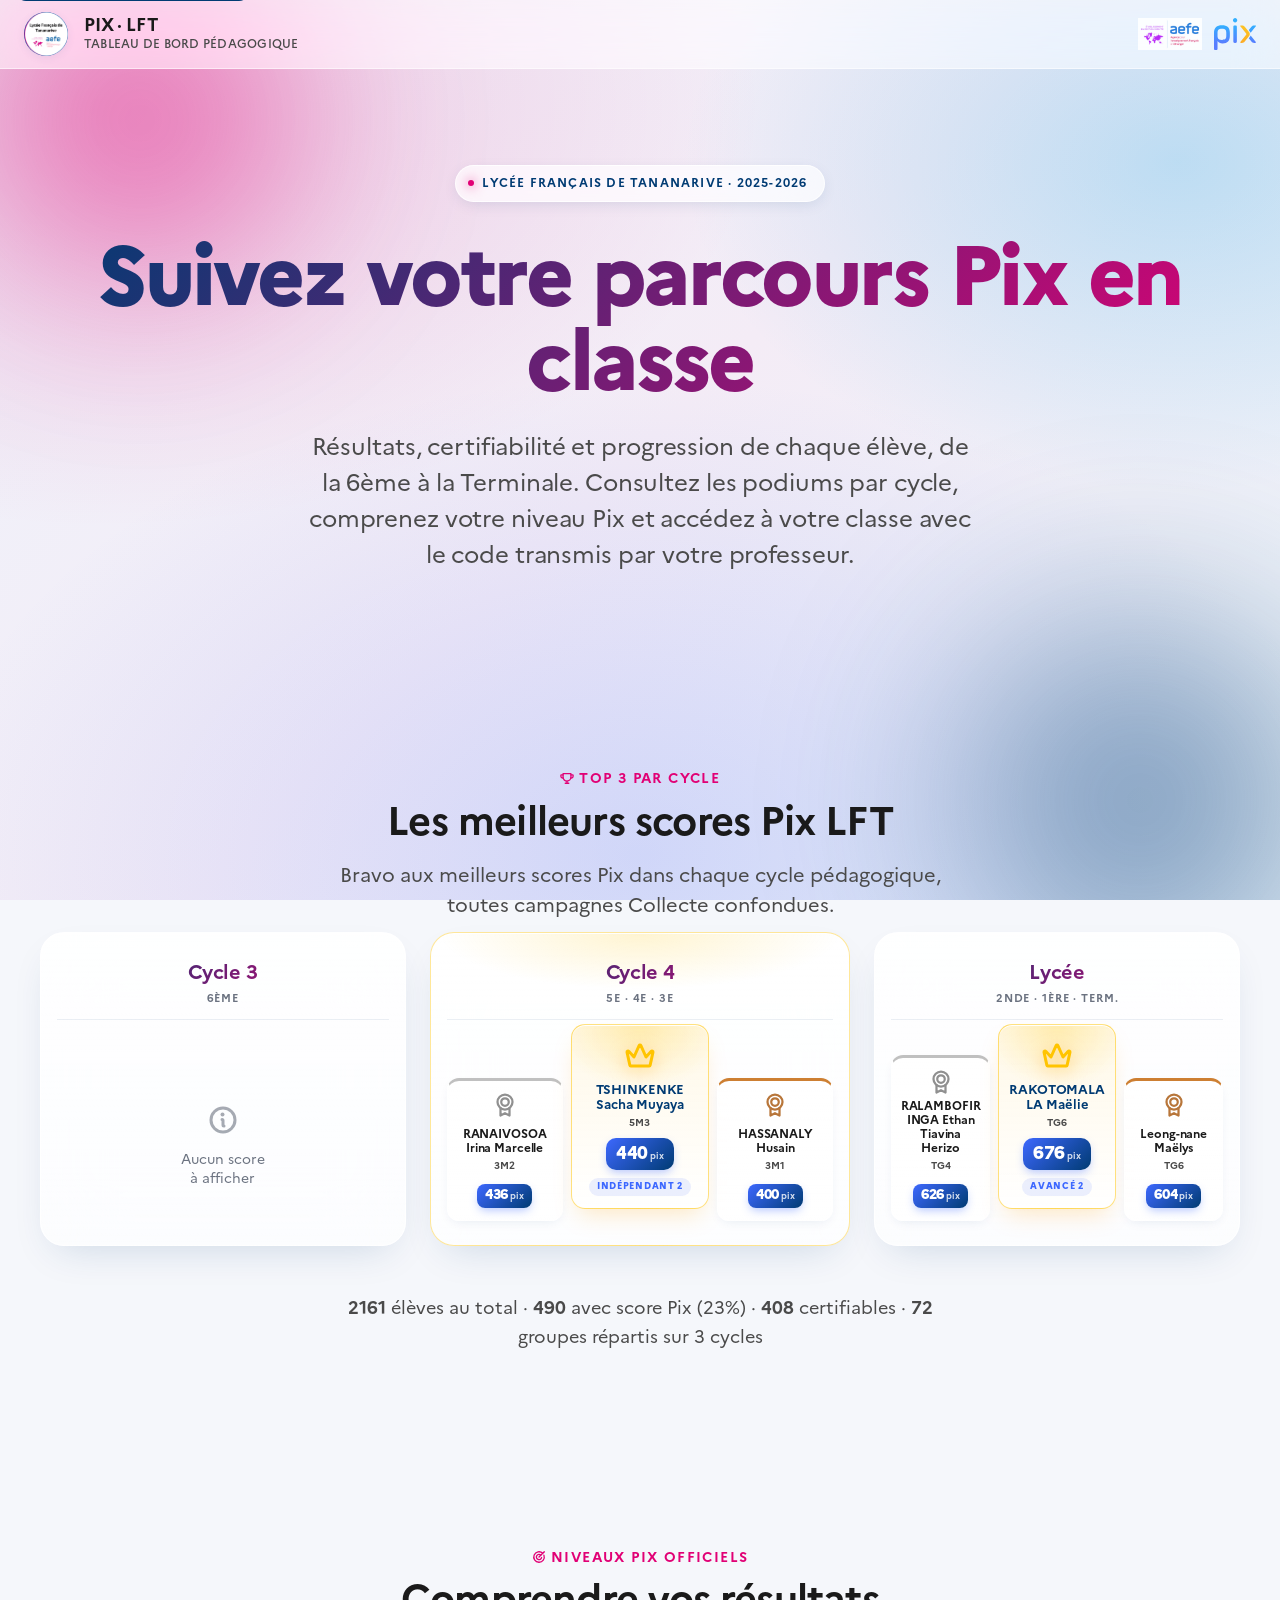
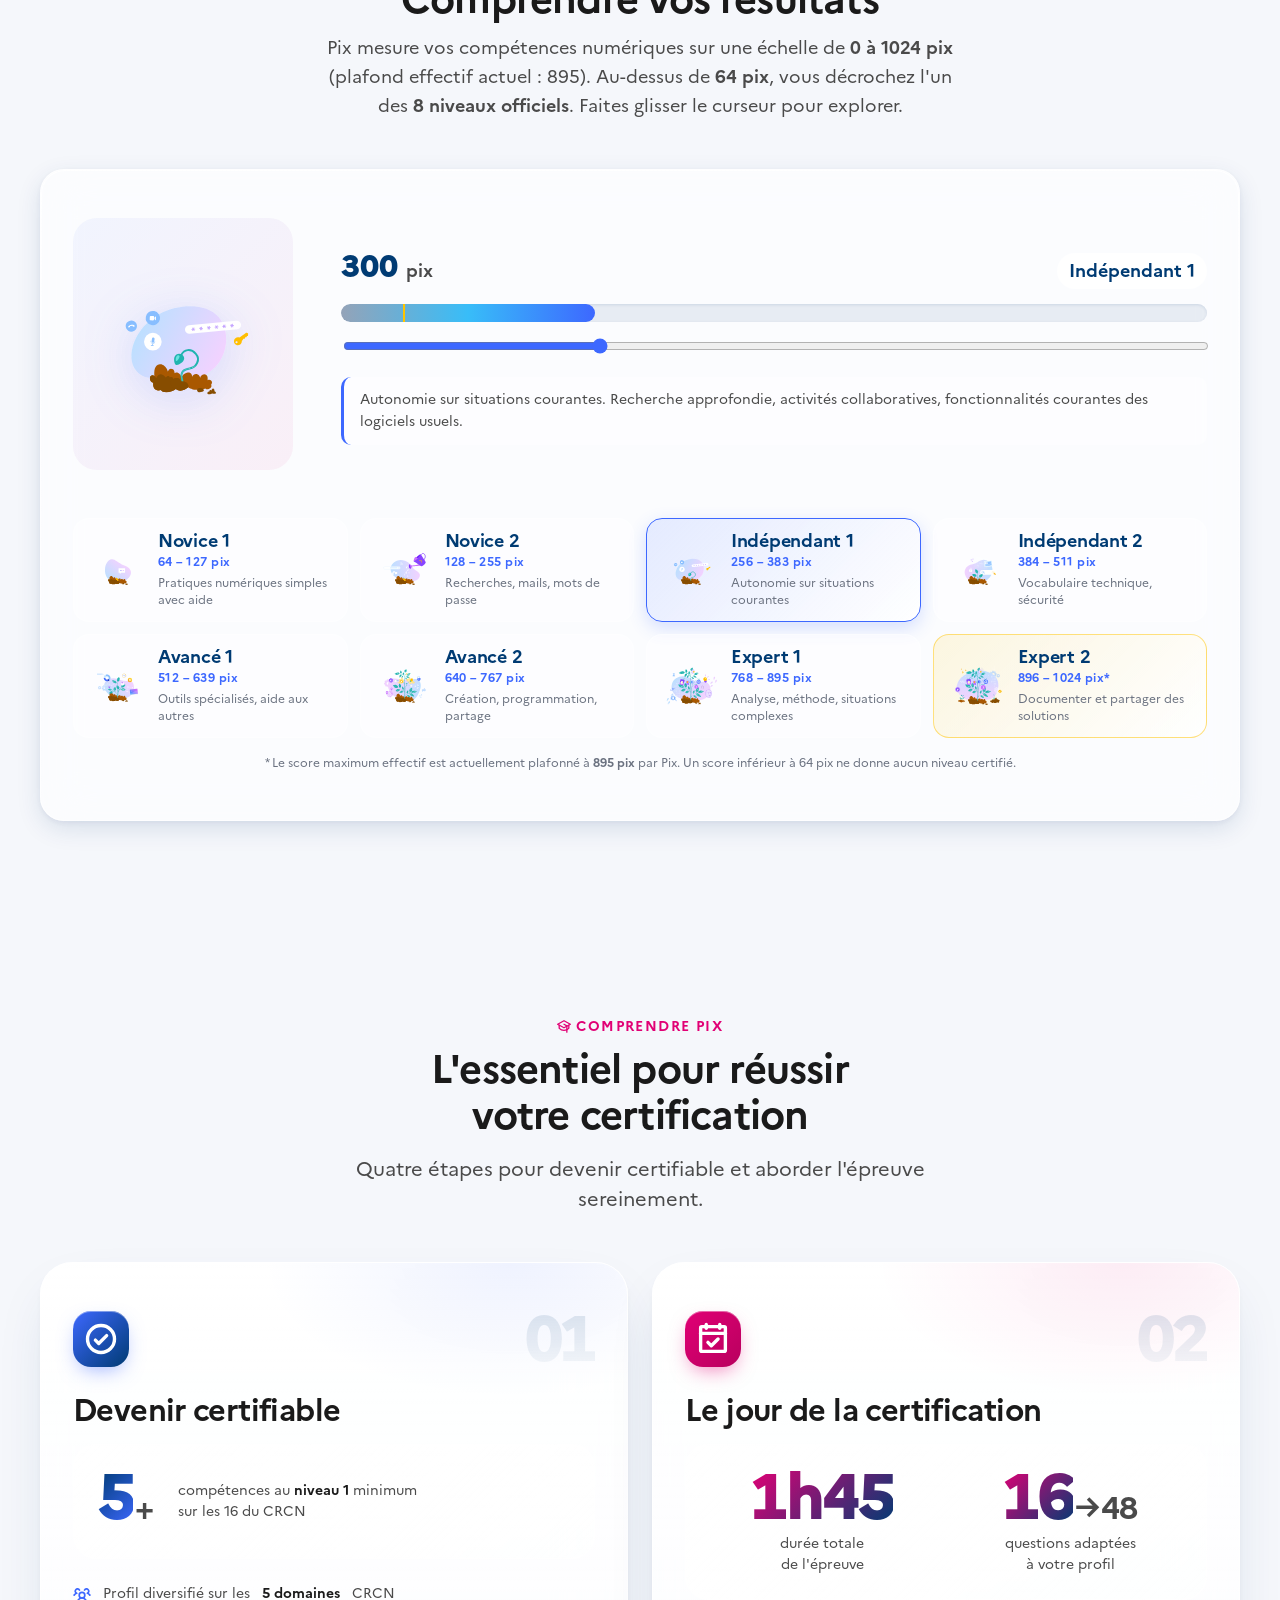
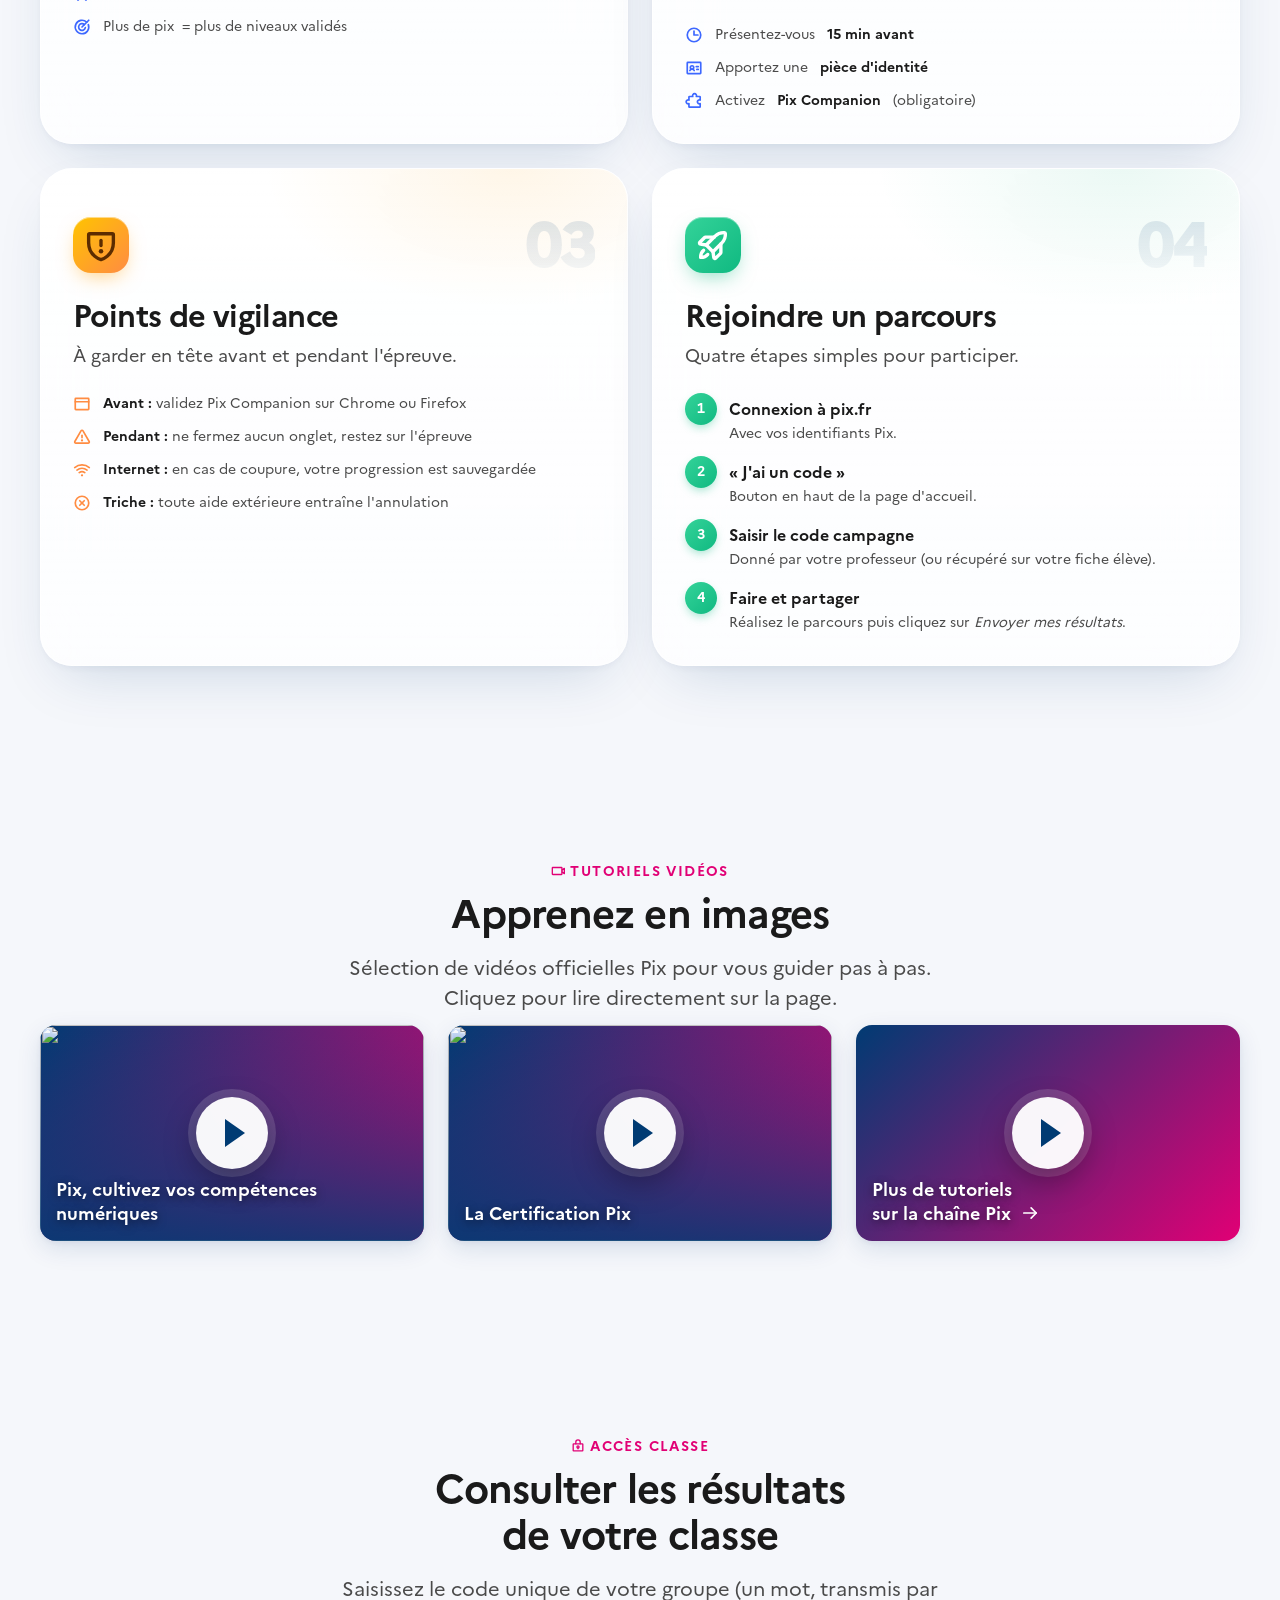
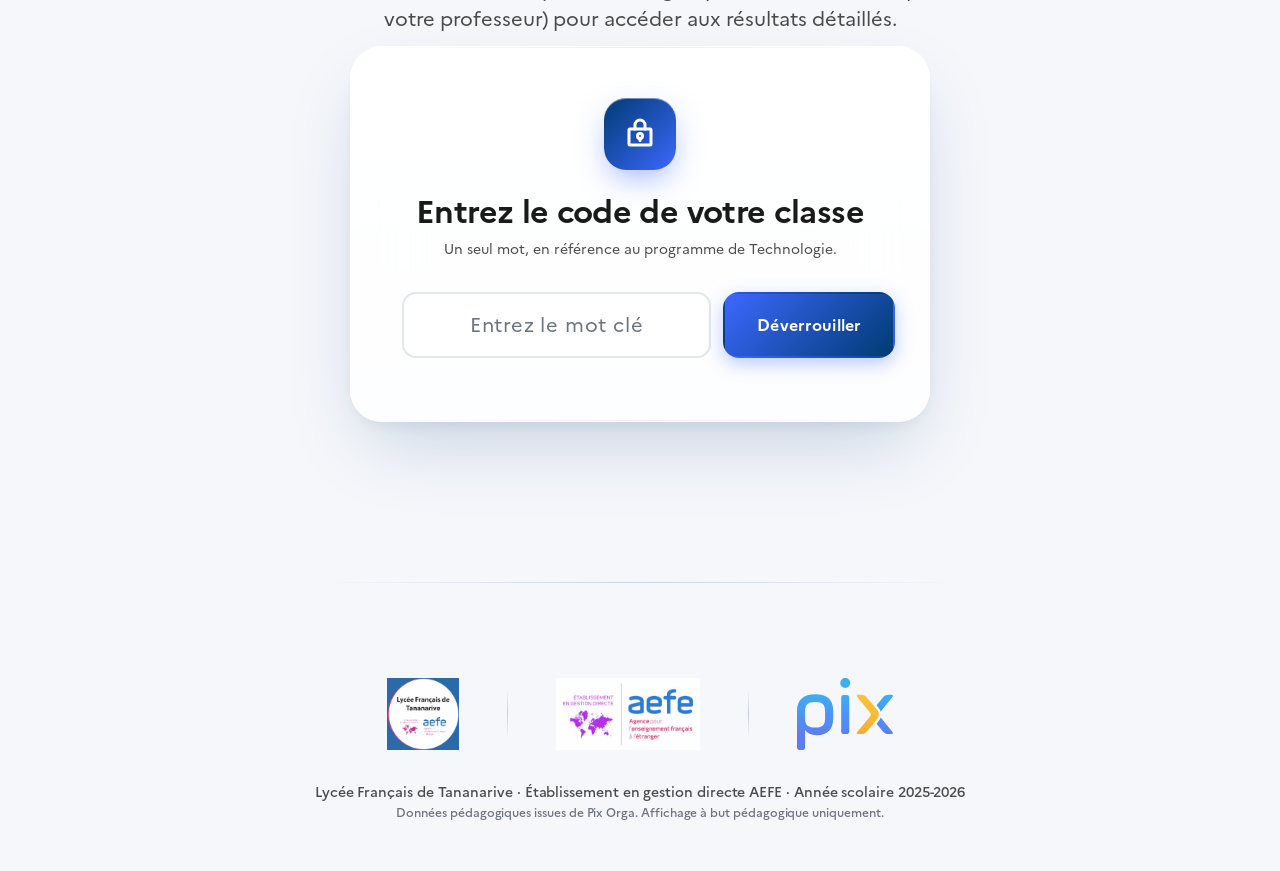
==== index.html @ 7f7af00a "Formulaire code : retirer SVT, placeholder 'Entrez le mot clé' - Hint mis à jour : 'Un seul mot, en " ====
<!DOCTYPE html>
<html lang="fr">
<head>
  <meta charset="UTF-8">
  <meta name="viewport" content="width=device-width, initial-scale=1.0">
  <meta name="description" content="Tableau de bord pédagogique Pix du Lycée Français de Tananarive (AEFE) — résultats, certifiabilité et parcours numériques des élèves de la 6ème à la Terminale.">
  <meta name="theme-color" content="#003B73">
  <meta name="author" content="Lycée Français de Tananarive">

  <title>PIX LFT — Tableau de bord pédagogique</title>

  <!-- Open Graph (réseaux sociaux) -->
  <meta property="og:type" content="website">
  <meta property="og:title" content="PIX LFT — Tableau de bord pédagogique">
  <meta property="og:description" content="Résultats, certifiabilité et parcours Pix des élèves du collège et du lycée du LFT.">
  <meta property="og:url" content="https://lyceefrancaisdetananarive.github.io/PIX/">
  <meta property="og:image" content="https://lyceefrancaisdetananarive.github.io/PIX/assets/logos/lft.png">
  <meta property="og:locale" content="fr_FR">
  <meta property="og:site_name" content="PIX LFT">
  <meta name="twitter:card" content="summary">

  <!-- Manifest PWA -->
  <link rel="manifest" href="manifest.json">
  <link rel="canonical" href="https://lyceefrancaisdetananarive.github.io/PIX/">

  <link rel="icon" type="image/png" href="assets/logos/lft.png">
  <link rel="apple-touch-icon" href="assets/logos/lft.png">

  <link rel="preload" href="assets/fonts/Marianne-Regular.woff2" as="font" type="font/woff2" crossorigin>
  <link rel="preload" href="assets/fonts/Marianne-Bold.woff2" as="font" type="font/woff2" crossorigin>
  <link rel="preload" href="data/students-public.json" as="fetch" crossorigin>

  <link rel="stylesheet" href="css/marianne.css">
  <link rel="stylesheet" href="css/theme.css">
  <link rel="stylesheet" href="css/glass.css">
  <link rel="stylesheet" href="css/components.css">
</head>
<body>
  <a href="#main" class="skip-link">Aller au contenu principal</a>

  <div class="app-bg" aria-hidden="true"></div>

  <!-- Sprite Phosphor : chargé une fois, référencé par <use> -->
  <div hidden aria-hidden="true" id="ph-sprite-host"></div>
  <script>
    fetch("assets/icons/sprite.svg").then(r => r.text()).then(s => {
      document.getElementById("ph-sprite-host").innerHTML = s;
    });
  </script>

  <header class="site-header">
    <a href="index.html" class="site-header__brand" aria-label="Accueil PIX LFT">
      <img src="assets/logos/lft.png" alt="" class="site-header__logo" width="44" height="44">
      <div>
        <div class="site-header__title">PIX · LFT</div>
        <div class="site-header__subtitle">Tableau de bord pédagogique</div>
      </div>
    </a>
    <div class="site-header__partners" aria-label="Partenaires institutionnels">
      <img src="assets/logos/aefe.jpg" alt="AEFE" class="site-header__partner-logo" width="64" height="32" loading="lazy">
      <img src="assets/logos/pix.svg" alt="Pix" class="site-header__partner-logo" width="42" height="32" loading="lazy">
    </div>
  </header>

  <main id="main">

    <!-- ─── HERO ───────────────────────────────────────────── -->
    <section class="container hero">
      <span class="hero__eyebrow">Lycée Français de Tananarive · 2025-2026</span>
      <h1 class="hero__title">Suivez votre parcours Pix en classe</h1>
      <p class="hero__subtitle">
        Résultats, certifiabilité et progression de chaque élève,
        de la 6ème à la Terminale. Consultez les podiums par cycle, comprenez
        votre niveau Pix et accédez à votre classe avec le code transmis par votre professeur.
      </p>
    </section>

    <!-- ─── PODIUMS PAR CYCLE (3 colonnes simultanées) ─────── -->
    <section class="container section reveal" aria-labelledby="podium-title">
      <header class="section-title">
        <span class="section-title__eyebrow"><svg class="icon" aria-hidden="true"><use href="#ph-trophy"/></svg> Top 3 par cycle</span>
        <h2 class="section-title__heading" id="podium-title">Les meilleurs scores Pix LFT</h2>
        <p class="section-title__sub">Bravo aux meilleurs scores Pix dans chaque cycle pédagogique, toutes campagnes Collecte confondues.</p>
      </header>

      <div class="podiums-grid" id="podiums-grid" aria-busy="true">
        <article class="podium-col">
          <header class="podium-col__head">
            <span class="podium-col__title">Cycle 3</span>
            <span class="podium-col__sub">6ème</span>
          </header>
          <div class="podium-mini" id="podium-cycle3">
            <div class="loader"><div class="loader__spinner"></div></div>
          </div>
        </article>

        <article class="podium-col podium-col--featured">
          <header class="podium-col__head">
            <span class="podium-col__title">Cycle 4</span>
            <span class="podium-col__sub">5e · 4e · 3e</span>
          </header>
          <div class="podium-mini" id="podium-cycle4">
            <div class="loader"><div class="loader__spinner"></div></div>
          </div>
        </article>

        <article class="podium-col">
          <header class="podium-col__head">
            <span class="podium-col__title">Lycée</span>
            <span class="podium-col__sub">2nde · 1ère · Term.</span>
          </header>
          <div class="podium-mini" id="podium-lycee">
            <div class="loader"><div class="loader__spinner"></div></div>
          </div>
        </article>
      </div>

      <p class="section-intro" id="global-stats" style="margin-top: var(--space-7); margin-bottom: 0;"></p>
    </section>

    <!-- ─── COMPRENDRE PIX : 8 NIVEAUX OFFICIELS ──────────── -->
    <section class="container section reveal" aria-labelledby="levels-title">
      <header class="section-title">
        <span class="section-title__eyebrow"><svg class="icon" aria-hidden="true"><use href="#ph-target"/></svg> Niveaux Pix officiels</span>
        <h2 class="section-title__heading" id="levels-title">Comprendre vos résultats</h2>
      </header>
      <p class="section-intro">
        Pix mesure vos compétences numériques sur une échelle de <strong>0 à 1024 pix</strong>
        (plafond effectif actuel : 895). Au-dessus de <strong>64 pix</strong>, vous décrochez
        l'un des <strong>8 niveaux officiels</strong>. Faites glisser le curseur pour explorer.
      </p>

      <div class="glass glass-bevel" style="padding: var(--space-7) var(--space-6);">
        <div class="level-explorer">
          <!-- Illustration plante (change selon le niveau) -->
          <div class="level-explorer__plant">
            <img src="assets/levels/niveau-4.svg" alt="" id="demo-plant" width="180" height="220" loading="lazy">
          </div>

          <!-- Score + libellé + slider + description -->
          <div class="level-explorer__panel">
            <div class="gauge__header">
              <div>
                <span class="gauge__score" id="demo-gauge-value">300</span>
                <span class="gauge__score-unit">pix</span>
              </div>
              <span class="gauge__level-name" id="demo-gauge-level">Indépendant 1</span>
            </div>

            <div class="gauge__bar" aria-hidden="true">
              <div class="gauge__fill" id="demo-gauge-fill" style="width: 33%;"></div>
              <div class="gauge__threshold" style="left: 7.15%;" title="Seuil de certification : 64 pix"></div>
            </div>

            <input type="range" min="0" max="1024" step="1" value="300" id="demo-gauge-slider"
                   aria-label="Score Pix — faites glisser pour voir les niveaux"
                   style="width: 100%; margin-top: var(--space-4); accent-color: var(--pix-blue);">

            <p class="level-explorer__desc" id="demo-gauge-desc">
              Vous avez des pratiques numériques simples en autonomie dans la plupart des
              situations courantes.
            </p>
          </div>
        </div>

        <!-- Tableau récapitulatif des 8 niveaux -->
        <div class="level-grid" role="list">
          <article class="level-card" role="listitem" data-min="64" data-max="127">
            <img src="assets/levels/niveau-1.svg" alt="" loading="lazy" width="64" height="80">
            <div>
              <h3>Novice 1</h3>
              <p class="level-card__range">64 – 127 pix</p>
              <p class="level-card__hint">Pratiques numériques simples avec aide</p>
            </div>
          </article>
          <article class="level-card" role="listitem" data-min="128" data-max="255">
            <img src="assets/levels/niveau-2.svg" alt="" loading="lazy" width="64" height="80">
            <div>
              <h3>Novice 2</h3>
              <p class="level-card__range">128 – 255 pix</p>
              <p class="level-card__hint">Recherches, mails, mots de passe</p>
            </div>
          </article>
          <article class="level-card" role="listitem" data-min="256" data-max="383">
            <img src="assets/levels/niveau-3.svg" alt="" loading="lazy" width="64" height="80">
            <div>
              <h3>Indépendant 1</h3>
              <p class="level-card__range">256 – 383 pix</p>
              <p class="level-card__hint">Autonomie sur situations courantes</p>
            </div>
          </article>
          <article class="level-card" role="listitem" data-min="384" data-max="511">
            <img src="assets/levels/niveau-4.svg" alt="" loading="lazy" width="64" height="80">
            <div>
              <h3>Indépendant 2</h3>
              <p class="level-card__range">384 – 511 pix</p>
              <p class="level-card__hint">Vocabulaire technique, sécurité</p>
            </div>
          </article>
          <article class="level-card" role="listitem" data-min="512" data-max="639">
            <img src="assets/levels/niveau-5.svg" alt="" loading="lazy" width="64" height="80">
            <div>
              <h3>Avancé 1</h3>
              <p class="level-card__range">512 – 639 pix</p>
              <p class="level-card__hint">Outils spécialisés, aide aux autres</p>
            </div>
          </article>
          <article class="level-card" role="listitem" data-min="640" data-max="767">
            <img src="assets/levels/niveau-6.svg" alt="" loading="lazy" width="64" height="80">
            <div>
              <h3>Avancé 2</h3>
              <p class="level-card__range">640 – 767 pix</p>
              <p class="level-card__hint">Création, programmation, partage</p>
            </div>
          </article>
          <article class="level-card" role="listitem" data-min="768" data-max="895">
            <img src="assets/levels/niveau-7.svg" alt="" loading="lazy" width="64" height="80">
            <div>
              <h3>Expert 1</h3>
              <p class="level-card__range">768 – 895 pix</p>
              <p class="level-card__hint">Analyse, méthode, situations complexes</p>
            </div>
          </article>
          <article class="level-card level-card--top" role="listitem" data-min="896" data-max="1024">
            <img src="assets/levels/niveau-8.svg" alt="" loading="lazy" width="64" height="80">
            <div>
              <h3>Expert 2</h3>
              <p class="level-card__range">896 – 1024 pix*</p>
              <p class="level-card__hint">Documenter et partager des solutions</p>
            </div>
          </article>
        </div>

        <p style="font-size: var(--text-xs); color: var(--text-muted); text-align: center; margin-top: var(--space-4);">
          * Le score maximum effectif est actuellement plafonné à <strong>895 pix</strong> par Pix.
          Un score inférieur à 64 pix ne donne aucun niveau certifié.
        </p>
      </div>
    </section>

    <!-- ─── COMPRENDRE PIX : 4 ÉTAPES PREMIUM (Apple-style) ── -->
    <section class="container section reveal" aria-labelledby="learn-title">
      <header class="section-title">
        <span class="section-title__eyebrow"><svg class="icon" aria-hidden="true"><use href="#ph-graduation-cap"/></svg> Comprendre Pix</span>
        <h2 class="section-title__heading" id="learn-title">L'essentiel pour réussir<br>votre certification</h2>
        <p class="section-title__sub">Quatre étapes pour devenir certifiable et aborder l'épreuve sereinement.</p>
      </header>

      <div class="feature-grid">
        <!-- 01 — Devenir certifiable -->
        <article class="feature-card feature-card--blue">
          <div class="feature-card__head">
            <div class="feature-card__icon" aria-hidden="true">
              <svg class="icon icon--lg"><use href="#ph-check-circle"/></svg>
            </div>
            <div class="feature-card__num" aria-hidden="true">01</div>
          </div>
          <h3 class="feature-card__title">Devenir certifiable</h3>

          <div class="feature-card__hero">
            <div class="feature-stat">
              <span class="feature-stat__value">5</span>
              <span class="feature-stat__suffix">+</span>
            </div>
            <p class="feature-stat__label">compétences au <strong>niveau&nbsp;1</strong> minimum sur les 16 du CRCN</p>
          </div>

          <ul class="feature-list">
            <li><svg class="icon"><use href="#ph-users-three"/></svg> Profil diversifié sur les <strong>5 domaines</strong> CRCN</li>
            <li><svg class="icon"><use href="#ph-target"/></svg> Plus de pix &nbsp;= plus de niveaux validés</li>
          </ul>
        </article>

        <!-- 02 — Le jour J -->
        <article class="feature-card feature-card--magenta">
          <div class="feature-card__head">
            <div class="feature-card__icon" aria-hidden="true">
              <svg class="icon icon--lg"><use href="#ph-calendar-check"/></svg>
            </div>
            <div class="feature-card__num" aria-hidden="true">02</div>
          </div>
          <h3 class="feature-card__title">Le jour de la certification</h3>

          <div class="feature-card__hero feature-card__hero--double">
            <div>
              <div class="feature-stat"><span class="feature-stat__value">1h45</span></div>
              <p class="feature-stat__label">durée totale<br>de l'épreuve</p>
            </div>
            <div>
              <div class="feature-stat"><span class="feature-stat__value">16</span><span class="feature-stat__suffix">→48</span></div>
              <p class="feature-stat__label">questions adaptées<br>à votre profil</p>
            </div>
          </div>

          <ul class="feature-list">
            <li><svg class="icon"><use href="#ph-clock"/></svg> Présentez-vous <strong>15 min avant</strong></li>
            <li><svg class="icon"><use href="#ph-identification-card"/></svg> Apportez une <strong>pièce d'identité</strong></li>
            <li><svg class="icon"><use href="#ph-puzzle-piece"/></svg> Activez <strong>Pix Companion</strong> (obligatoire)</li>
          </ul>
        </article>

        <!-- 03 — Points de vigilance -->
        <article class="feature-card feature-card--amber">
          <div class="feature-card__head">
            <div class="feature-card__icon" aria-hidden="true">
              <svg class="icon icon--lg"><use href="#ph-shield-warning"/></svg>
            </div>
            <div class="feature-card__num" aria-hidden="true">03</div>
          </div>
          <h3 class="feature-card__title">Points de vigilance</h3>
          <p class="feature-card__lead">À garder en tête avant et pendant l'épreuve.</p>

          <ul class="feature-list feature-list--warn">
            <li>
              <svg class="icon"><use href="#ph-browser"/></svg>
              <span><strong>Avant&nbsp;:</strong> validez Pix Companion sur Chrome ou Firefox</span>
            </li>
            <li>
              <svg class="icon"><use href="#ph-warning"/></svg>
              <span><strong>Pendant&nbsp;:</strong> ne fermez aucun onglet, restez sur l'épreuve</span>
            </li>
            <li>
              <svg class="icon"><use href="#ph-wifi-high"/></svg>
              <span><strong>Internet&nbsp;:</strong> en cas de coupure, votre progression est sauvegardée</span>
            </li>
            <li>
              <svg class="icon"><use href="#ph-x-circle"/></svg>
              <span><strong>Triche&nbsp;:</strong> toute aide extérieure entraîne l'annulation</span>
            </li>
          </ul>
        </article>

        <!-- 04 — Rejoindre un parcours -->
        <article class="feature-card feature-card--green">
          <div class="feature-card__head">
            <div class="feature-card__icon" aria-hidden="true">
              <svg class="icon icon--lg"><use href="#ph-rocket-launch"/></svg>
            </div>
            <div class="feature-card__num" aria-hidden="true">04</div>
          </div>
          <h3 class="feature-card__title">Rejoindre un parcours</h3>
          <p class="feature-card__lead">Quatre étapes simples pour participer.</p>

          <ol class="feature-steps">
            <li>
              <span class="feature-steps__num">1</span>
              <div>
                <strong>Connexion à pix.fr</strong>
                <p>Avec vos identifiants Pix.</p>
              </div>
            </li>
            <li>
              <span class="feature-steps__num">2</span>
              <div>
                <strong>« J'ai un code »</strong>
                <p>Bouton en haut de la page d'accueil.</p>
              </div>
            </li>
            <li>
              <span class="feature-steps__num">3</span>
              <div>
                <strong>Saisir le code campagne</strong>
                <p>Donné par votre professeur (ou récupéré sur votre fiche élève).</p>
              </div>
            </li>
            <li>
              <span class="feature-steps__num">4</span>
              <div>
                <strong>Faire et partager</strong>
                <p>Réalisez le parcours puis cliquez sur <em>Envoyer mes résultats</em>.</p>
              </div>
            </li>
          </ol>
        </article>
      </div>
    </section>

    <!-- ─── VIGNETTES VIDÉOS ───────────────────────────────── -->
    <section class="container section reveal" aria-labelledby="videos-title">
      <header class="section-title">
        <span class="section-title__eyebrow"><svg class="icon" aria-hidden="true"><use href="#ph-video-camera"/></svg> Tutoriels vidéos</span>
        <h2 class="section-title__heading" id="videos-title">Apprenez en images</h2>
        <p class="section-title__sub">Sélection de vidéos officielles Pix pour vous guider pas à pas.<br>Cliquez pour lire directement sur la page.</p>
      </header>

      <div class="cards-grid">
        <div class="video-card video-card--embed"
             data-video-id="1B8fBmLIsh8"
             data-title="Pix, cultivez vos compétences numériques"
             role="button" tabindex="0"
             aria-label="Lire la vidéo : Pix, cultivez vos compétences numériques">
          <img class="video-card__thumb" loading="lazy"
               src="https://i.ytimg.com/vi/1B8fBmLIsh8/hqdefault.jpg"
               alt="">
          <div class="video-card__play" aria-hidden="true"></div>
          <div class="video-card__title">Pix, cultivez vos compétences numériques</div>
        </div>

        <div class="video-card video-card--embed"
             data-video-id="gHuCeWiaTxM"
             data-title="La Certification Pix"
             role="button" tabindex="0"
             aria-label="Lire la vidéo : La Certification Pix">
          <img class="video-card__thumb" loading="lazy"
               src="https://i.ytimg.com/vi/gHuCeWiaTxM/hqdefault.jpg"
               alt="">
          <div class="video-card__play" aria-hidden="true"></div>
          <div class="video-card__title">La Certification Pix</div>
        </div>

        <a href="https://www.youtube.com/@Pix_Numerique" target="_blank" rel="noopener noreferrer"
           class="video-card video-card--channel"
           aria-label="Toutes les vidéos officielles sur la chaîne Pix">
          <div class="video-card__play" aria-hidden="true"></div>
          <div class="video-card__title">Plus de tutoriels<br>sur la chaîne Pix &nbsp;<svg class="icon"><use href="#ph-arrow-right"/></svg></div>
        </a>
      </div>
    </section>

    <!-- ─── ACCÈS PAR CODE CLASSE ──────────────────────────── -->
    <section class="container section reveal" aria-labelledby="access-title">
      <header class="section-title">
        <span class="section-title__eyebrow"><svg class="icon" aria-hidden="true"><use href="#ph-lock-key"/></svg> Accès classe</span>
        <h2 class="section-title__heading" id="access-title">Consulter les résultats<br>de votre classe</h2>
        <p class="section-title__sub">Saisissez le code unique de votre groupe (un mot, transmis par votre professeur) pour accéder aux résultats détaillés.</p>
      </header>

      <form class="code-form glass glass-bevel" id="code-form" autocomplete="off" novalidate>
        <div class="code-form__lock" aria-hidden="true"><svg class="icon icon--xl" style="color: white;"><use href="#ph-lock-key"/></svg></div>
        <h3 class="code-form__title">Entrez le code de votre classe</h3>
        <p class="code-form__hint">Un seul mot, en référence au programme de Technologie.</p>

        <div class="code-form__row">
          <label for="code-input" class="sr-only">Code classe</label>
          <input
            type="text"
            id="code-input"
            class="code-input"
            placeholder="Entrez le mot clé"
            autocapitalize="characters"
            spellcheck="false"
            inputmode="text"
            aria-describedby="code-error"
            required>
          <button type="submit" class="btn btn--primary">Déverrouiller</button>
        </div>

        <div class="code-form__error" id="code-error" role="alert" aria-live="polite">
          Code inconnu. Vérifiez auprès de votre professeur.
        </div>
      </form>
    </section>

  </main>

  <footer class="site-footer">
    <div class="site-footer__partners">
      <img src="assets/logos/lft.png" alt="Lycée Français de Tananarive" class="site-footer__partner-logo" width="72" height="72" loading="lazy">
      <div class="site-footer__sep" aria-hidden="true"></div>
      <img src="assets/logos/aefe.jpg" alt="AEFE" class="site-footer__partner-logo" width="144" height="72" loading="lazy">
      <div class="site-footer__sep" aria-hidden="true"></div>
      <img src="assets/logos/pix.svg" alt="Pix" class="site-footer__partner-logo" width="96" height="72" loading="lazy">
    </div>
    <p>Lycée Français de Tananarive · Établissement en gestion directe AEFE · Année scolaire 2025-2026</p>
    <p class="site-footer__legal">Données pédagogiques issues de Pix Orga. Affichage à but pédagogique uniquement.</p>
  </footer>

  <script type="module" src="js/main-home.js"></script>
</body>
</html>
---- css/marianne.css ----
/*
 * Police Marianne (typographie officielle de l'État français)
 * Version 2022, fichiers servis localement (pas de CDN, RGPD-safe)
 * Licence : libre de droits pour usage public
 */

@font-face {
  font-family: "Marianne";
  src: url("../assets/fonts/Marianne-Light.woff2") format("woff2");
  font-weight: 300;
  font-style: normal;
  font-display: swap;
}

@font-face {
  font-family: "Marianne";
  src: url("../assets/fonts/Marianne-Regular.woff2") format("woff2");
  font-weight: 400;
  font-style: normal;
  font-display: swap;
}

@font-face {
  font-family: "Marianne";
  src: url("../assets/fonts/Marianne-Medium.woff2") format("woff2");
  font-weight: 500;
  font-style: normal;
  font-display: swap;
}

@font-face {
  font-family: "Marianne";
  src: url("../assets/fonts/Marianne-Bold.woff2") format("woff2");
  font-weight: 700;
  font-style: normal;
  font-display: swap;
}

@font-face {
  font-family: "Marianne";
  src: url("../assets/fonts/Marianne-ExtraBold.woff2") format("woff2");
  font-weight: 800;
  font-style: normal;
  font-display: swap;
}
---- css/theme.css ----
/*
 * Système de design — variables globales
 * Couleurs LFT (extraites du logo) + AEFE + Pix officiel
 */

:root {
  /* ── Lycée Français de Tananarive ───────────────────────────── */
  --lft-blue:        #003b73;
  --lft-blue-deep:   #002850;
  --lft-magenta:     #e10075;
  --lft-magenta-soft:#f06ab1;

  /* ── Agence pour l'Enseignement Français à l'Étranger ──────── */
  --aefe-blue:       #009fe3;
  --aefe-red:        #e2001a;
  --aefe-purple:     #b829de;

  /* ── Pix ─────────────────────────────────────────────────────── */
  --pix-blue:        #3d68ff;
  --pix-blue-dark:   #2952d6;
  --pix-yellow:      #ffc400;
  --pix-orange:      #ff8c42;

  /* ── Niveaux Pix ─────────────────────────────────────────────── */
  --level-novice:      #94a3b8;
  --level-debutant:    #38bdf8;
  --level-independant: #3d68ff;
  --level-avance:      #8b5cf6;
  --level-expert:      #f59e0b;

  /* ── Statuts ─────────────────────────────────────────────────── */
  --success:         #18753c;
  --success-soft:    rgba(24, 117, 60, 0.12);
  --warning:         #b34000;
  --warning-soft:    rgba(179, 64, 0, 0.12);
  --danger:          #ce0500;
  --info:            #3d68ff;

  /* ── Texte ───────────────────────────────────────────────────── */
  --text-primary:    #1a1a1a;
  --text-secondary:  #4a4a4a;
  --text-muted:      #6b7280;
  --text-on-dark:    #ffffff;
  --text-on-glass:   #1a1a1a;

  /* ── Surfaces ────────────────────────────────────────────────── */
  --bg-base:         #f5f7fb;
  --glass-bg:        rgba(255, 255, 255, 0.62);
  --glass-bg-strong: rgba(255, 255, 255, 0.82);
  --glass-bg-subtle: rgba(255, 255, 255, 0.38);
  --glass-border:    rgba(255, 255, 255, 0.55);
  --glass-border-strong: rgba(255, 255, 255, 0.85);

  /* ── Élévation ───────────────────────────────────────────────── */
  --shadow-sm:  0 2px 8px rgba(0, 59, 115, 0.08);
  --shadow-md:  0 8px 24px rgba(0, 59, 115, 0.12), 0 2px 6px rgba(0, 59, 115, 0.06);
  --shadow-lg:  0 16px 48px rgba(0, 59, 115, 0.18), 0 4px 12px rgba(0, 59, 115, 0.08);
  --shadow-xl:  0 32px 80px rgba(0, 59, 115, 0.25), 0 8px 24px rgba(0, 59, 115, 0.12);

  /* ── Rayons ──────────────────────────────────────────────────── */
  --radius-xs:  6px;
  --radius-sm:  10px;
  --radius-md:  16px;
  --radius-lg:  24px;
  --radius-xl:  32px;
  --radius-pill: 999px;

  /* ── Espacements ─────────────────────────────────────────────── */
  --space-1: 4px;
  --space-2: 8px;
  --space-3: 12px;
  --space-4: 16px;
  --space-5: 24px;
  --space-6: 32px;
  --space-7: 48px;
  --space-8: 64px;
  --space-9: 96px;

  /* ── Typographie ─────────────────────────────────────────────── */
  --font-sans: "Marianne", -apple-system, BlinkMacSystemFont, "Segoe UI", system-ui, sans-serif;
  --font-mono: "SF Mono", "Menlo", "Consolas", monospace;
  --text-xs:  12px;
  --text-sm:  14px;
  --text-base:16px;
  --text-md:  18px;
  --text-lg:  20px;
  --text-xl:  24px;
  --text-2xl: 32px;
  --text-3xl: 40px;
  --text-4xl: 56px;
  --text-5xl: 72px;
  --leading-tight: 1.15;
  --leading-snug:  1.35;
  --leading-normal:1.55;

  /* ── Transitions ─────────────────────────────────────────────── */
  --ease-smooth:     cubic-bezier(0.4, 0, 0.2, 1);
  --ease-spring:     cubic-bezier(0.34, 1.56, 0.64, 1);
  --duration-fast:   180ms;
  --duration-base:   280ms;
  --duration-slow:   480ms;

  /* ── Z-index ─────────────────────────────────────────────────── */
  --z-base:    1;
  --z-sticky:  10;
  --z-overlay: 100;
  --z-modal:   200;
  --z-toast:   300;
}

/* ── Reset doux ───────────────────────────────────────────────── */
*,
*::before,
*::after { box-sizing: border-box; }

html { -webkit-text-size-adjust: 100%; scroll-behavior: smooth; }

body {
  margin: 0;
  padding: 0;
  min-height: 100vh;
  font-family: var(--font-sans);
  font-size: var(--text-base);
  line-height: var(--leading-normal);
  color: var(--text-primary);
  background: var(--bg-base);
  -webkit-font-smoothing: antialiased;
  -moz-osx-font-smoothing: grayscale;
  text-rendering: optimizeLegibility;
}

img, svg { display: block; max-width: 100%; }

a {
  color: var(--pix-blue);
  text-decoration: none;
  transition: color var(--duration-fast) var(--ease-smooth);
}
a:hover { color: var(--pix-blue-dark); }
a:focus-visible {
  outline: 3px solid var(--pix-yellow);
  outline-offset: 2px;
  border-radius: var(--radius-xs);
}

button {
  font-family: inherit;
  font-size: inherit;
  cursor: pointer;
  border: none;
  background: none;
  color: inherit;
}
button:focus-visible {
  outline: 3px solid var(--pix-yellow);
  outline-offset: 2px;
  border-radius: var(--radius-xs);
}

input, select, textarea {
  font-family: inherit;
  font-size: inherit;
}

h1, h2, h3, h4, h5, h6 {
  margin: 0;
  font-weight: 700;
  line-height: var(--leading-tight);
  letter-spacing: -0.015em;
}

p { margin: 0; }

@media (prefers-reduced-motion: reduce) {
  *, *::before, *::after {
    animation-duration: 0.01ms !important;
    animation-iteration-count: 1 !important;
    transition-duration: 0.01ms !important;
    scroll-behavior: auto !important;
  }
}

.sr-only {
  position: absolute;
  width: 1px; height: 1px;
  padding: 0; margin: -1px;
  overflow: hidden;
  clip: rect(0, 0, 0, 0);
  white-space: nowrap;
  border: 0;
}
---- css/glass.css ----
/*
 * Système Liquid Glass — surfaces translucides, fonds dégradés, profondeur
 * Inspiré du langage visuel Apple Liquid Glass adapté au contexte institutionnel
 */

/* ── Background dégradé global ─────────────────────────────────── */
.app-bg {
  position: fixed;
  inset: 0;
  z-index: -1;
  overflow: hidden;
  background:
    radial-gradient(1100px 700px at 8% 12%, rgba(225, 0, 117, 0.18), transparent 60%),
    radial-gradient(900px 600px at 92% 18%, rgba(0, 159, 227, 0.22), transparent 55%),
    radial-gradient(1200px 800px at 50% 95%, rgba(61, 104, 255, 0.18), transparent 60%),
    linear-gradient(135deg, #eef3fb 0%, #f4ecf6 50%, #eaf3fa 100%);
}

.app-bg::before,
.app-bg::after {
  content: "";
  position: absolute;
  border-radius: 50%;
  filter: blur(80px);
  opacity: 0.55;
  pointer-events: none;
  animation: orbitFloat 24s ease-in-out infinite alternate;
}

.app-bg::before {
  width: 480px; height: 480px;
  top: -120px; left: -100px;
  background: radial-gradient(circle, var(--lft-magenta) 0%, transparent 70%);
}

.app-bg::after {
  width: 560px; height: 560px;
  bottom: -180px; right: -140px;
  background: radial-gradient(circle, var(--lft-blue) 0%, transparent 70%);
  animation-delay: -8s;
}

@keyframes orbitFloat {
  0%   { transform: translate(0, 0) scale(1); }
  50%  { transform: translate(40px, -30px) scale(1.08); }
  100% { transform: translate(-30px, 25px) scale(0.95); }
}

/* ── Surfaces glass ──────────────────────────────────────────── */
.glass {
  background: var(--glass-bg);
  backdrop-filter: blur(24px) saturate(1.4);
  -webkit-backdrop-filter: blur(24px) saturate(1.4);
  border: 1px solid var(--glass-border);
  border-radius: var(--radius-lg);
  box-shadow: var(--shadow-md);
}

.glass-strong {
  background: var(--glass-bg-strong);
  backdrop-filter: blur(28px) saturate(1.5);
  -webkit-backdrop-filter: blur(28px) saturate(1.5);
  border: 1px solid var(--glass-border-strong);
  border-radius: var(--radius-lg);
  box-shadow: var(--shadow-lg);
}

.glass-subtle {
  background: var(--glass-bg-subtle);
  backdrop-filter: blur(18px) saturate(1.3);
  -webkit-backdrop-filter: blur(18px) saturate(1.3);
  border: 1px solid rgba(255, 255, 255, 0.35);
  border-radius: var(--radius-md);
}

/* Effet "bevel" léger en haut de la surface */
.glass-bevel {
  position: relative;
  isolation: isolate;
}
.glass-bevel::before {
  content: "";
  position: absolute;
  inset: 0;
  border-radius: inherit;
  padding: 1px;
  background: linear-gradient(180deg, rgba(255,255,255,0.85), rgba(255,255,255,0.1) 40%, rgba(255,255,255,0));
  -webkit-mask: linear-gradient(#000 0 0) content-box, linear-gradient(#000 0 0);
  -webkit-mask-composite: xor;
          mask-composite: exclude;
  pointer-events: none;
}

/* ── Hover lift ─────────────────────────────────────────────── */
.glass-hoverable {
  transition:
    transform var(--duration-base) var(--ease-spring),
    box-shadow var(--duration-base) var(--ease-smooth),
    background var(--duration-base) var(--ease-smooth);
  will-change: transform;
}
.glass-hoverable:hover {
  transform: translateY(-4px);
  background: var(--glass-bg-strong);
  box-shadow: var(--shadow-lg);
}

/* ── Fallback pour navigateurs sans backdrop-filter ───────── */
@supports not ((backdrop-filter: blur(20px)) or (-webkit-backdrop-filter: blur(20px))) {
  .glass, .glass-strong, .glass-subtle {
    background: rgba(255, 255, 255, 0.92);
  }
}

/* ── Contraste forcé : surfaces opaques ─────────────────────── */
@media (prefers-contrast: more) {
  .glass, .glass-strong, .glass-subtle {
    background: #ffffff;
    border-color: #1a1a1a;
  }
}
---- css/components.css ----
/*
 * Composants réutilisables : layout, hero, podium, jauge, cartes,
 * tableaux, modals, badges, formulaires
 */

/* ─────────────────────────────────────────────────────────────
 * Icônes Phosphor (sprite SVG)
 * ───────────────────────────────────────────────────────────── */

.icon {
  display: inline-block;
  width: 1em;
  height: 1em;
  vertical-align: -0.15em;
  fill: currentColor;
  flex-shrink: 0;
}
.icon--lg { width: 1.5em; height: 1.5em; vertical-align: -0.25em; }
.icon--xl { width: 2em; height: 2em; vertical-align: -0.3em; }
.icon--2xl { width: 2.5em; height: 2.5em; }
.icon--3xl { width: 3.5em; height: 3.5em; }

/* ─────────────────────────────────────────────────────────────
 * Layout général
 * ───────────────────────────────────────────────────────────── */

.container {
  width: 100%;
  max-width: 1200px;
  margin: 0 auto;
  padding: 0 var(--space-5);
}

.section {
  padding: var(--space-9) 0;
}

@media (max-width: 768px) {
  .section { padding: var(--space-7) 0; }
}

/* ─────────────────────────────────────────────────────────────
 * Header
 * ───────────────────────────────────────────────────────────── */

.site-header {
  position: sticky;
  top: 0;
  z-index: var(--z-sticky);
  padding: var(--space-3) var(--space-5);
  display: flex;
  align-items: center;
  justify-content: space-between;
  gap: var(--space-4);
  background: rgba(255, 255, 255, 0.55);
  backdrop-filter: blur(20px) saturate(1.4);
  -webkit-backdrop-filter: blur(20px) saturate(1.4);
  border-bottom: 1px solid var(--glass-border);
}

.site-header__brand {
  display: flex;
  align-items: center;
  gap: var(--space-4);
  text-decoration: none;
  color: var(--text-primary);
}

.site-header__logo {
  width: 44px;
  height: 44px;
  border-radius: 50%;
  object-fit: cover;
  box-shadow: var(--shadow-sm);
  background: white;
}

.site-header__title {
  font-size: var(--text-md);
  font-weight: 700;
  letter-spacing: -0.01em;
  line-height: 1.1;
}
.site-header__subtitle {
  font-size: var(--text-xs);
  color: var(--text-secondary);
  font-weight: 500;
  letter-spacing: 0.02em;
  text-transform: uppercase;
}

.site-header__partners {
  display: flex;
  align-items: center;
  gap: var(--space-3);
}
.site-header__partner-logo {
  height: 32px;
  width: auto;
  opacity: 0.85;
  transition: opacity var(--duration-fast) var(--ease-smooth);
}
.site-header__partner-logo:hover { opacity: 1; }

@media (max-width: 640px) {
  .site-header__partners { display: none; }
  .site-header__title { font-size: var(--text-sm); }
}

/* ─────────────────────────────────────────────────────────────
 * Hero — version Apple premium (centrée, aérée, badge animé)
 * ───────────────────────────────────────────────────────────── */

.hero {
  padding: clamp(var(--space-7), 8vw, var(--space-9)) 0 var(--space-8);
  text-align: center;
}

.hero__eyebrow {
  display: inline-flex;
  align-items: center;
  gap: var(--space-2);
  padding: var(--space-2) var(--space-4) var(--space-2) var(--space-3);
  background: rgba(255, 255, 255, 0.7);
  backdrop-filter: blur(28px) saturate(180%);
  -webkit-backdrop-filter: blur(28px) saturate(180%);
  border: 1px solid rgba(255, 255, 255, 0.8);
  border-radius: var(--radius-pill);
  font-size: var(--text-xs);
  font-weight: 700;
  color: var(--lft-blue);
  margin-bottom: var(--space-6);
  letter-spacing: 0.1em;
  text-transform: uppercase;
  box-shadow: 0 4px 16px -4px rgba(0, 59, 115, 0.15);
}
.hero__eyebrow::before {
  content: "";
  width: 6px;
  height: 6px;
  background: var(--lft-magenta);
  border-radius: 50%;
  box-shadow: 0 0 12px var(--lft-magenta);
  animation: heroBadgePulse 2s ease-in-out infinite;
}
@keyframes heroBadgePulse {
  0%, 100% { opacity: 1; transform: scale(1); }
  50%      { opacity: 0.6; transform: scale(1.3); }
}

.hero__title {
  font-size: clamp(40px, 7vw, 84px);
  font-weight: 800;
  line-height: 1.02;
  letter-spacing: -0.03em;
  background: linear-gradient(135deg, var(--lft-blue) 0%, var(--lft-magenta) 100%);
  -webkit-background-clip: text;
          background-clip: text;
  -webkit-text-fill-color: transparent;
  margin-bottom: var(--space-5);
  font-feature-settings: "ss01", "kern";
}

.hero__subtitle {
  font-size: clamp(var(--text-md), 2vw, var(--text-xl));
  color: var(--text-secondary);
  max-width: 680px;
  margin: 0 auto var(--space-6);
  line-height: 1.5;
  font-weight: 400;
  letter-spacing: -0.005em;
}

/* ─────────────────────────────────────────────────────────────
 * Podium Top 3 — version PREMIUM
 *   layout : 2e (côté) - 1er (centre, surélevé) - 3e (côté)
 *   1ère place : grande, halo doré, couronne, sparkles, pulsation
 *   2/3e : compactes, médailles métalliques
 * ───────────────────────────────────────────────────────────── */

.podium {
  max-width: 1100px;
  margin: 0 auto;
  padding: var(--space-7) var(--space-5);
  background: transparent !important;
  border: none !important;
  backdrop-filter: none !important;
  box-shadow: none !important;
}

/* ─────────────────────────────────────────────────────────────
 * 3 mini-podiums simultanés (Cycle 3 / Cycle 4 / Lycée)
 * ───────────────────────────────────────────────────────────── */

.podiums-grid {
  display: grid;
  grid-template-columns: 1fr 1.15fr 1fr;
  gap: var(--space-5);
  align-items: stretch;
  margin: 0 auto;
  max-width: 1200px;
}
@media (max-width: 960px) {
  .podiums-grid {
    grid-template-columns: 1fr;
    gap: var(--space-5);
  }
}

.podium-col {
  display: flex;
  flex-direction: column;
  padding: var(--space-5) var(--space-4) var(--space-5);
  background: linear-gradient(180deg, rgba(255,255,255,0.92) 0%, rgba(255,255,255,0.72) 100%);
  backdrop-filter: blur(40px) saturate(180%);
  -webkit-backdrop-filter: blur(40px) saturate(180%);
  border: 1px solid rgba(255, 255, 255, 0.7);
  border-radius: var(--radius-lg);
  box-shadow:
    0 16px 40px -16px rgba(0, 59, 115, 0.18),
    inset 0 1px 0 rgba(255, 255, 255, 0.95);
  transition: transform 0.4s var(--ease-spring), box-shadow 0.4s var(--ease-smooth);
}
.podium-col:hover {
  transform: translateY(-4px);
  box-shadow:
    0 28px 60px -16px rgba(0, 59, 115, 0.28),
    inset 0 1px 0 rgba(255, 255, 255, 0.95);
}

/* Animation au hover de la colonne — propage à ses enfants */
.podium-col:hover .podium-mini__first {
  transform: translateY(-16px);
  box-shadow:
    0 16px 32px -8px rgba(255, 159, 0, 0.35),
    inset 0 1px 0 rgba(255,255,255,0.95);
}
.podium-col:hover .podium-mini__crown {
  animation: crownSwing 0.8s cubic-bezier(0.16, 1, 0.3, 1);
}
.podium-col:hover .podium-mini__score {
  box-shadow:
    0 8px 18px -2px rgba(61, 104, 255, 0.55),
    inset 0 1px 0 rgba(255, 255, 255, 0.3);
}
.podium-col:hover .podium-mini__side {
  transform: translateY(-2px);
  box-shadow: 0 8px 18px -6px rgba(0, 59, 115, 0.18);
}
.podium-col:hover .podium-col__title {
  letter-spacing: 0.005em;
}

/* Effet shimmer doré sur Cycle 4 (featured) au hover */
.podium-col--featured {
  position: relative;
  overflow: hidden;
}
.podium-col--featured::after {
  content: "";
  position: absolute;
  top: 0; bottom: 0;
  left: -100%;
  width: 50%;
  background: linear-gradient(
    100deg,
    transparent 30%,
    rgba(255, 196, 0, 0.18) 50%,
    transparent 70%
  );
  transition: left 1.4s cubic-bezier(0.4, 0, 0.2, 1);
  pointer-events: none;
}
.podium-col--featured:hover::after { left: 130%; }

/* Transitions plus fluides sur les éléments enfants */
.podium-mini__first,
.podium-mini__side,
.podium-mini__score {
  transition:
    transform 0.5s cubic-bezier(0.16, 1, 0.3, 1),
    box-shadow 0.5s cubic-bezier(0.16, 1, 0.3, 1);
}
.podium-col__title {
  transition: letter-spacing 0.6s cubic-bezier(0.16, 1, 0.3, 1);
}

@keyframes crownSwing {
  0%   { transform: rotate(0deg) scale(1); }
  25%  { transform: rotate(-8deg) scale(1.1); }
  50%  { transform: rotate(6deg) scale(1.08); }
  75%  { transform: rotate(-3deg) scale(1.05); }
  100% { transform: rotate(0deg) scale(1); }
}
.podium-col--featured {
  background:
    radial-gradient(ellipse 80% 30% at 50% 0%, rgba(255, 196, 0, 0.18), transparent 60%),
    linear-gradient(180deg, rgba(255,255,255,0.96) 0%, rgba(255,255,255,0.78) 100%);
  border-color: rgba(255, 196, 0, 0.4);
}

.podium-col__head {
  text-align: center;
  margin-bottom: var(--space-4);
  padding-bottom: var(--space-3);
  border-bottom: 1px solid rgba(0, 59, 115, 0.08);
}
.podium-col__title {
  display: block;
  font-size: var(--text-lg);
  font-weight: 700;
  letter-spacing: -0.015em;
  background: linear-gradient(135deg, var(--lft-blue), var(--lft-magenta));
  -webkit-background-clip: text;
          background-clip: text;
  -webkit-text-fill-color: transparent;
}
.podium-col__sub {
  display: block;
  font-size: 11px;
  font-weight: 700;
  letter-spacing: 0.08em;
  text-transform: uppercase;
  color: var(--text-muted);
  margin-top: 2px;
}

.podium-mini {
  display: grid;
  grid-template-columns: 1fr 1.2fr 1fr;
  gap: var(--space-2);
  align-items: end;
  flex: 1;
}

.podium-mini__first {
  position: relative;
  isolation: isolate;
  padding: var(--space-4) var(--space-2) var(--space-3);
  text-align: center;
  border-radius: 14px;
  background:
    radial-gradient(ellipse 90% 50% at 50% 0%, rgba(255, 196, 0, 0.25), transparent 70%),
    linear-gradient(180deg, rgba(255, 248, 230, 0.95), rgba(255, 255, 255, 0.85));
  border: 1.5px solid rgba(255, 196, 0, 0.5);
  box-shadow: 0 12px 24px -8px rgba(255, 159, 0, 0.25), inset 0 1px 0 rgba(255,255,255,0.95);
  transform: translateY(-12px);
  cursor: default;
  overflow: hidden;
}

/* Hover individuel sur la 1ère place */
.podium-mini__first:hover {
  transform: translateY(-20px) scale(1.04);
  border-color: rgba(255, 196, 0, 0.85);
  box-shadow:
    0 24px 40px -10px rgba(255, 159, 0, 0.4),
    0 0 0 1px rgba(255, 196, 0, 0.3),
    inset 0 1px 0 rgba(255,255,255,1);
  z-index: 2;
}
.podium-mini__first:hover .podium-mini__crown {
  animation: crownLoop 1.6s cubic-bezier(0.4, 0, 0.6, 1) infinite;
}
.podium-mini__first:hover .podium-mini__score {
  transform: scale(1.06);
  box-shadow:
    0 10px 22px -2px rgba(61, 104, 255, 0.6),
    0 0 0 3px rgba(61, 104, 255, 0.18),
    inset 0 1px 0 rgba(255, 255, 255, 0.35);
}
.podium-mini__first:hover .podium-mini__level {
  background: linear-gradient(135deg, #ffc400, #ff9f00);
  color: white;
  box-shadow: 0 4px 10px -2px rgba(255, 159, 0, 0.4);
}

/* Petit sparkle qui apparaît au hover */
.podium-mini__first::before,
.podium-mini__first::after {
  content: "";
  position: absolute;
  width: 8px;
  height: 8px;
  border-radius: 50%;
  background: radial-gradient(circle, #ffc400, transparent 70%);
  opacity: 0;
  pointer-events: none;
  z-index: 1;
}
.podium-mini__first::before { top: 18%; left: 12%; }
.podium-mini__first::after { top: 28%; right: 14%; }
.podium-mini__first:hover::before { animation: sparkleFloat 1.8s ease-in-out infinite; }
.podium-mini__first:hover::after  { animation: sparkleFloat 1.8s ease-in-out 0.6s infinite; }

.podium-mini__crown {
  display: inline-flex;
  color: #ffc400;
  filter: drop-shadow(0 4px 8px rgba(255, 159, 0, 0.5));
  margin-bottom: var(--space-2);
  transition: transform 0.4s cubic-bezier(0.16, 1, 0.3, 1);
}
.podium-mini__name {
  font-size: 13px;
  font-weight: 700;
  color: var(--lft-blue);
  line-height: 1.15;
  letter-spacing: -0.01em;
  word-break: break-word;
  min-height: 32px;
  display: flex;
  align-items: flex-end;
  justify-content: center;
}
.podium-mini__name--side { color: var(--text-primary); font-size: 12px; }
.podium-mini__meta {
  font-size: 10px;
  color: var(--text-secondary);
  font-weight: 600;
  margin-top: 2px;
  margin-bottom: var(--space-2);
}
.podium-mini__score {
  display: inline-flex;
  align-items: baseline;
  gap: 2px;
  padding: 6px 10px;
  background: linear-gradient(135deg, var(--pix-blue), var(--lft-blue));
  color: white;
  border-radius: 10px;
  font-feature-settings: "ss01", "tnum";
  box-shadow: 0 4px 10px -2px rgba(61, 104, 255, 0.4);
}
.podium-mini__score--side {
  padding: 4px 8px;
  border-radius: 8px;
}
.podium-mini__score-value {
  font-size: 18px;
  font-weight: 800;
  letter-spacing: -0.02em;
  line-height: 1;
}
.podium-mini__score--side .podium-mini__score-value { font-size: 14px; }
.podium-mini__score-unit { font-size: 9px; font-weight: 600; opacity: 0.85; }
.podium-mini__level {
  display: inline-block;
  margin-top: var(--space-2);
  padding: 2px 8px;
  background: rgba(61, 104, 255, 0.1);
  border-radius: 999px;
  font-size: 9px;
  font-weight: 800;
  color: var(--pix-blue);
  letter-spacing: 0.08em;
  text-transform: uppercase;
}

.podium-mini__side {
  position: relative;
  isolation: isolate;
  padding: var(--space-3) var(--space-2);
  text-align: center;
  border-radius: 12px;
  background: linear-gradient(180deg, rgba(255,255,255,0.9), rgba(255,255,255,0.7));
  border: 1px solid rgba(255, 255, 255, 0.7);
  box-shadow: 0 4px 12px -4px rgba(0, 59, 115, 0.1);
  cursor: default;
  overflow: hidden;
}
.podium-mini__side--silver { border-top: 3px solid #c0c0c0; }
.podium-mini__side--bronze { border-top: 3px solid #cd7f32; }
.podium-mini__medal {
  display: inline-flex;
  margin-bottom: 6px;
  transition: transform 0.5s cubic-bezier(0.16, 1, 0.3, 1);
}
.podium-mini__side--silver .podium-mini__medal { color: #909090; }
.podium-mini__side--bronze .podium-mini__medal { color: #b8763a; }

/* Hover individuel 2e place — argent */
.podium-mini__side--silver:hover {
  transform: translateY(-6px);
  border-top-color: #e8e8e8;
  box-shadow:
    0 16px 28px -8px rgba(160, 160, 160, 0.35),
    inset 0 0 20px -5px rgba(255, 255, 255, 0.6);
  z-index: 2;
}
.podium-mini__side--silver:hover .podium-mini__medal {
  transform: rotate(-12deg) scale(1.15);
  filter: drop-shadow(0 4px 10px rgba(0, 0, 0, 0.2));
}
.podium-mini__side--silver:hover .podium-mini__score {
  transform: scale(1.05);
  box-shadow: 0 6px 14px -2px rgba(61, 104, 255, 0.5);
}

/* Hover individuel 3e place — bronze */
.podium-mini__side--bronze:hover {
  transform: translateY(-6px);
  border-top-color: #e69e6c;
  box-shadow:
    0 16px 28px -8px rgba(184, 118, 58, 0.35),
    inset 0 0 20px -5px rgba(255, 220, 180, 0.5);
  z-index: 2;
}
.podium-mini__side--bronze:hover .podium-mini__medal {
  transform: rotate(12deg) scale(1.15);
  filter: drop-shadow(0 4px 10px rgba(0, 0, 0, 0.2));
}
.podium-mini__side--bronze:hover .podium-mini__score {
  transform: scale(1.05);
  box-shadow: 0 6px 14px -2px rgba(61, 104, 255, 0.5);
}

/* Reflet diagonal au hover (effet Apple "shine") */
.podium-mini__side::after {
  content: "";
  position: absolute;
  inset: 0;
  background: linear-gradient(
    105deg,
    transparent 40%,
    rgba(255, 255, 255, 0.4) 50%,
    transparent 60%
  );
  transform: translateX(-120%);
  transition: transform 0.9s cubic-bezier(0.4, 0, 0.2, 1);
  pointer-events: none;
}
.podium-mini__side:hover::after { transform: translateX(120%); }

@keyframes crownLoop {
  0%, 100% { transform: rotate(0deg) translateY(0); }
  25%      { transform: rotate(-6deg) translateY(-2px); }
  75%      { transform: rotate(6deg) translateY(-2px); }
}

@keyframes sparkleFloat {
  0%, 100% { opacity: 0; transform: translateY(0) scale(0.8); }
  50%      { opacity: 1; transform: translateY(-6px) scale(1.4); }
}

.podium-mini-empty {
  grid-column: 1 / -1;
  text-align: center;
  padding: var(--space-6) var(--space-3);
  color: var(--text-muted);
}
.podium-mini-empty p {
  margin: var(--space-3) 0 0;
  font-size: var(--text-sm);
  line-height: 1.4;
}

@media (max-width: 480px) {
  .podium-mini { grid-template-columns: 1fr; }
  .podium-mini__first { transform: none; order: -1; }
}

/* ── Onglets de cycle ─────────────────────────────────────── */
.cycle-tabs {
  display: inline-flex;
  margin: 0 auto;
  padding: 6px;
  background: rgba(255, 255, 255, 0.85);
  backdrop-filter: blur(28px) saturate(180%);
  -webkit-backdrop-filter: blur(28px) saturate(180%);
  border: 1px solid rgba(255, 255, 255, 0.7);
  border-radius: var(--radius-pill);
  box-shadow: 0 8px 24px -8px rgba(0, 59, 115, 0.15);
  gap: 4px;
  position: relative;
  left: 50%;
  transform: translateX(-50%);
  margin-bottom: var(--space-5);
}
.cycle-tab {
  display: flex;
  flex-direction: column;
  align-items: center;
  gap: 2px;
  padding: var(--space-3) var(--space-5);
  border-radius: var(--radius-pill);
  background: transparent;
  border: none;
  cursor: pointer;
  font-family: inherit;
  color: var(--text-secondary);
  transition: all 0.3s var(--ease-spring);
  min-width: 130px;
}
.cycle-tab__label {
  font-size: var(--text-base);
  font-weight: 700;
  letter-spacing: -0.01em;
  line-height: 1;
}
.cycle-tab__sub {
  font-size: 10px;
  font-weight: 600;
  text-transform: uppercase;
  letter-spacing: 0.08em;
  opacity: 0.7;
}
.cycle-tab:hover { color: var(--lft-blue); }
.cycle-tab[aria-selected="true"] {
  background: linear-gradient(135deg, var(--lft-blue), var(--pix-blue));
  color: white;
  box-shadow: 0 8px 20px -4px rgba(61, 104, 255, 0.4), inset 0 1px 0 rgba(255,255,255,0.3);
}
.cycle-tab[aria-selected="true"] .cycle-tab__sub { opacity: 0.9; }
@media (max-width: 640px) {
  .cycle-tabs { width: 100%; }
  .cycle-tab { flex: 1; min-width: 0; padding: var(--space-3) var(--space-2); }
}

/* État vide du podium */
.podium-empty {
  text-align: center;
  padding: var(--space-9) var(--space-6);
  background: linear-gradient(180deg, rgba(255,255,255,0.92), rgba(255,255,255,0.7));
  border: 1px solid rgba(255, 255, 255, 0.7);
  border-radius: var(--radius-xl);
  backdrop-filter: blur(40px) saturate(180%);
  -webkit-backdrop-filter: blur(40px) saturate(180%);
  box-shadow: 0 16px 40px -16px rgba(0, 59, 115, 0.15), inset 0 1px 0 rgba(255,255,255,0.95);
}
.podium-empty h3 {
  margin: var(--space-4) 0 var(--space-3);
  font-size: var(--text-xl);
  letter-spacing: -0.015em;
  color: var(--text-primary);
}
.podium-empty p {
  color: var(--text-secondary);
  line-height: 1.6;
  font-size: var(--text-sm);
  max-width: 520px;
  margin: 0 auto;
}
.podium-empty em { font-style: italic; color: var(--lft-blue); font-weight: 600; }

.podium-premium {
  display: grid;
  grid-template-columns: 1fr 1.6fr 1fr;
  gap: var(--space-5);
  align-items: end;
}

/* ── 1ère place — la star ─────────────────────────────────── */

.podium-first {
  position: relative;
  isolation: isolate;
  padding: var(--space-8) var(--space-6) var(--space-6);
  text-align: center;
  border-radius: var(--radius-xl);
  background:
    radial-gradient(ellipse 120% 60% at 50% 0%, rgba(255, 196, 0, 0.35), transparent 60%),
    linear-gradient(180deg, rgba(255, 248, 230, 0.95) 0%, rgba(255, 255, 255, 0.85) 100%);
  border: 2px solid rgba(255, 196, 0, 0.6);
  box-shadow:
    0 24px 60px rgba(255, 159, 0, 0.25),
    0 8px 24px rgba(0, 59, 115, 0.15),
    inset 0 2px 0 rgba(255, 255, 255, 0.9);
  animation: podiumFirstRise 800ms var(--ease-spring) backwards;
  animation-delay: 200ms;
  transform: translateY(-30px);
  overflow: hidden;
}

.podium-first__halo {
  position: absolute;
  inset: -50%;
  z-index: -1;
  background: conic-gradient(
    from 0deg,
    transparent 0deg,
    rgba(255, 196, 0, 0.4) 90deg,
    transparent 180deg,
    rgba(255, 159, 0, 0.4) 270deg,
    transparent 360deg
  );
  animation: haloRotate 12s linear infinite;
  filter: blur(40px);
  opacity: 0.6;
}

@keyframes haloRotate {
  to { transform: rotate(360deg); }
}

.podium-first__crown {
  font-size: 56px;
  line-height: 1;
  margin-bottom: var(--space-3);
  filter: drop-shadow(0 6px 16px rgba(255, 159, 0, 0.5));
  animation: crownBob 3.5s ease-in-out infinite;
}

@keyframes crownBob {
  0%, 100% { transform: translateY(0) rotate(-2deg); }
  50%      { transform: translateY(-6px) rotate(2deg); }
}

.podium-first__rank {
  display: inline-block;
  padding: var(--space-1) var(--space-3);
  background: linear-gradient(135deg, #ffc400 0%, #ff9f00 100%);
  color: white;
  border-radius: var(--radius-pill);
  font-size: var(--text-xs);
  font-weight: 800;
  letter-spacing: 0.12em;
  text-transform: uppercase;
  margin-bottom: var(--space-3);
  box-shadow: 0 4px 12px rgba(255, 159, 0, 0.4);
}

.podium-first__name {
  font-size: clamp(var(--text-lg), 2.6vw, var(--text-2xl));
  font-weight: 800;
  color: var(--lft-blue);
  line-height: 1.15;
  margin-bottom: var(--space-2);
  word-break: break-word;
  letter-spacing: -0.01em;
}

.podium-first__meta {
  font-size: var(--text-sm);
  color: var(--text-secondary);
  margin-bottom: var(--space-5);
  font-weight: 500;
}

.podium-first__score {
  display: flex;
  align-items: baseline;
  justify-content: center;
  gap: var(--space-2);
  padding: var(--space-4) var(--space-5);
  background: linear-gradient(135deg, var(--pix-blue) 0%, var(--lft-blue) 100%);
  color: white;
  border-radius: var(--radius-lg);
  margin-bottom: var(--space-3);
  box-shadow:
    0 12px 32px rgba(61, 104, 255, 0.4),
    inset 0 1px 0 rgba(255, 255, 255, 0.3);
}
.podium-first__score-value {
  font-size: clamp(var(--text-3xl), 5vw, var(--text-5xl));
  font-weight: 900;
  line-height: 1;
  letter-spacing: -0.03em;
  text-shadow: 0 2px 12px rgba(0, 0, 0, 0.2);
}
.podium-first__score-unit {
  font-size: var(--text-lg);
  font-weight: 700;
  opacity: 0.85;
}

.podium-first__level {
  display: inline-block;
  padding: var(--space-1) var(--space-3);
  background: var(--glass-bg-strong);
  border: 1px solid var(--pix-blue);
  border-radius: var(--radius-pill);
  font-size: var(--text-xs);
  font-weight: 700;
  color: var(--pix-blue);
  text-transform: uppercase;
  letter-spacing: 0.06em;
}

/* Étoiles flottantes */
.podium-first__sparkles {
  position: absolute;
  inset: 0;
  pointer-events: none;
  overflow: hidden;
  border-radius: inherit;
}
.podium-first__sparkles span {
  position: absolute;
  width: 6px;
  height: 6px;
  background: radial-gradient(circle, #ffc400, transparent 70%);
  border-radius: 50%;
  opacity: 0;
  animation: sparkle 4s linear infinite;
}
.podium-first__sparkles span:nth-child(1) { top: 15%; left: 12%;  animation-delay: 0s;   }
.podium-first__sparkles span:nth-child(2) { top: 30%; left: 85%;  animation-delay: 0.7s; }
.podium-first__sparkles span:nth-child(3) { top: 60%; left: 8%;   animation-delay: 1.4s; }
.podium-first__sparkles span:nth-child(4) { top: 75%; left: 90%;  animation-delay: 2.1s; }
.podium-first__sparkles span:nth-child(5) { top: 22%; left: 50%;  animation-delay: 2.8s; }
.podium-first__sparkles span:nth-child(6) { top: 50%; left: 25%;  animation-delay: 3.5s; }

@keyframes sparkle {
  0%, 100% { opacity: 0; transform: scale(0.5); }
  50%      { opacity: 1; transform: scale(1.3); }
}

/* ── 2e et 3e places — métal ──────────────────────────────── */

.podium-side {
  position: relative;
  padding: var(--space-6) var(--space-4) var(--space-5);
  text-align: center;
  border-radius: var(--radius-lg);
  background: linear-gradient(180deg, rgba(255, 255, 255, 0.92) 0%, rgba(255, 255, 255, 0.78) 100%);
  border: 1px solid var(--glass-border);
  box-shadow: var(--shadow-md);
  backdrop-filter: blur(20px);
  -webkit-backdrop-filter: blur(20px);
  animation: podiumSideRise 700ms var(--ease-spring) backwards;
}
.podium-side--second {
  animation-delay: 0ms;
  border-top: 4px solid #c0c0c0;
}
.podium-side--third {
  animation-delay: 400ms;
  border-top: 4px solid #cd7f32;
}

.podium-side__medal {
  font-size: 40px;
  line-height: 1;
  margin-bottom: var(--space-3);
  filter: drop-shadow(0 4px 12px rgba(0, 0, 0, 0.15));
}

.podium-side__rank {
  display: inline-block;
  padding: 2px var(--space-3);
  border-radius: var(--radius-pill);
  font-size: var(--text-xs);
  font-weight: 800;
  letter-spacing: 0.1em;
  text-transform: uppercase;
  margin-bottom: var(--space-3);
}
.podium-side--silver .podium-side__rank {
  background: linear-gradient(135deg, #e8e8e8, #b8b8b8);
  color: #4a4a4a;
}
.podium-side--bronze .podium-side__rank {
  background: linear-gradient(135deg, #e0a070, #b8763a);
  color: white;
}
.podium-side--silver .podium-side__medal { color: #909090; }
.podium-side--bronze .podium-side__medal { color: #b8763a; }
.podium-first__crown { color: #ffc400; }

.podium-side__name {
  font-size: var(--text-md);
  font-weight: 700;
  color: var(--text-primary);
  line-height: 1.2;
  margin-bottom: var(--space-2);
  word-break: break-word;
}

.podium-side__meta {
  font-size: var(--text-xs);
  color: var(--text-secondary);
  margin-bottom: var(--space-4);
}

.podium-side__score {
  display: inline-flex;
  align-items: baseline;
  gap: 4px;
  padding: var(--space-2) var(--space-4);
  background: linear-gradient(135deg, var(--pix-blue), var(--pix-blue-dark));
  color: white;
  border-radius: var(--radius-pill);
  font-weight: 800;
  font-size: var(--text-xl);
  box-shadow: 0 6px 18px rgba(61, 104, 255, 0.35);
}
.podium-side__score-unit {
  font-size: var(--text-sm);
  font-weight: 600;
  opacity: 0.9;
}

@keyframes podiumFirstRise {
  from { opacity: 0; transform: translateY(40px) scale(0.92); }
  to   { opacity: 1; transform: translateY(-30px) scale(1); }
}
@keyframes podiumSideRise {
  from { opacity: 0; transform: translateY(40px); }
  to   { opacity: 1; transform: translateY(0); }
}

@media (max-width: 768px) {
  .podium-premium {
    grid-template-columns: 1fr;
    gap: var(--space-4);
  }
  .podium-first {
    transform: none;
    order: -1;
    padding: var(--space-7) var(--space-5);
  }
  .podium-side { padding: var(--space-5) var(--space-4); }
}

/* ─────────────────────────────────────────────────────────────
 * Jauge Pix (niveau)
 * ───────────────────────────────────────────────────────────── */

.gauge {
  width: 100%;
  max-width: 640px;
  margin: var(--space-6) auto;
}

.gauge__header {
  display: flex;
  justify-content: space-between;
  align-items: baseline;
  margin-bottom: var(--space-3);
}

.gauge__score {
  font-size: var(--text-2xl);
  font-weight: 800;
  color: var(--lft-blue);
}
.gauge__score-unit {
  font-size: var(--text-md);
  color: var(--text-secondary);
  font-weight: 600;
  margin-left: var(--space-1);
}

.gauge__level-name {
  font-size: var(--text-md);
  font-weight: 700;
  padding: var(--space-1) var(--space-3);
  border-radius: var(--radius-pill);
  background: var(--glass-bg-strong);
  color: var(--lft-blue);
}

.gauge__bar {
  position: relative;
  height: 18px;
  background: rgba(0, 59, 115, 0.08);
  border-radius: var(--radius-pill);
  overflow: hidden;
  box-shadow: inset 0 1px 3px rgba(0, 59, 115, 0.12);
}

.gauge__fill {
  position: absolute;
  inset: 0;
  width: 0%;
  background: linear-gradient(90deg,
    var(--level-novice) 0%,
    var(--level-debutant) 25%,
    var(--level-independant) 50%,
    var(--level-avance) 75%,
    var(--level-expert) 100%);
  border-radius: var(--radius-pill);
  transition: width 1.4s var(--ease-spring);
  background-size: 200% 100%;
}

/* Marqueur "seuil de certification" sur la jauge */
.gauge__threshold {
  position: absolute;
  top: -4px;
  bottom: -4px;
  width: 2px;
  background: var(--pix-yellow);
  border-radius: 2px;
  cursor: help;
}
.gauge__threshold::after {
  content: "64";
  position: absolute;
  top: -18px;
  left: 50%;
  transform: translateX(-50%);
  font-size: 10px;
  font-weight: 700;
  color: var(--pix-orange);
  white-space: nowrap;
}

/* ─── Explorateur niveaux Pix (jauge interactive + plante) ─── */
.level-explorer {
  display: grid;
  grid-template-columns: 220px 1fr;
  gap: var(--space-7);
  align-items: center;
  margin-bottom: var(--space-7);
}
.level-explorer__plant {
  display: grid;
  place-items: center;
  padding: var(--space-4);
  background: linear-gradient(135deg, rgba(61, 104, 255, 0.05), rgba(225, 0, 117, 0.05));
  border-radius: var(--radius-lg);
  transition: background var(--duration-base) var(--ease-smooth);
}
.level-explorer__plant img {
  width: auto;
  height: 220px;
  filter: drop-shadow(0 8px 24px rgba(61, 104, 255, 0.18));
  transition: transform var(--duration-slow) var(--ease-spring);
}
.level-explorer__panel { min-width: 0; }
.level-explorer__desc {
  margin-top: var(--space-4);
  padding: var(--space-3) var(--space-4);
  background: var(--glass-bg-subtle);
  border-left: 3px solid var(--pix-blue);
  border-radius: var(--radius-sm);
  font-size: var(--text-sm);
  color: var(--text-secondary);
  line-height: 1.6;
  min-height: 60px;
}

@media (max-width: 720px) {
  .level-explorer {
    grid-template-columns: 1fr;
    gap: var(--space-5);
    text-align: center;
  }
  .level-explorer__plant img { height: 160px; }
}

/* ─── Grille des 8 niveaux (récap) ─────────────────────────── */
.level-grid {
  display: grid;
  grid-template-columns: repeat(auto-fit, minmax(220px, 1fr));
  gap: var(--space-3);
  margin-top: var(--space-5);
}
.level-card {
  display: flex;
  align-items: center;
  gap: var(--space-3);
  padding: var(--space-3) var(--space-4);
  background: var(--glass-bg-subtle);
  border: 1px solid rgba(255, 255, 255, 0.4);
  border-radius: var(--radius-md);
  transition: background var(--duration-fast) var(--ease-smooth),
              transform var(--duration-fast) var(--ease-smooth),
              border-color var(--duration-fast) var(--ease-smooth);
}
.level-card:hover {
  background: var(--glass-bg-strong);
  transform: translateY(-2px);
  border-color: var(--pix-blue);
}
.level-card.is-active {
  background: linear-gradient(135deg, rgba(61, 104, 255, 0.12), var(--glass-bg-strong));
  border-color: var(--pix-blue);
  box-shadow: 0 6px 18px rgba(61, 104, 255, 0.2);
}
.level-card img { width: 56px; height: auto; flex-shrink: 0; }
.level-card h3 {
  font-size: var(--text-md);
  font-weight: 700;
  color: var(--lft-blue);
  margin: 0 0 2px;
  line-height: 1.1;
}
.level-card__range {
  font-size: var(--text-xs);
  font-weight: 700;
  color: var(--pix-blue);
  letter-spacing: 0.04em;
  margin: 0 0 4px;
}
.level-card__hint {
  font-size: var(--text-xs);
  color: var(--text-muted);
  margin: 0;
  line-height: 1.4;
}
.level-card--top {
  background: linear-gradient(135deg, rgba(255, 196, 0, 0.12), var(--glass-bg-strong));
  border-color: rgba(255, 196, 0, 0.5);
}

/* ─────────────────────────────────────────────────────────────
 * Section "Comprendre Pix" (cards grid)
 * ───────────────────────────────────────────────────────────── */

.section-title {
  text-align: center;
  margin-bottom: var(--space-3);
}
.section-title__eyebrow {
  display: inline-block;
  font-size: var(--text-sm);
  font-weight: 700;
  letter-spacing: 0.1em;
  text-transform: uppercase;
  color: var(--lft-magenta);
  margin-bottom: var(--space-2);
}
.section-title__heading {
  font-size: clamp(var(--text-2xl), 4vw, var(--text-3xl));
  font-weight: 700;
  letter-spacing: -0.02em;
  color: var(--text-primary);
}

.section-intro {
  text-align: center;
  max-width: 640px;
  margin: 0 auto var(--space-7);
  color: var(--text-secondary);
  font-size: var(--text-md);
  line-height: 1.6;
}

.cards-grid {
  display: grid;
  grid-template-columns: repeat(auto-fit, minmax(280px, 1fr));
  gap: var(--space-5);
}

/* Sous-titre sous le H2 (style Apple) */
.section-title__sub {
  margin: var(--space-4) auto 0;
  max-width: 640px;
  font-size: var(--text-lg);
  color: var(--text-secondary);
  font-weight: 400;
  line-height: 1.5;
  text-align: center;
}

/* ─────────────────────────────────────────────────────────────
 * Feature cards (Apple-style)
 *   Grille 2x2 (1 col mobile)
 *   Numéro 01-04 en filigrane, icône cercle gradient,
 *   stat clé en gros, listes avec icônes inline,
 *   ombres profondes, hover doux, gradient subtil par carte
 * ───────────────────────────────────────────────────────────── */

.feature-grid {
  display: grid;
  grid-template-columns: repeat(2, 1fr);
  gap: var(--space-5);
  margin-top: var(--space-7);
}
@media (max-width: 768px) {
  .feature-grid { grid-template-columns: 1fr; gap: var(--space-4); }
}

.feature-card {
  position: relative;
  isolation: isolate;
  padding: var(--space-7) var(--space-6) var(--space-6);
  border-radius: var(--radius-xl);
  background:
    linear-gradient(180deg, rgba(255, 255, 255, 0.96) 0%, rgba(255, 255, 255, 0.78) 100%);
  backdrop-filter: blur(40px) saturate(180%);
  -webkit-backdrop-filter: blur(40px) saturate(180%);
  border: 1px solid rgba(255, 255, 255, 0.7);
  box-shadow:
    0 24px 60px -20px rgba(0, 59, 115, 0.18),
    0 4px 12px -4px rgba(0, 59, 115, 0.08),
    inset 0 1px 0 rgba(255, 255, 255, 0.9);
  overflow: hidden;
  transition:
    transform 0.6s cubic-bezier(0.16, 1, 0.3, 1),
    box-shadow 0.6s cubic-bezier(0.16, 1, 0.3, 1);
}
.feature-card:hover {
  transform: translateY(-6px);
  box-shadow:
    0 36px 80px -28px rgba(0, 59, 115, 0.28),
    0 8px 20px -6px rgba(0, 59, 115, 0.12),
    inset 0 1px 0 rgba(255, 255, 255, 0.95);
}

/* Halo coloré subtil en arrière-plan (couleur thématique) */
.feature-card::before {
  content: "";
  position: absolute;
  inset: 0;
  z-index: -1;
  opacity: 0.45;
  background: radial-gradient(ellipse 60% 40% at 80% 0%, var(--card-tint, transparent), transparent 70%);
  transition: opacity 0.6s ease;
}
.feature-card:hover::before { opacity: 0.7; }

.feature-card--blue    { --card-tint: rgba(61, 104, 255, 0.18); }
.feature-card--magenta { --card-tint: rgba(225, 0, 117, 0.16); }
.feature-card--amber   { --card-tint: rgba(255, 159, 0, 0.20); }
.feature-card--green   { --card-tint: rgba(16, 185, 129, 0.18); }

/* Header : icône cercle + numéro filigrane */
.feature-card__head {
  display: flex;
  align-items: flex-start;
  justify-content: space-between;
  margin-bottom: var(--space-5);
}

.feature-card__icon {
  width: 56px;
  height: 56px;
  border-radius: 18px;
  display: grid;
  place-items: center;
  color: white;
  font-size: 24px;
  background: linear-gradient(135deg, var(--pix-blue), var(--lft-blue));
  box-shadow:
    0 8px 20px -6px rgba(61, 104, 255, 0.5),
    inset 0 1px 0 rgba(255, 255, 255, 0.4);
}
.feature-card--magenta .feature-card__icon {
  background: linear-gradient(135deg, var(--lft-magenta), #b8005e);
  box-shadow: 0 8px 20px -6px rgba(225, 0, 117, 0.5), inset 0 1px 0 rgba(255, 255, 255, 0.4);
}
.feature-card--amber .feature-card__icon {
  background: linear-gradient(135deg, var(--pix-yellow), var(--pix-orange));
  color: #5c2c00;
  box-shadow: 0 8px 20px -6px rgba(255, 159, 0, 0.5), inset 0 1px 0 rgba(255, 255, 255, 0.5);
}
.feature-card--green .feature-card__icon {
  background: linear-gradient(135deg, #34d399, #10b981);
  box-shadow: 0 8px 20px -6px rgba(16, 185, 129, 0.5), inset 0 1px 0 rgba(255, 255, 255, 0.4);
}

.feature-card__num {
  font-size: 64px;
  font-weight: 800;
  line-height: 0.9;
  letter-spacing: -0.05em;
  background: linear-gradient(180deg, rgba(0, 59, 115, 0.12), rgba(0, 59, 115, 0.04));
  -webkit-background-clip: text;
          background-clip: text;
  -webkit-text-fill-color: transparent;
  font-feature-settings: "ss01", "tnum";
  user-select: none;
  pointer-events: none;
}

.feature-card__title {
  font-size: clamp(var(--text-xl), 2.4vw, var(--text-2xl));
  font-weight: 700;
  letter-spacing: -0.02em;
  color: var(--text-primary);
  margin-bottom: var(--space-2);
  line-height: 1.15;
}
.feature-card__lead {
  font-size: var(--text-md);
  color: var(--text-secondary);
  margin-bottom: var(--space-5);
  line-height: 1.5;
}

/* Hero : stat(s) clé(s) mises en valeur */
.feature-card__hero {
  display: flex;
  align-items: center;
  gap: var(--space-5);
  padding: var(--space-5) var(--space-5);
  margin: var(--space-4) 0 var(--space-5);
  background: linear-gradient(135deg, rgba(255, 255, 255, 0.7), rgba(255, 255, 255, 0.4));
  border: 1px solid rgba(255, 255, 255, 0.7);
  border-radius: var(--radius-lg);
  box-shadow: inset 0 1px 0 rgba(255, 255, 255, 0.9);
}
.feature-card__hero--double {
  justify-content: space-around;
  text-align: center;
}
.feature-card__hero--double > div { flex: 1; }

.feature-stat {
  display: inline-flex;
  align-items: baseline;
  gap: 2px;
  line-height: 0.9;
  margin-bottom: var(--space-2);
}
.feature-stat__value {
  font-size: clamp(48px, 6vw, 64px);
  font-weight: 800;
  letter-spacing: -0.04em;
  background: linear-gradient(135deg, var(--lft-blue), var(--pix-blue));
  -webkit-background-clip: text;
          background-clip: text;
  -webkit-text-fill-color: transparent;
  font-feature-settings: "ss01", "tnum";
}
.feature-card--magenta .feature-stat__value {
  background: linear-gradient(135deg, var(--lft-magenta), var(--lft-blue));
  -webkit-background-clip: text;
          background-clip: text;
  -webkit-text-fill-color: transparent;
}
.feature-card--green .feature-stat__value {
  background: linear-gradient(135deg, #10b981, var(--lft-blue));
  -webkit-background-clip: text;
          background-clip: text;
  -webkit-text-fill-color: transparent;
}
.feature-stat__suffix {
  font-size: clamp(24px, 3vw, 32px);
  font-weight: 700;
  color: var(--text-secondary);
  letter-spacing: -0.02em;
}
.feature-stat__label {
  font-size: var(--text-sm);
  color: var(--text-secondary);
  line-height: 1.45;
  margin: 0;
  max-width: 240px;
}
.feature-stat__label strong { color: var(--text-primary); font-weight: 700; }

/* Liste de points clés avec icône inline */
.feature-list {
  list-style: none;
  margin: 0;
  padding: 0;
  display: flex;
  flex-direction: column;
  gap: var(--space-3);
}
.feature-list li {
  display: flex;
  align-items: flex-start;
  gap: var(--space-3);
  font-size: var(--text-sm);
  color: var(--text-secondary);
  line-height: 1.5;
}
.feature-list li > .icon {
  flex-shrink: 0;
  margin-top: 2px;
  width: 18px;
  height: 18px;
  color: var(--pix-blue);
}
.feature-list li > span { flex: 1; }
.feature-list li strong { color: var(--text-primary); font-weight: 700; }

/* Variante warning (orange) */
.feature-list--warn li > .icon { color: var(--pix-orange); }

/* Liste numérotée d'étapes */
.feature-steps {
  list-style: none;
  counter-reset: step;
  margin: 0;
  padding: 0;
  display: flex;
  flex-direction: column;
  gap: var(--space-3);
}
.feature-steps li {
  display: flex;
  align-items: flex-start;
  gap: var(--space-3);
}
.feature-steps__num {
  flex-shrink: 0;
  width: 32px;
  height: 32px;
  border-radius: 50%;
  background: linear-gradient(135deg, #34d399, #10b981);
  color: white;
  display: grid;
  place-items: center;
  font-weight: 700;
  font-size: var(--text-sm);
  font-feature-settings: "ss01", "tnum";
  box-shadow: 0 4px 10px -2px rgba(16, 185, 129, 0.4);
}
.feature-steps li > div { flex: 1; padding-top: 4px; }
.feature-steps strong {
  display: block;
  color: var(--text-primary);
  font-weight: 700;
  font-size: var(--text-base);
  margin-bottom: 2px;
}
.feature-steps p {
  margin: 0;
  font-size: var(--text-sm);
  color: var(--text-secondary);
  line-height: 1.45;
}

.info-card {
  padding: var(--space-6);
  display: flex;
  flex-direction: column;
  gap: var(--space-3);
}

.info-card__icon {
  width: 56px;
  height: 56px;
  border-radius: var(--radius-md);
  display: grid;
  place-items: center;
  background: linear-gradient(135deg, var(--pix-blue), var(--lft-blue));
  color: white;
  font-size: 28px;
  margin-bottom: var(--space-2);
}
.info-card__icon--magenta { background: linear-gradient(135deg, var(--lft-magenta), var(--lft-blue)); }
.info-card__icon--yellow  { background: linear-gradient(135deg, var(--pix-yellow), var(--pix-orange)); color: var(--text-primary); }
.info-card__icon--green   { background: linear-gradient(135deg, #34d399, #10b981); }
.info-card__icon--red     { background: linear-gradient(135deg, #fb7185, var(--aefe-red)); }

.info-card__title {
  font-size: var(--text-lg);
  font-weight: 700;
  color: var(--text-primary);
}

.info-card__body {
  font-size: var(--text-base);
  color: var(--text-secondary);
  line-height: 1.6;
}
.info-card__body ul {
  margin: var(--space-2) 0 0;
  padding-left: var(--space-5);
}
.info-card__body li { margin-bottom: var(--space-1); }
.info-card__body strong { color: var(--text-primary); font-weight: 700; }

/* Cartes groupes (dashboard prof) — Apple premium */
.group-card {
  cursor: pointer;
  text-align: left;
  font-family: inherit;
  border: 1px solid rgba(255, 255, 255, 0.7);
  width: 100%;
  font-size: inherit;
  color: inherit;
  padding: var(--space-5);
  background: linear-gradient(180deg, rgba(255, 255, 255, 0.96) 0%, rgba(255, 255, 255, 0.78) 100%);
  backdrop-filter: blur(40px) saturate(180%);
  -webkit-backdrop-filter: blur(40px) saturate(180%);
  border-radius: 20px;
  box-shadow:
    0 8px 24px -8px rgba(0, 59, 115, 0.12),
    inset 0 1px 0 rgba(255, 255, 255, 0.9);
  transition:
    transform 0.4s cubic-bezier(0.16, 1, 0.3, 1),
    box-shadow 0.4s var(--ease-smooth);
}
.group-card:hover {
  transform: translateY(-4px);
  box-shadow:
    0 20px 40px -12px rgba(0, 59, 115, 0.22),
    inset 0 1px 0 rgba(255, 255, 255, 0.95);
}
.group-card--mine {
  border: 1px solid rgba(16, 185, 129, 0.5);
  background:
    linear-gradient(135deg, rgba(16, 185, 129, 0.06), rgba(255, 255, 255, 0.95));
  box-shadow:
    0 8px 24px -8px rgba(16, 185, 129, 0.18),
    inset 0 1px 0 rgba(255, 255, 255, 0.95);
}
.group-card--mine:hover {
  box-shadow:
    0 20px 40px -12px rgba(16, 185, 129, 0.28),
    inset 0 1px 0 rgba(255, 255, 255, 0.95);
}

/* Vignettes vidéos */
.video-card {
  position: relative;
  aspect-ratio: 16/9;
  overflow: hidden;
  display: flex;
  align-items: flex-end;
  padding: var(--space-4);
  text-decoration: none;
  color: inherit;
  background: linear-gradient(135deg, var(--lft-blue), var(--lft-magenta));
  border-radius: var(--radius-md);
  transition: transform var(--duration-base) var(--ease-spring),
              box-shadow var(--duration-base) var(--ease-smooth);
  box-shadow: var(--shadow-md);
  cursor: pointer;
  border: none;
}
.video-card:hover {
  transform: translateY(-4px);
  box-shadow: var(--shadow-lg);
}
.video-card:focus-visible {
  outline: 3px solid var(--pix-yellow);
  outline-offset: 4px;
}
.video-card__thumb {
  position: absolute;
  inset: 0;
  width: 100%;
  height: 100%;
  object-fit: cover;
  z-index: 0;
}
.video-card::before {
  content: "";
  position: absolute;
  inset: 0;
  background: linear-gradient(180deg, rgba(0,59,115,0) 0%, rgba(0,59,115,0.85) 100%);
  z-index: 1;
}
.video-card__play {
  position: absolute;
  top: 50%; left: 50%;
  transform: translate(-50%, -50%);
  width: 72px; height: 72px;
  border-radius: 50%;
  background: rgba(255, 255, 255, 0.96);
  display: grid;
  place-items: center;
  box-shadow: 0 12px 32px rgba(0, 0, 0, 0.35), 0 0 0 8px rgba(255, 255, 255, 0.15);
  transition: transform var(--duration-base) var(--ease-spring);
  z-index: 2;
}
.video-card:hover .video-card__play {
  transform: translate(-50%, -50%) scale(1.12);
  background: white;
}
.video-card__play::before {
  content: "";
  width: 0; height: 0;
  border-left: 20px solid var(--lft-blue);
  border-top: 14px solid transparent;
  border-bottom: 14px solid transparent;
  margin-left: 5px;
}
.video-card__title {
  position: relative;
  font-size: var(--text-md);
  font-weight: 700;
  color: white;
  z-index: 2;
  text-shadow: 0 2px 8px rgba(0, 0, 0, 0.5);
  line-height: 1.3;
}

/* État "playing" : remplace par l'iframe YouTube */
.video-card.is-playing {
  cursor: default;
}
.video-card.is-playing .video-card__thumb,
.video-card.is-playing .video-card__play,
.video-card.is-playing .video-card__title,
.video-card.is-playing::before {
  display: none;
}
.video-card__iframe {
  position: absolute;
  inset: 0;
  width: 100%;
  height: 100%;
  border: 0;
  border-radius: inherit;
  z-index: 3;
}

/* Carte chaîne (sans miniature) */
.video-card--channel {
  background: linear-gradient(135deg, var(--lft-blue), var(--lft-magenta));
}
.video-card--channel::before { display: none; }

/* ─────────────────────────────────────────────────────────────
 * Formulaire code classe — Apple premium
 * ───────────────────────────────────────────────────────────── */

.code-form {
  max-width: 580px;
  margin: 0 auto;
  padding: clamp(var(--space-6), 4vw, var(--space-8));
  text-align: center;
  position: relative;
  isolation: isolate;
  background:
    linear-gradient(180deg, rgba(255, 255, 255, 0.96) 0%, rgba(255, 255, 255, 0.82) 100%);
  backdrop-filter: blur(40px) saturate(180%);
  -webkit-backdrop-filter: blur(40px) saturate(180%);
  border: 1px solid rgba(255, 255, 255, 0.7);
  border-radius: var(--radius-xl);
  box-shadow:
    0 32px 80px -20px rgba(0, 59, 115, 0.22),
    0 8px 20px -8px rgba(0, 59, 115, 0.1),
    inset 0 1px 0 rgba(255, 255, 255, 0.95);
  overflow: hidden;
}
.code-form::before {
  content: "";
  position: absolute;
  inset: 0;
  z-index: -1;
  background:
    radial-gradient(ellipse 80% 50% at 50% 0%, rgba(61, 104, 255, 0.12), transparent 60%),
    radial-gradient(ellipse 80% 50% at 50% 100%, rgba(225, 0, 117, 0.08), transparent 60%);
}

.code-form__lock {
  width: 72px;
  height: 72px;
  border-radius: 22px;
  margin: 0 auto var(--space-5);
  background: linear-gradient(135deg, var(--lft-blue), var(--pix-blue));
  display: grid;
  place-items: center;
  color: white;
  box-shadow:
    0 12px 30px -6px rgba(61, 104, 255, 0.5),
    inset 0 1px 0 rgba(255, 255, 255, 0.4);
  transition: transform 0.4s var(--ease-spring);
}
.code-form:hover .code-form__lock {
  transform: scale(1.05) rotate(-3deg);
}

.code-form__title {
  font-size: var(--text-2xl);
  font-weight: 700;
  margin-bottom: var(--space-2);
  letter-spacing: -0.02em;
  color: var(--text-primary);
}

.code-form__hint {
  font-size: var(--text-sm);
  color: var(--text-secondary);
  margin-bottom: var(--space-6);
  line-height: 1.5;
}

.code-form__row {
  display: flex;
  gap: var(--space-3);
  margin-bottom: var(--space-3);
}

.code-input {
  flex: 1;
  padding: var(--space-4) var(--space-5);
  font-size: var(--text-lg);
  font-weight: 700;
  letter-spacing: 0.1em;
  text-transform: uppercase;
  border: 2px solid rgba(0, 59, 115, 0.12);
  border-radius: 14px;
  background: rgba(255, 255, 255, 0.85);
  color: var(--text-primary);
  transition:
    border-color 0.2s var(--ease-smooth),
    box-shadow 0.3s var(--ease-smooth),
    background 0.2s var(--ease-smooth);
  text-align: center;
  font-feature-settings: "ss01", "kern";
}
.code-input::placeholder {
  font-weight: 400;
  letter-spacing: 0.04em;
  text-transform: none;
  color: var(--text-muted);
}
.code-input:focus {
  outline: none;
  border-color: var(--pix-blue);
  background: white;
  box-shadow:
    0 0 0 4px rgba(61, 104, 255, 0.18),
    0 6px 18px -4px rgba(61, 104, 255, 0.25);
}

.btn {
  display: inline-flex;
  align-items: center;
  justify-content: center;
  gap: var(--space-2);
  padding: var(--space-4) var(--space-6);
  font-size: var(--text-base);
  font-weight: 700;
  border-radius: var(--radius-md);
  cursor: pointer;
  transition: transform var(--duration-fast) var(--ease-smooth),
              box-shadow var(--duration-fast) var(--ease-smooth),
              background var(--duration-fast) var(--ease-smooth);
  border: 2px solid transparent;
  letter-spacing: 0.01em;
  white-space: nowrap;
}
.btn:active { transform: translateY(1px); }

.btn--primary {
  background: linear-gradient(135deg, var(--pix-blue), var(--lft-blue));
  color: white;
  box-shadow: 0 6px 18px rgba(61, 104, 255, 0.35);
}
.btn--primary:hover {
  box-shadow: 0 10px 28px rgba(61, 104, 255, 0.45);
  transform: translateY(-2px);
}

.btn--ghost {
  background: var(--glass-bg-strong);
  color: var(--lft-blue);
  border: 1px solid var(--glass-border);
}
.btn--ghost:hover { background: white; }

.btn--small { padding: var(--space-2) var(--space-3); font-size: var(--text-sm); }

.code-form__error {
  display: none;
  padding: var(--space-3) var(--space-4);
  background: rgba(206, 5, 0, 0.08);
  border: 1px solid rgba(206, 5, 0, 0.2);
  border-radius: var(--radius-sm);
  color: var(--danger);
  font-size: var(--text-sm);
  font-weight: 600;
  margin-top: var(--space-3);
}
.code-form__error.is-visible { display: block; animation: shake 0.4s ease-in-out; }

@keyframes shake {
  0%, 100% { transform: translateX(0); }
  25%      { transform: translateX(-6px); }
  75%      { transform: translateX(6px); }
}

/* ─────────────────────────────────────────────────────────────
 * Page classe — bandeau Apple premium, filtres, tableau
 * ───────────────────────────────────────────────────────────── */

.classe-banner {
  padding: clamp(var(--space-5), 4vw, var(--space-7)) clamp(var(--space-5), 4vw, var(--space-7));
  margin-bottom: var(--space-6);
  display: flex;
  align-items: center;
  justify-content: space-between;
  gap: var(--space-6);
  flex-wrap: wrap;
  background:
    linear-gradient(180deg, rgba(255, 255, 255, 0.96) 0%, rgba(255, 255, 255, 0.82) 100%);
  backdrop-filter: blur(40px) saturate(180%);
  -webkit-backdrop-filter: blur(40px) saturate(180%);
  border: 1px solid rgba(255, 255, 255, 0.7);
  border-radius: var(--radius-xl);
  box-shadow:
    0 24px 60px -20px rgba(0, 59, 115, 0.18),
    inset 0 1px 0 rgba(255, 255, 255, 0.95);
}

.classe-banner__title {
  display: flex;
  align-items: center;
  gap: var(--space-4);
}
.classe-banner__back {
  width: 48px;
  height: 48px;
  border-radius: 14px;
  display: grid;
  place-items: center;
  background: linear-gradient(135deg, var(--lft-blue), var(--pix-blue));
  color: white;
  text-decoration: none;
  transition: transform 0.3s var(--ease-spring), box-shadow 0.3s var(--ease-smooth);
  box-shadow: 0 8px 18px -4px rgba(61, 104, 255, 0.4), inset 0 1px 0 rgba(255, 255, 255, 0.3);
  flex-shrink: 0;
}
.classe-banner__back:hover {
  transform: translateX(-3px);
  box-shadow: 0 12px 24px -4px rgba(61, 104, 255, 0.5), inset 0 1px 0 rgba(255, 255, 255, 0.4);
}

.classe-banner h1 {
  font-size: clamp(var(--text-2xl), 3.5vw, var(--text-4xl));
  letter-spacing: -0.025em;
  line-height: 1.05;
  background: linear-gradient(135deg, var(--lft-blue), var(--lft-magenta));
  -webkit-background-clip: text;
          background-clip: text;
  -webkit-text-fill-color: transparent;
  font-feature-settings: "ss01", "kern";
}
.classe-banner__level {
  display: block;
  font-size: var(--text-sm);
  color: var(--text-secondary);
  font-weight: 600;
  letter-spacing: 0.06em;
  text-transform: uppercase;
  margin-top: var(--space-2);
  -webkit-text-fill-color: initial;
}

.classe-stats {
  display: flex;
  gap: clamp(var(--space-4), 3vw, var(--space-7));
}
.stat {
  text-align: center;
  position: relative;
}
.stat:not(:last-child)::after {
  content: "";
  position: absolute;
  right: calc(-1 * clamp(var(--space-2), 1.5vw, var(--space-4)));
  top: 12%;
  bottom: 12%;
  width: 1px;
  background: linear-gradient(180deg, transparent, rgba(0, 59, 115, 0.18), transparent);
}
.stat__value {
  display: block;
  font-size: clamp(28px, 3.5vw, 40px);
  font-weight: 800;
  letter-spacing: -0.025em;
  background: linear-gradient(135deg, var(--lft-blue), var(--pix-blue));
  -webkit-background-clip: text;
          background-clip: text;
  -webkit-text-fill-color: transparent;
  line-height: 1;
  font-feature-settings: "ss01", "tnum";
}
.stat__label {
  display: block;
  font-size: var(--text-xs);
  color: var(--text-secondary);
  text-transform: uppercase;
  letter-spacing: 0.08em;
  font-weight: 700;
  margin-top: var(--space-2);
}

/* Toolbar — Apple premium */
.toolbar {
  display: flex;
  flex-wrap: wrap;
  gap: var(--space-4);
  padding: var(--space-4) var(--space-5);
  margin-bottom: var(--space-5);
  align-items: center;
  background: rgba(255, 255, 255, 0.85);
  backdrop-filter: blur(32px) saturate(180%);
  -webkit-backdrop-filter: blur(32px) saturate(180%);
  border: 1px solid rgba(255, 255, 255, 0.7);
  border-radius: 18px;
  box-shadow: 0 8px 24px -8px rgba(0, 59, 115, 0.12);
}

.toolbar__group {
  display: flex;
  align-items: center;
  gap: var(--space-2);
}

.toolbar label {
  font-size: var(--text-sm);
  color: var(--text-secondary);
  font-weight: 600;
}

.toolbar select,
.toolbar input[type="search"] {
  padding: 10px var(--space-3);
  border-radius: 10px;
  border: 1px solid rgba(0, 59, 115, 0.15);
  background: white;
  font-size: var(--text-sm);
  font-weight: 500;
  color: var(--text-primary);
  cursor: pointer;
  transition: border-color 0.2s, box-shadow 0.2s;
}
.toolbar select:focus,
.toolbar input[type="search"]:focus {
  outline: none;
  border-color: var(--pix-blue);
  box-shadow: 0 0 0 3px rgba(61, 104, 255, 0.15);
}

.students-table-wrapper {
  overflow-x: auto;
  padding: var(--space-3) var(--space-4);
  background: rgba(255, 255, 255, 0.85);
  backdrop-filter: blur(40px) saturate(180%);
  -webkit-backdrop-filter: blur(40px) saturate(180%);
  border: 1px solid rgba(255, 255, 255, 0.7);
  border-radius: var(--radius-xl);
  box-shadow:
    0 24px 60px -20px rgba(0, 59, 115, 0.18),
    inset 0 1px 0 rgba(255, 255, 255, 0.95);
}

.students-table {
  width: 100%;
  border-collapse: separate;
  border-spacing: 0 8px;
}

.students-table th {
  text-align: left;
  padding: var(--space-3) var(--space-4);
  font-size: var(--text-xs);
  font-weight: 700;
  text-transform: uppercase;
  letter-spacing: 0.08em;
  color: var(--text-muted);
}

.students-table td {
  padding: var(--space-4) var(--space-4);
  background: rgba(255, 255, 255, 0.6);
  border-top: 1px solid rgba(0, 59, 115, 0.04);
  border-bottom: 1px solid rgba(0, 59, 115, 0.04);
  font-size: var(--text-sm);
  color: var(--text-primary);
  transition: background 0.2s var(--ease-smooth);
}
.students-table td:first-child {
  border-left: 1px solid rgba(0, 59, 115, 0.04);
  border-radius: 12px 0 0 12px;
  padding-left: var(--space-4);
}
.students-table td:last-child {
  border-right: 1px solid rgba(0, 59, 115, 0.04);
  border-radius: 0 12px 12px 0;
}

.students-table tr {
  cursor: pointer;
  transition: transform 0.2s var(--ease-smooth);
}
.students-table tr:hover td {
  background: white;
}
.students-table tr:hover {
  filter: drop-shadow(0 6px 12px rgba(0, 59, 115, 0.08));
}
.students-table tr.is-empty td {
  background: rgba(255, 255, 255, 0.35);
  color: var(--text-muted);
  font-style: italic;
  cursor: default;
}
.students-table tr.is-empty:hover td { background: rgba(255, 255, 255, 0.35); }
.students-table tr.is-empty:hover { filter: none; }

.student-rank {
  display: inline-grid;
  place-items: center;
  width: 36px;
  height: 36px;
  border-radius: 12px;
  background: linear-gradient(135deg, rgba(61, 104, 255, 0.12), rgba(225, 0, 117, 0.06));
  color: var(--lft-blue);
  font-weight: 800;
  font-size: var(--text-sm);
  font-feature-settings: "ss01", "tnum";
}
.students-table tr:nth-child(1) .student-rank,
.students-table tr:nth-child(2) .student-rank,
.students-table tr:nth-child(3) .student-rank {
  background: linear-gradient(135deg, var(--pix-yellow), var(--pix-orange));
  color: white;
  box-shadow: 0 4px 10px -2px rgba(255, 159, 0, 0.4);
}

.student-name { font-weight: 600; letter-spacing: -0.005em; }

.pix-pill {
  display: inline-flex;
  align-items: baseline;
  gap: 2px;
  padding: 6px 12px;
  background: linear-gradient(135deg, var(--pix-blue), var(--pix-blue-dark));
  color: white;
  border-radius: 10px;
  font-weight: 800;
  font-size: var(--text-sm);
  font-feature-settings: "ss01", "tnum";
  box-shadow: 0 3px 10px -2px rgba(61, 104, 255, 0.4);
  letter-spacing: -0.01em;
}
.pix-pill__unit { font-size: 10px; opacity: 0.85; font-weight: 600; margin-left: 2px; }
.pix-pill--muted {
  background: rgba(0, 59, 115, 0.06);
  color: var(--text-muted);
  box-shadow: none;
}

/* Mini badge niveau Pix officiel à côté du score */
.pix-level-pill {
  display: inline-flex;
  align-items: center;
  margin-left: 6px;
  padding: 3px 8px;
  border-radius: 999px;
  font-size: 10px;
  font-weight: 800;
  letter-spacing: 0.08em;
  text-transform: uppercase;
  vertical-align: middle;
}
.pix-level-pill--novice-1      { background: rgba(135, 206, 250, 0.18); color: #1565c0; }
.pix-level-pill--novice-2      { background: rgba(33, 150, 243, 0.18); color: #1565c0; }
.pix-level-pill--independant-1 { background: rgba(61, 104, 255, 0.18); color: #2952d6; }
.pix-level-pill--independant-2 { background: rgba(61, 104, 255, 0.28); color: #1d40b8; }
.pix-level-pill--avance-1      { background: rgba(139, 92, 246, 0.20); color: #6d28d9; }
.pix-level-pill--avance-2      { background: rgba(139, 92, 246, 0.30); color: #5b21b6; }
.pix-level-pill--expert-1      { background: linear-gradient(135deg, #ffc400, #ff9f00); color: white; box-shadow: 0 2px 6px -1px rgba(255, 159, 0, 0.4); }
.pix-level-pill--expert-2      { background: linear-gradient(135deg, #ff9f00, #ef4444); color: white; box-shadow: 0 2px 8px -1px rgba(239, 68, 68, 0.5); }

.badge {
  display: inline-flex;
  align-items: center;
  gap: var(--space-1);
  padding: var(--space-1) var(--space-3);
  border-radius: var(--radius-pill);
  font-size: var(--text-xs);
  font-weight: 700;
  text-transform: uppercase;
  letter-spacing: 0.04em;
}
.badge--success { background: var(--success-soft); color: var(--success); }
.badge--warning { background: var(--warning-soft); color: var(--warning); }
.badge--muted   { background: rgba(107, 114, 128, 0.1); color: var(--text-muted); }

/* ─────────────────────────────────────────────────────────────
 * Modal détail élève
 * ───────────────────────────────────────────────────────────── */

.modal-backdrop {
  position: fixed;
  inset: 0;
  z-index: var(--z-modal);
  background: rgba(0, 30, 60, 0.55);
  backdrop-filter: blur(16px) saturate(180%);
  -webkit-backdrop-filter: blur(16px) saturate(180%);
  display: none;
  align-items: center;
  justify-content: center;
  padding: var(--space-5);
  animation: fadeIn 0.4s var(--ease-smooth);
}
.modal-backdrop.is-open { display: flex; }

.modal {
  width: 100%;
  max-width: 760px;
  max-height: 90vh;
  overflow-y: auto;
  padding: clamp(var(--space-5), 4vw, var(--space-8));
  position: relative;
  animation: modalRise 0.5s cubic-bezier(0.16, 1, 0.3, 1);
  background:
    linear-gradient(180deg, rgba(255, 255, 255, 0.98) 0%, rgba(255, 255, 255, 0.92) 100%);
  backdrop-filter: blur(40px) saturate(200%);
  -webkit-backdrop-filter: blur(40px) saturate(200%);
  border: 1px solid rgba(255, 255, 255, 0.8);
  border-radius: var(--radius-xl);
  box-shadow:
    0 40px 100px -20px rgba(0, 30, 60, 0.4),
    0 16px 40px -12px rgba(0, 30, 60, 0.2),
    inset 0 1px 0 rgba(255, 255, 255, 0.95);
}

.modal__close {
  position: absolute;
  top: var(--space-4);
  right: var(--space-4);
  width: 40px; height: 40px;
  border-radius: 12px;
  background: rgba(0, 0, 0, 0.04);
  display: grid;
  place-items: center;
  color: var(--text-secondary);
  transition: background 0.2s var(--ease-smooth), transform 0.2s var(--ease-smooth);
}
.modal__close:hover {
  background: rgba(0, 0, 0, 0.08);
  transform: rotate(90deg);
}

.modal__header {
  margin-bottom: var(--space-6);
  padding-right: var(--space-6);
}
.modal__name {
  font-size: clamp(var(--text-2xl), 3.5vw, var(--text-3xl));
  font-weight: 800;
  margin-bottom: var(--space-2);
  letter-spacing: -0.025em;
  background: linear-gradient(135deg, var(--lft-blue), var(--lft-magenta));
  -webkit-background-clip: text;
          background-clip: text;
  -webkit-text-fill-color: transparent;
  line-height: 1.1;
}
.modal__meta {
  font-size: var(--text-sm);
  color: var(--text-secondary);
  font-weight: 500;
}

.modal__section {
  margin-top: var(--space-7);
}
.modal__section-title {
  font-size: var(--text-xs);
  font-weight: 800;
  text-transform: uppercase;
  letter-spacing: 0.1em;
  color: var(--text-muted);
  margin-bottom: var(--space-4);
}

.domains-grid {
  display: grid;
  grid-template-columns: repeat(auto-fit, minmax(170px, 1fr));
  gap: var(--space-3);
}
.domain-card {
  padding: var(--space-4) var(--space-4) var(--space-4);
  background: linear-gradient(180deg, rgba(255, 255, 255, 0.95) 0%, rgba(255, 255, 255, 0.7) 100%);
  border: 1px solid rgba(255, 255, 255, 0.8);
  border-radius: 16px;
  box-shadow: inset 0 1px 0 rgba(255, 255, 255, 0.9), 0 4px 12px -4px rgba(0, 59, 115, 0.08);
  transition: transform 0.3s var(--ease-spring), box-shadow 0.3s var(--ease-smooth);
}
.domain-card:hover {
  transform: translateY(-2px);
  box-shadow: inset 0 1px 0 rgba(255, 255, 255, 0.95), 0 8px 20px -6px rgba(0, 59, 115, 0.15);
}
.domain-card__label {
  font-size: var(--text-xs);
  font-weight: 700;
  text-transform: uppercase;
  letter-spacing: 0.06em;
  color: var(--text-muted);
  margin-bottom: var(--space-2);
  line-height: 1.3;
}
.domain-card__level {
  font-size: var(--text-2xl);
  font-weight: 800;
  letter-spacing: -0.02em;
  background: linear-gradient(135deg, var(--lft-blue), var(--pix-blue));
  -webkit-background-clip: text;
          background-clip: text;
  -webkit-text-fill-color: transparent;
  line-height: 1;
  font-feature-settings: "ss01", "tnum";
}
.domain-card__pix {
  font-size: var(--text-xs);
  color: var(--text-muted);
  margin-top: var(--space-2);
  font-weight: 600;
}

.parcours-list {
  display: flex;
  flex-direction: column;
  gap: var(--space-2);
}
.parcours-item {
  display: flex;
  align-items: center;
  justify-content: space-between;
  gap: var(--space-3);
  padding: var(--space-3) var(--space-4);
  background: var(--glass-bg-subtle);
  border-radius: var(--radius-sm);
  border: 1px solid rgba(255, 255, 255, 0.4);
}
.parcours-item__name {
  flex: 1;
  font-size: var(--text-sm);
  font-weight: 600;
}
.parcours-item__date {
  font-size: var(--text-xs);
  color: var(--text-muted);
}
.parcours-item__progress {
  font-size: var(--text-xs);
  font-weight: 700;
  padding: 2px 8px;
  border-radius: var(--radius-pill);
  background: var(--success-soft);
  color: var(--success);
}

.code-rattrapage {
  display: flex;
  align-items: center;
  justify-content: space-between;
  gap: var(--space-3);
  padding: var(--space-4);
  background: linear-gradient(180deg, rgba(255,255,255,0.95) 0%, rgba(255,255,255,0.75) 100%);
  border: 1px solid rgba(255, 255, 255, 0.8);
  border-radius: 14px;
  font-size: var(--text-sm);
  margin-bottom: var(--space-2);
  box-shadow: inset 0 1px 0 rgba(255,255,255,0.9), 0 2px 8px -2px rgba(0,59,115,0.05);
  transition: transform 0.2s var(--ease-smooth), box-shadow 0.2s var(--ease-smooth);
}
.code-rattrapage:hover {
  transform: translateX(2px);
  box-shadow: inset 0 1px 0 rgba(255,255,255,0.95), 0 6px 16px -4px rgba(0,59,115,0.12);
}
.code-rattrapage__label {
  flex: 1;
  font-family: var(--font-sans);
  font-weight: 600;
  color: var(--text-primary);
  font-size: var(--text-sm);
  letter-spacing: -0.005em;
}
.code-rattrapage__code {
  font-family: var(--font-mono);
  font-weight: 700;
  letter-spacing: 0.12em;
  color: var(--lft-blue);
  padding: 4px 10px;
  background: rgba(61, 104, 255, 0.08);
  border-radius: 8px;
  font-size: var(--text-xs);
  font-feature-settings: "ss01", "tnum";
}
.code-rattrapage__copy {
  display: inline-flex;
  align-items: center;
  gap: 6px;
  padding: 6px 12px;
  border-radius: 10px;
  background: linear-gradient(135deg, var(--lft-blue), var(--pix-blue));
  color: white;
  font-size: var(--text-xs);
  font-weight: 700;
  letter-spacing: 0.06em;
  text-transform: uppercase;
  border: none;
  cursor: pointer;
  transition: transform 0.2s var(--ease-spring), box-shadow 0.2s var(--ease-smooth);
  box-shadow: 0 4px 12px -4px rgba(61, 104, 255, 0.5);
}
.code-rattrapage__copy:hover {
  transform: translateY(-2px);
  box-shadow: 0 8px 18px -4px rgba(61, 104, 255, 0.6);
}
.code-rattrapage__copy.is-copied {
  background: linear-gradient(135deg, #10b981, #059669);
  box-shadow: 0 4px 12px -4px rgba(16, 185, 129, 0.5);
}

@keyframes fadeIn { from { opacity: 0; } to { opacity: 1; } }
@keyframes modalRise {
  from { opacity: 0; transform: translateY(40px) scale(0.96); }
  to   { opacity: 1; transform: translateY(0) scale(1); }
}

/* ─────────────────────────────────────────────────────────────
 * Footer — Apple premium
 * ───────────────────────────────────────────────────────────── */

.site-footer {
  padding: var(--space-9) var(--space-5) var(--space-7);
  margin-top: var(--space-8);
  text-align: center;
  font-size: var(--text-sm);
  color: var(--text-secondary);
  position: relative;
}
.site-footer::before {
  content: "";
  position: absolute;
  top: 0;
  left: 50%;
  transform: translateX(-50%);
  width: min(640px, 80%);
  height: 1px;
  background: linear-gradient(90deg, transparent, rgba(0, 59, 115, 0.18), transparent);
}

.site-footer__partners {
  display: flex;
  justify-content: center;
  align-items: center;
  gap: var(--space-7);
  margin-bottom: var(--space-6);
  flex-wrap: wrap;
}
.site-footer__partner-logo {
  height: 72px;
  width: auto;
  opacity: 0.85;
  transition: opacity 0.3s var(--ease-smooth), transform 0.4s cubic-bezier(0.16, 1, 0.3, 1);
  filter: grayscale(0.1);
}
.site-footer__partner-logo:hover {
  opacity: 1;
  transform: translateY(-3px) scale(1.04);
  filter: grayscale(0);
}
.site-footer__sep {
  width: 1px;
  height: 48px;
  background: linear-gradient(180deg, transparent, rgba(0, 59, 115, 0.22), transparent);
}

@media (max-width: 640px) {
  .site-footer__partners { gap: var(--space-5); }
  .site-footer__partner-logo { height: 56px; }
  .site-footer__sep { height: 36px; }
}
.site-footer p {
  margin: 0;
  font-weight: 500;
  letter-spacing: -0.005em;
  line-height: 1.6;
}
.site-footer__legal {
  font-size: var(--text-xs);
  color: var(--text-muted);
  margin-top: var(--space-3);
  font-weight: 400;
}

/* ─────────────────────────────────────────────────────────────
 * Reveal au scroll
 * ───────────────────────────────────────────────────────────── */

.reveal {
  opacity: 0;
  transform: translateY(20px);
  transition: opacity 0.8s var(--ease-smooth), transform 0.8s var(--ease-smooth);
}
.reveal.is-visible {
  opacity: 1;
  transform: translateY(0);
}

/* ─────────────────────────────────────────────────────────────
 * Skip link (accessibilité)
 * ───────────────────────────────────────────────────────────── */

.skip-link {
  position: absolute;
  top: -40px;
  left: var(--space-4);
  padding: var(--space-2) var(--space-4);
  background: var(--lft-blue);
  color: white;
  border-radius: var(--radius-sm);
  z-index: var(--z-toast);
  font-weight: 700;
  transition: top var(--duration-fast) var(--ease-smooth);
}
.skip-link:focus { top: var(--space-3); }

/* Mode contraste élevé : surfaces opaques + texte sombre garanti */
@media (prefers-contrast: more) {
  .hero__title,
  .classe-banner h1 {
    background: none;
    -webkit-text-fill-color: var(--lft-blue);
    color: var(--lft-blue);
  }
  .glass, .glass-strong, .glass-subtle, .video-card {
    background: white;
    border-color: var(--text-primary);
  }
  .pix-pill { background: var(--lft-blue); }
}

/* Print : version sobre sans glassmorphism */
@media print {
  .app-bg, .video-card__play, .code-form, .toolbar, .modal-backdrop {
    display: none !important;
  }
  body { background: white; color: black; }
  .glass, .glass-strong, .glass-subtle {
    background: white !important;
    border: 1px solid #ddd !important;
    backdrop-filter: none !important;
  }
}

/* ─────────────────────────────────────────────────────────────
 * Loader
 * ───────────────────────────────────────────────────────────── */

.loader {
  display: flex;
  flex-direction: column;
  align-items: center;
  justify-content: center;
  padding: var(--space-9);
  color: var(--text-secondary);
  font-size: var(--text-sm);
  gap: var(--space-3);
}
.loader__spinner {
  width: 32px;
  height: 32px;
  border: 3px solid rgba(0, 59, 115, 0.15);
  border-top-color: var(--pix-blue);
  border-radius: 50%;
  animation: spin 0.9s linear infinite;
}
@keyframes spin { to { transform: rotate(360deg); } }
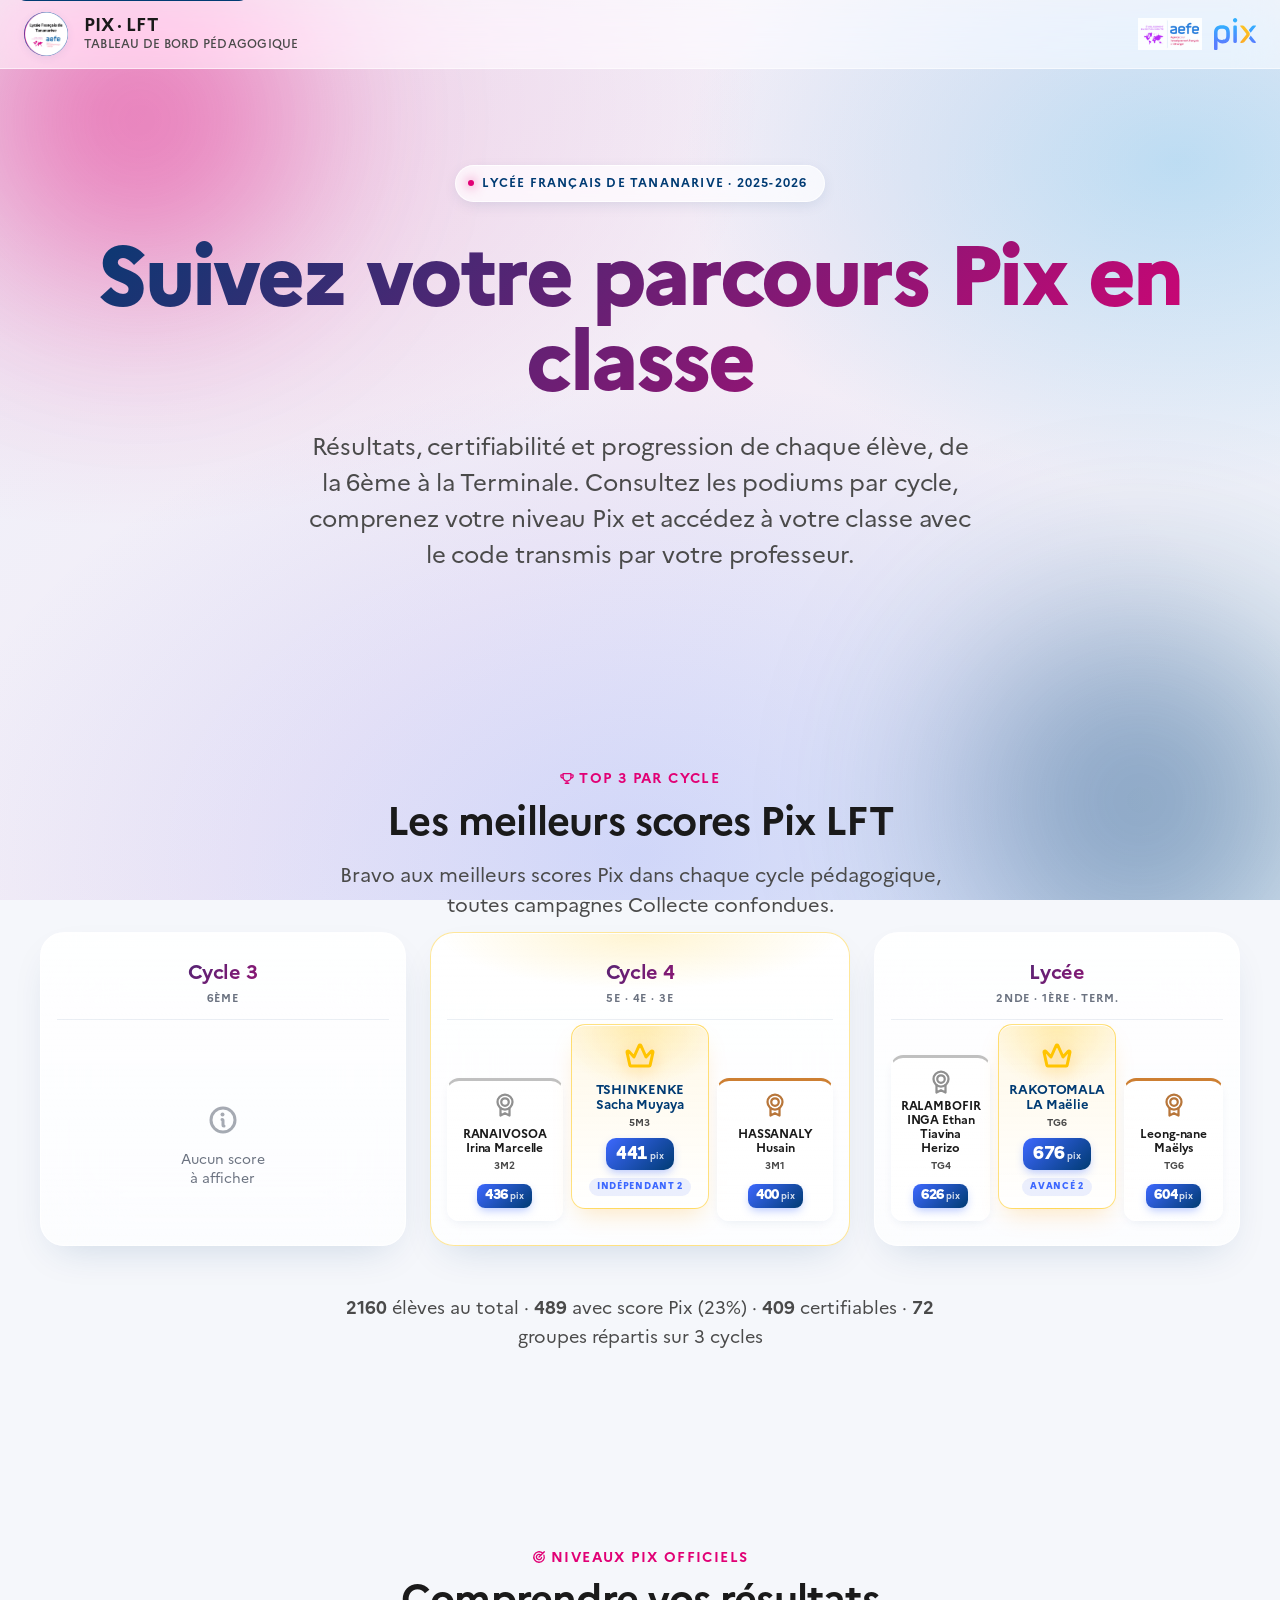
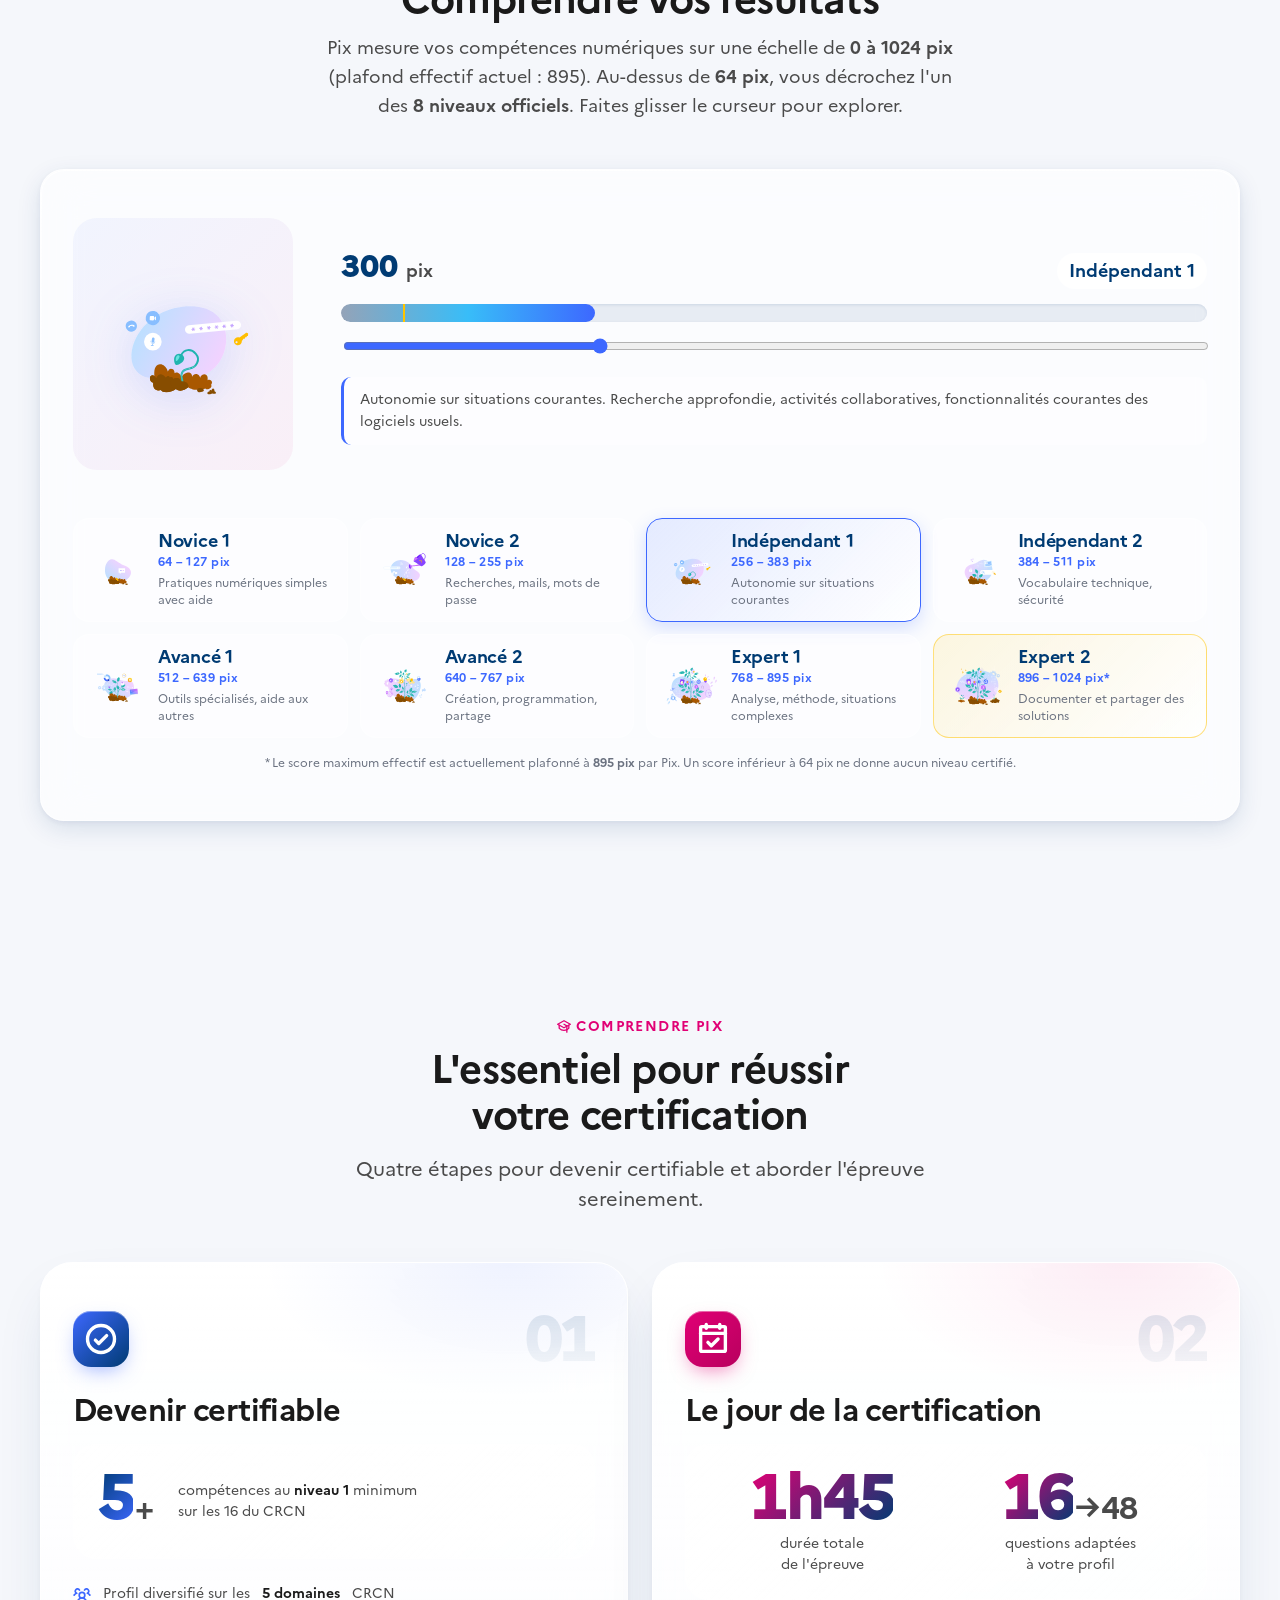
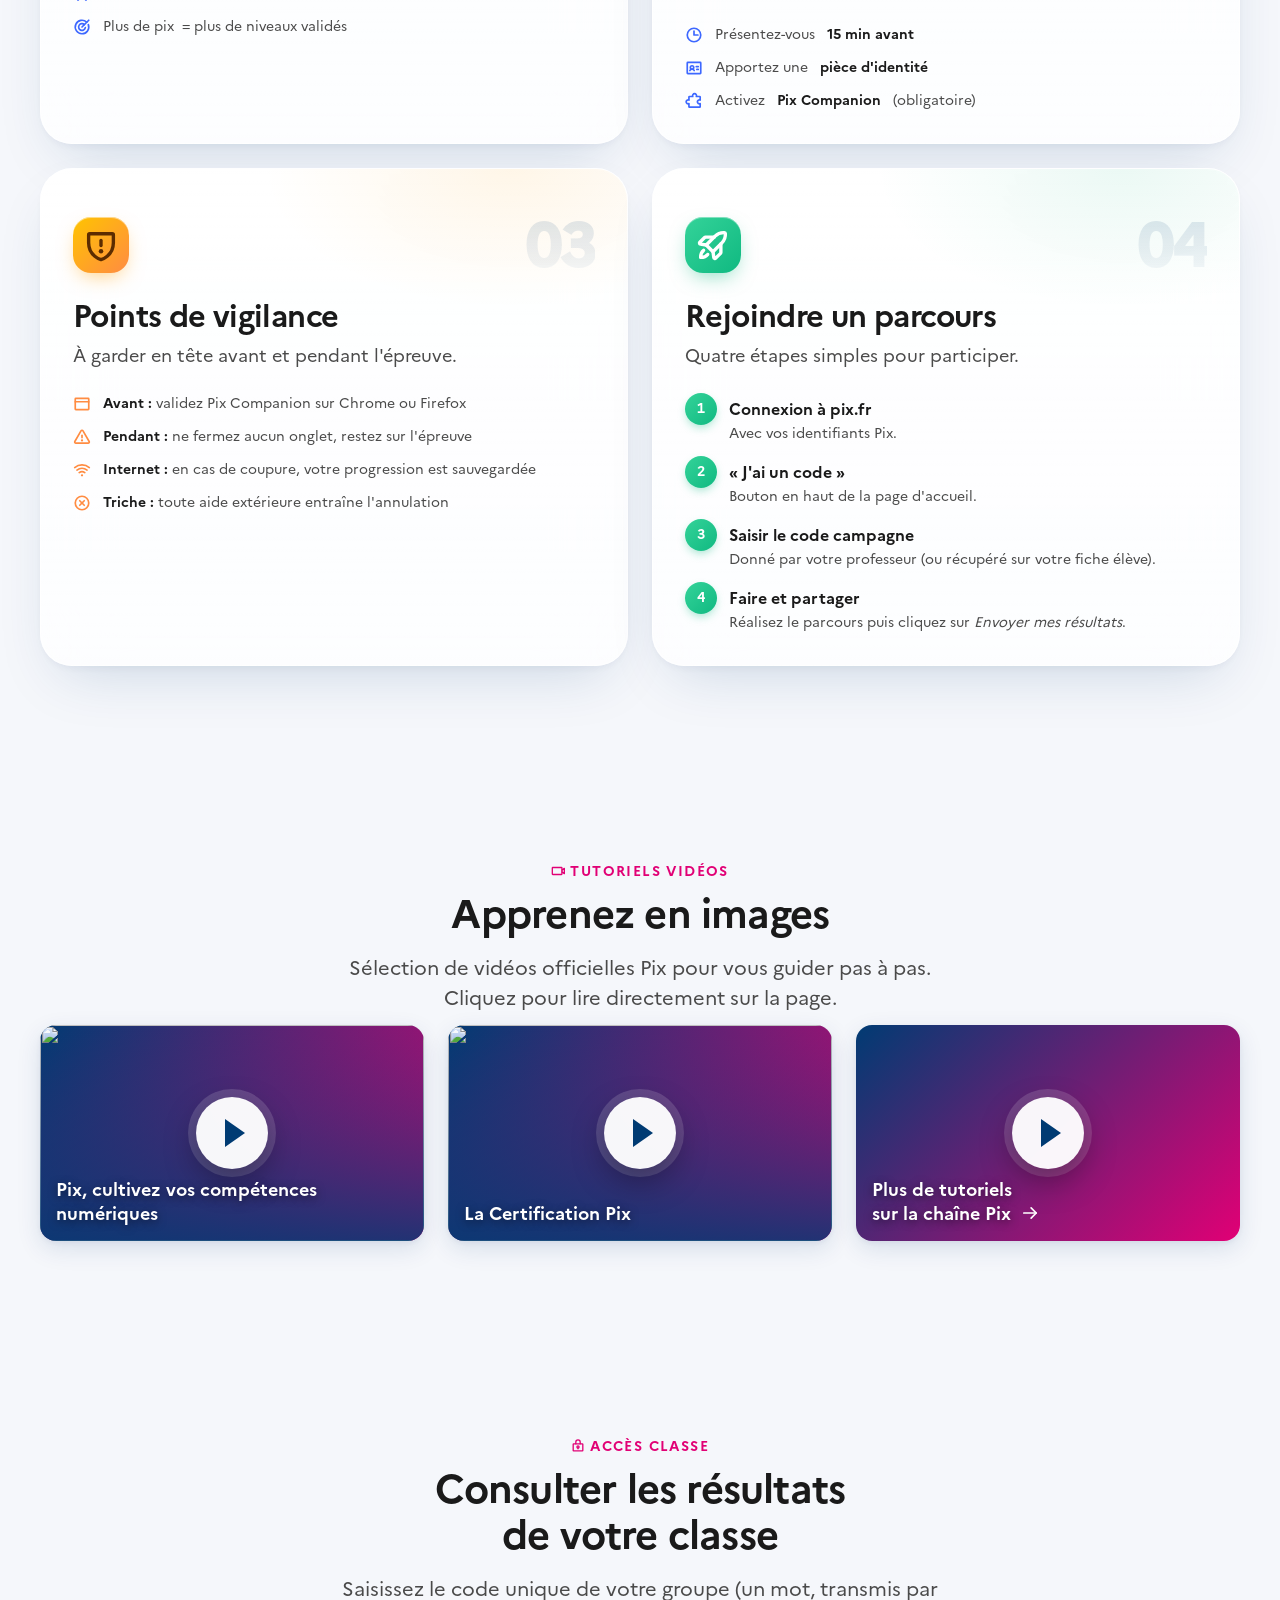
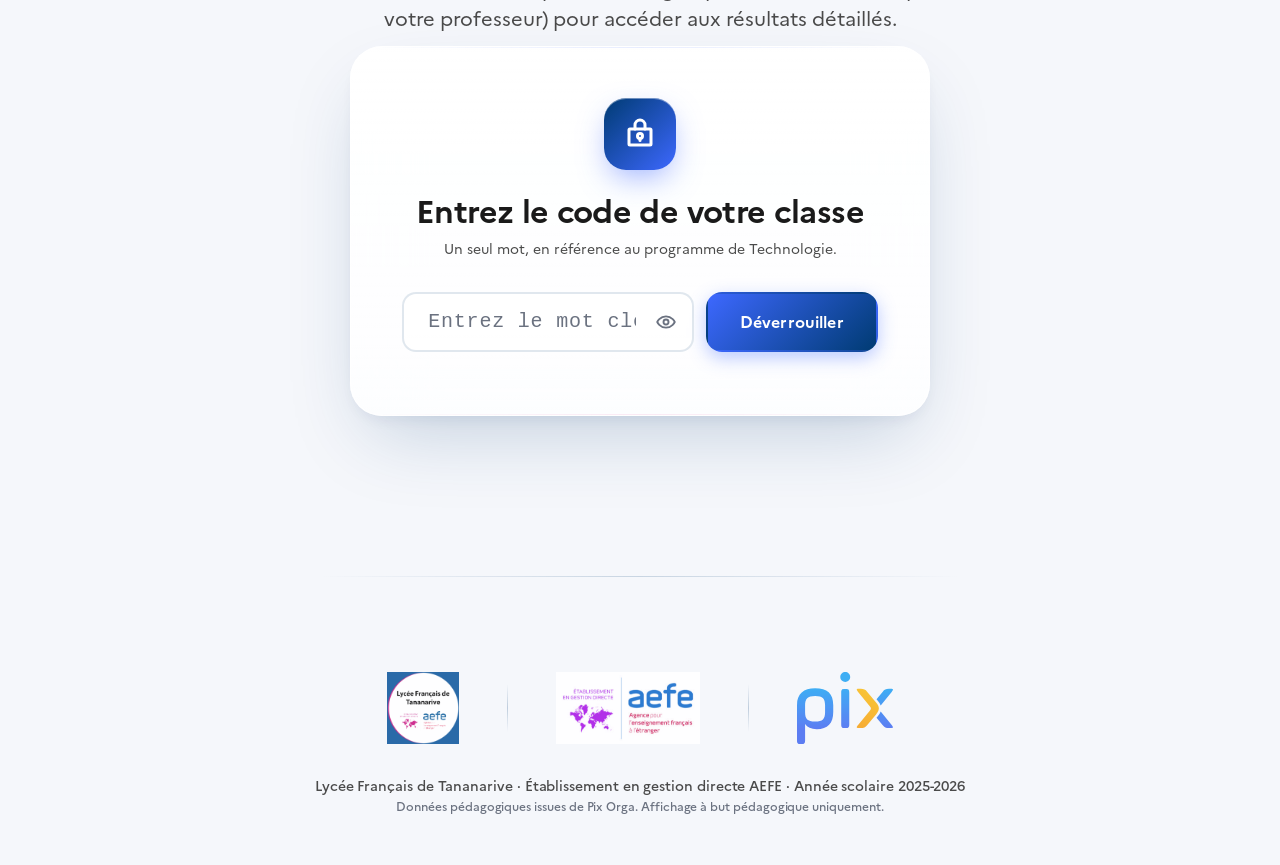
==== commit 41688a73: "Champ code en password + œil Phosphor, tableau classe en alpha avec top 3 médaillés CHAMP CODE CLASS" ====
--- a/index.html
+++ b/index.html
@@ -432,16 +432,23 @@
 
         <div class="code-form__row">
           <label for="code-input" class="sr-only">Code classe</label>
-          <input
-            type="text"
-            id="code-input"
-            class="code-input"
-            placeholder="Entrez le mot clé"
-            autocapitalize="characters"
-            spellcheck="false"
-            inputmode="text"
-            aria-describedby="code-error"
-            required>
+          <div class="code-input-wrap">
+            <input
+              type="password"
+              id="code-input"
+              class="code-input"
+              placeholder="Entrez le mot clé"
+              autocapitalize="characters"
+              spellcheck="false"
+              autocomplete="off"
+              inputmode="text"
+              aria-describedby="code-error"
+              required>
+            <button type="button" class="code-input__toggle" id="code-input-toggle"
+                    aria-label="Afficher le code en clair" aria-pressed="false">
+              <svg class="icon" aria-hidden="true"><use href="#ph-eye"/></svg>
+            </button>
+          </div>
           <button type="submit" class="btn btn--primary">Déverrouiller</button>
         </div>
 
--- a/css/components.css
+++ b/css/components.css
@@ -1447,6 +1447,58 @@
 }
 .info-card__body li { margin-bottom: var(--space-1); }
 .info-card__body strong { color: var(--text-primary); font-weight: 700; }
+
+/* ─────────────────────────────────────────────────────────────
+ * Sections par niveau (dashboard prof — regroupement)
+ * ───────────────────────────────────────────────────────────── */
+
+.level-section {
+  display: block;
+  margin-bottom: var(--space-8);
+}
+.level-section:last-child { margin-bottom: 0; }
+
+.level-section__head {
+  display: flex;
+  align-items: baseline;
+  gap: var(--space-4);
+  margin-bottom: var(--space-4);
+  padding-bottom: var(--space-3);
+  border-bottom: 1px solid rgba(0, 59, 115, 0.1);
+}
+.level-section__title {
+  font-size: var(--text-2xl);
+  font-weight: 700;
+  letter-spacing: -0.02em;
+  background: linear-gradient(135deg, var(--lft-blue), var(--lft-magenta));
+  -webkit-background-clip: text;
+          background-clip: text;
+  -webkit-text-fill-color: transparent;
+  margin: 0;
+}
+.level-section__cycle {
+  display: inline-flex;
+  align-items: center;
+  padding: 4px 12px;
+  background: rgba(61, 104, 255, 0.1);
+  color: var(--pix-blue);
+  border-radius: 999px;
+  font-size: var(--text-xs);
+  font-weight: 700;
+  letter-spacing: 0.06em;
+  text-transform: uppercase;
+}
+.level-section__count {
+  margin-left: auto;
+  font-size: var(--text-sm);
+  color: var(--text-muted);
+  font-weight: 600;
+}
+.level-section__grid {
+  display: grid;
+  grid-template-columns: repeat(auto-fit, minmax(280px, 1fr));
+  gap: var(--space-4);
+}
 
 /* Cartes groupes (dashboard prof) — Apple premium */
 .group-card {
@@ -1663,9 +1715,15 @@
   margin-bottom: var(--space-3);
 }
 
+/* Wrapper pour le champ + bouton œil */
+.code-input-wrap {
+  position: relative;
+  flex: 1;
+  display: flex;
+}
 .code-input {
   flex: 1;
-  padding: var(--space-4) var(--space-5);
+  padding: var(--space-4) 56px var(--space-4) var(--space-5);
   font-size: var(--text-lg);
   font-weight: 700;
   letter-spacing: 0.1em;
@@ -1680,6 +1738,45 @@
     background 0.2s var(--ease-smooth);
   text-align: center;
   font-feature-settings: "ss01", "kern";
+  width: 100%;
+}
+.code-input[type="password"] {
+  letter-spacing: 0.4em;  /* points plus aérés */
+  font-family: var(--font-mono);
+}
+
+/* Bouton œil pour basculer affichage clair / masqué */
+.code-input__toggle {
+  position: absolute;
+  top: 50%;
+  right: 8px;
+  transform: translateY(-50%);
+  width: 40px;
+  height: 40px;
+  display: grid;
+  place-items: center;
+  border-radius: 10px;
+  background: transparent;
+  border: none;
+  color: var(--text-muted);
+  cursor: pointer;
+  transition:
+    background 0.2s var(--ease-smooth),
+    color 0.2s var(--ease-smooth),
+    transform 0.3s var(--ease-spring);
+  font-size: 20px;
+}
+.code-input__toggle:hover {
+  background: rgba(61, 104, 255, 0.08);
+  color: var(--pix-blue);
+}
+.code-input__toggle[aria-pressed="true"] {
+  color: var(--pix-blue);
+  background: rgba(61, 104, 255, 0.12);
+}
+.code-input__toggle:focus-visible {
+  outline: 3px solid var(--pix-yellow);
+  outline-offset: 2px;
 }
 .code-input::placeholder {
   font-weight: 400;
@@ -1985,12 +2082,46 @@
   font-size: var(--text-sm);
   font-feature-settings: "ss01", "tnum";
 }
-.students-table tr:nth-child(1) .student-rank,
-.students-table tr:nth-child(2) .student-rank,
-.students-table tr:nth-child(3) .student-rank {
-  background: linear-gradient(135deg, var(--pix-yellow), var(--pix-orange));
+.student-rank--plain {
+  background: rgba(0, 59, 115, 0.05);
+  color: var(--text-muted);
+  font-weight: 700;
+}
+
+/* Médaille pour les top 3 par score (indépendant du tri du tableau) */
+.rank-medal {
+  display: inline-grid;
+  place-items: center;
+  width: 36px;
+  height: 36px;
+  border-radius: 12px;
+  font-size: 18px;
+  box-shadow: 0 4px 10px -2px rgba(0, 0, 0, 0.15), inset 0 1px 0 rgba(255,255,255,0.4);
+  transition: transform 0.3s var(--ease-spring);
+}
+.students-table tr.is-top3:hover .rank-medal {
+  transform: rotate(-8deg) scale(1.08);
+}
+.rank-medal--gold {
+  background: linear-gradient(135deg, #ffe070, #ff9f00);
   color: white;
-  box-shadow: 0 4px 10px -2px rgba(255, 159, 0, 0.4);
+  box-shadow: 0 6px 14px -2px rgba(255, 159, 0, 0.45), inset 0 1px 0 rgba(255,255,255,0.5);
+}
+.rank-medal--silver {
+  background: linear-gradient(135deg, #f0f0f0, #b8b8b8);
+  color: #4a4a4a;
+}
+.rank-medal--bronze {
+  background: linear-gradient(135deg, #e0a070, #b8763a);
+  color: white;
+}
+
+/* Léger highlight sur la ligne du top 3 (subtil) */
+.students-table tr.is-top3 td {
+  background: linear-gradient(90deg, rgba(255, 196, 0, 0.04), rgba(255, 255, 255, 0.6) 30%);
+}
+.students-table tr.is-top3:hover td {
+  background: linear-gradient(90deg, rgba(255, 196, 0, 0.08), white 30%);
 }
 
 .student-name { font-weight: 600; letter-spacing: -0.005em; }
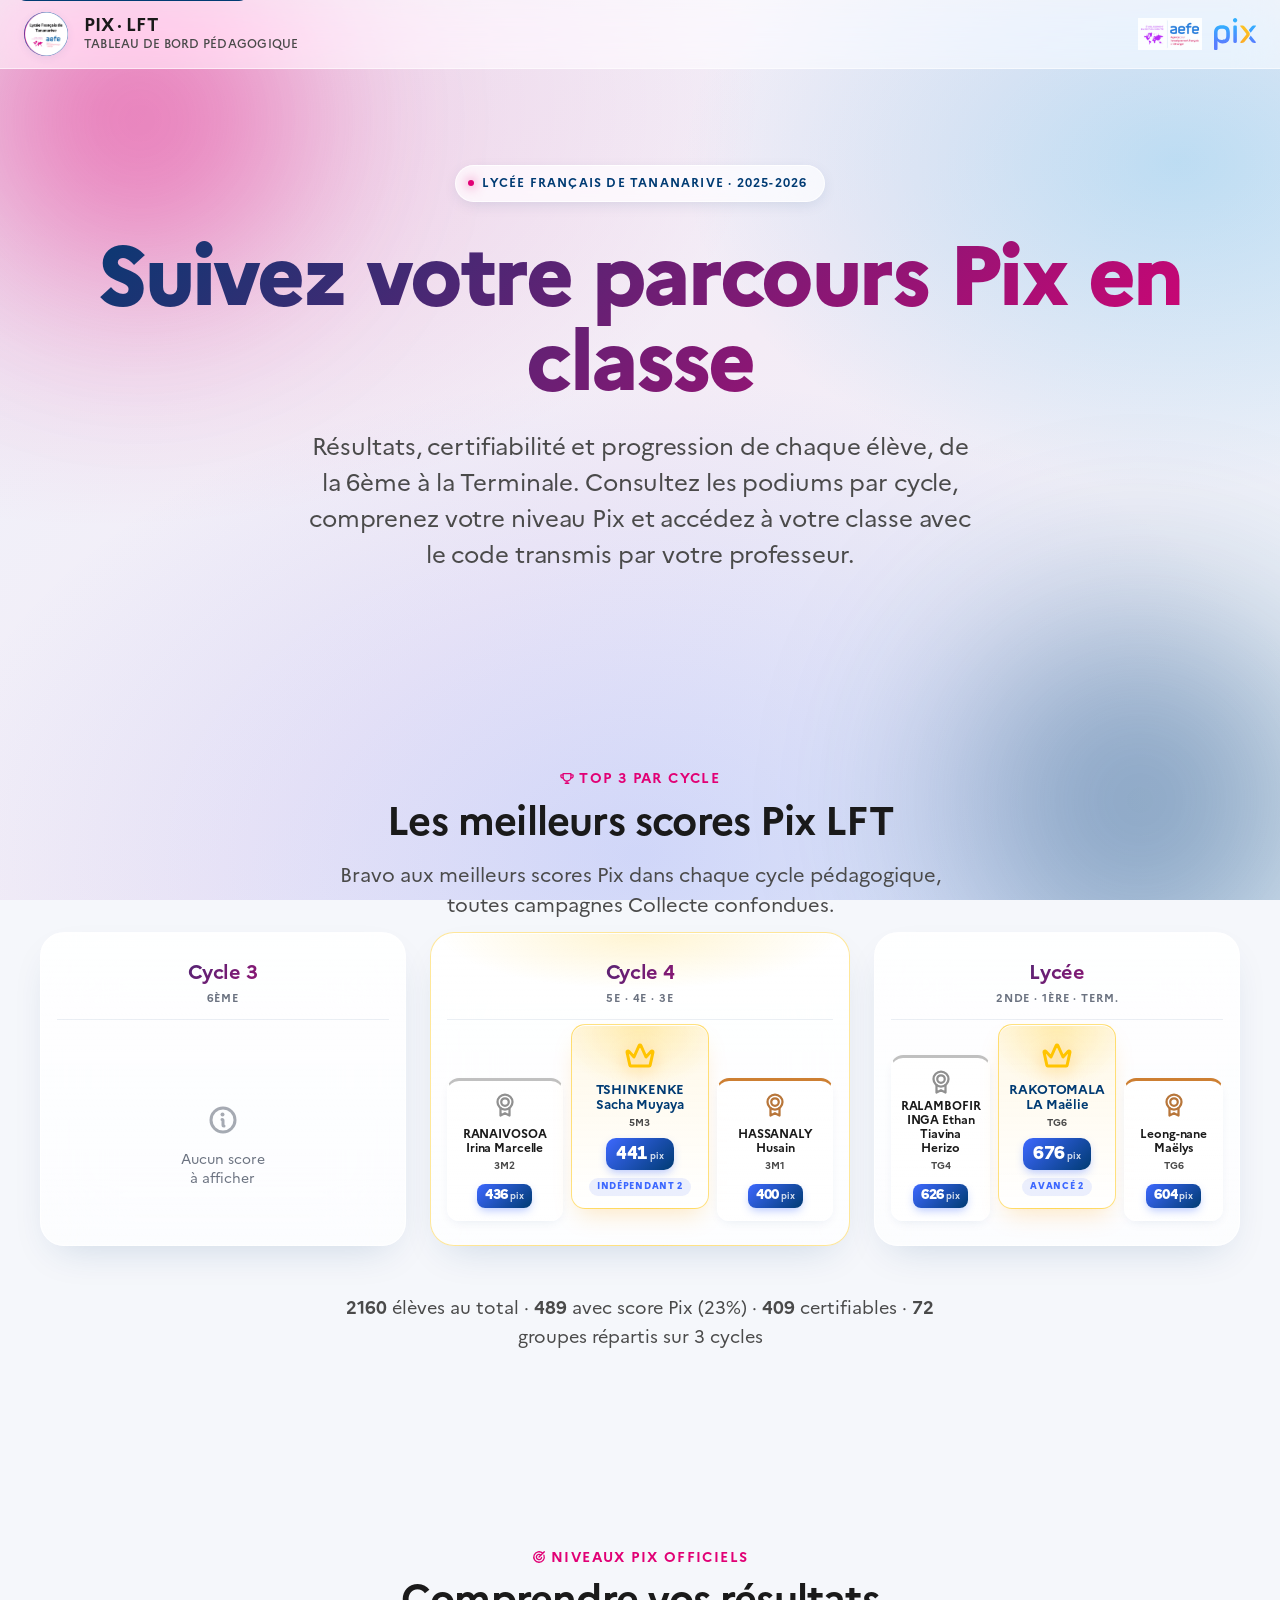
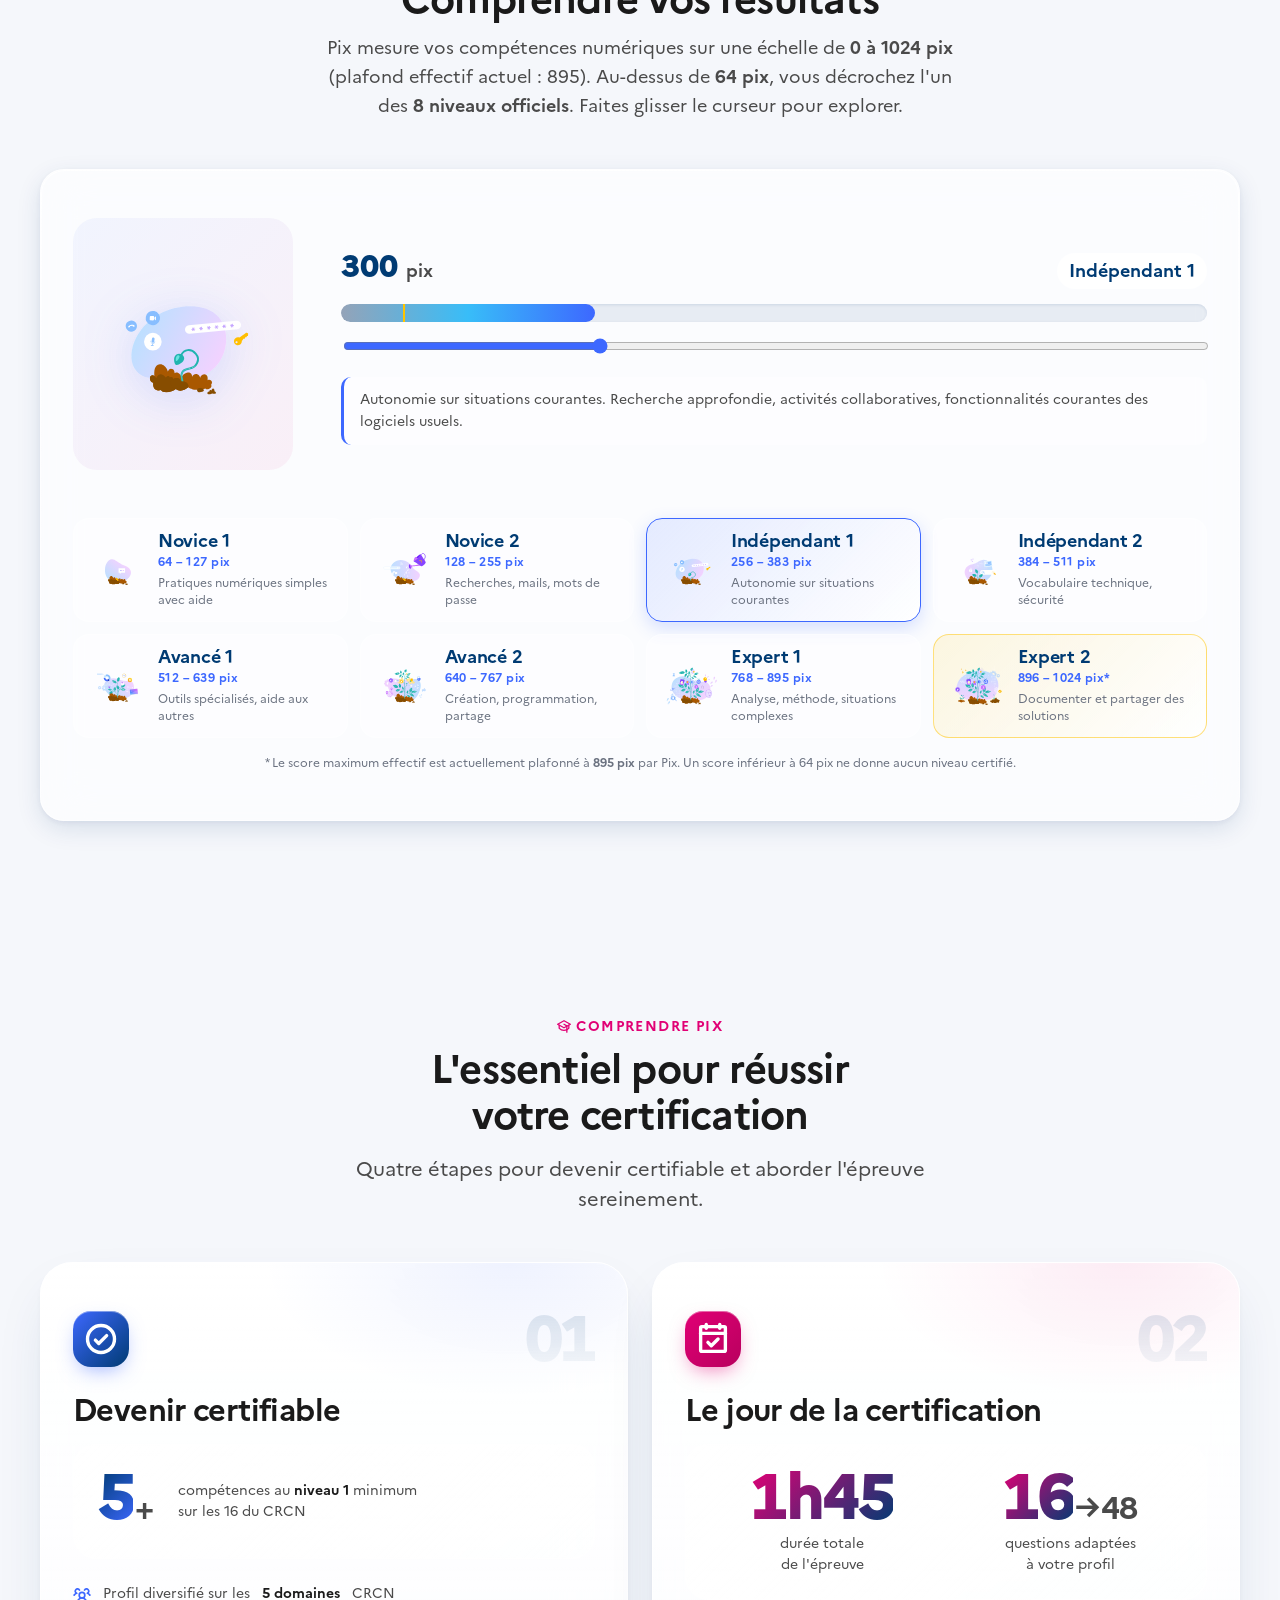
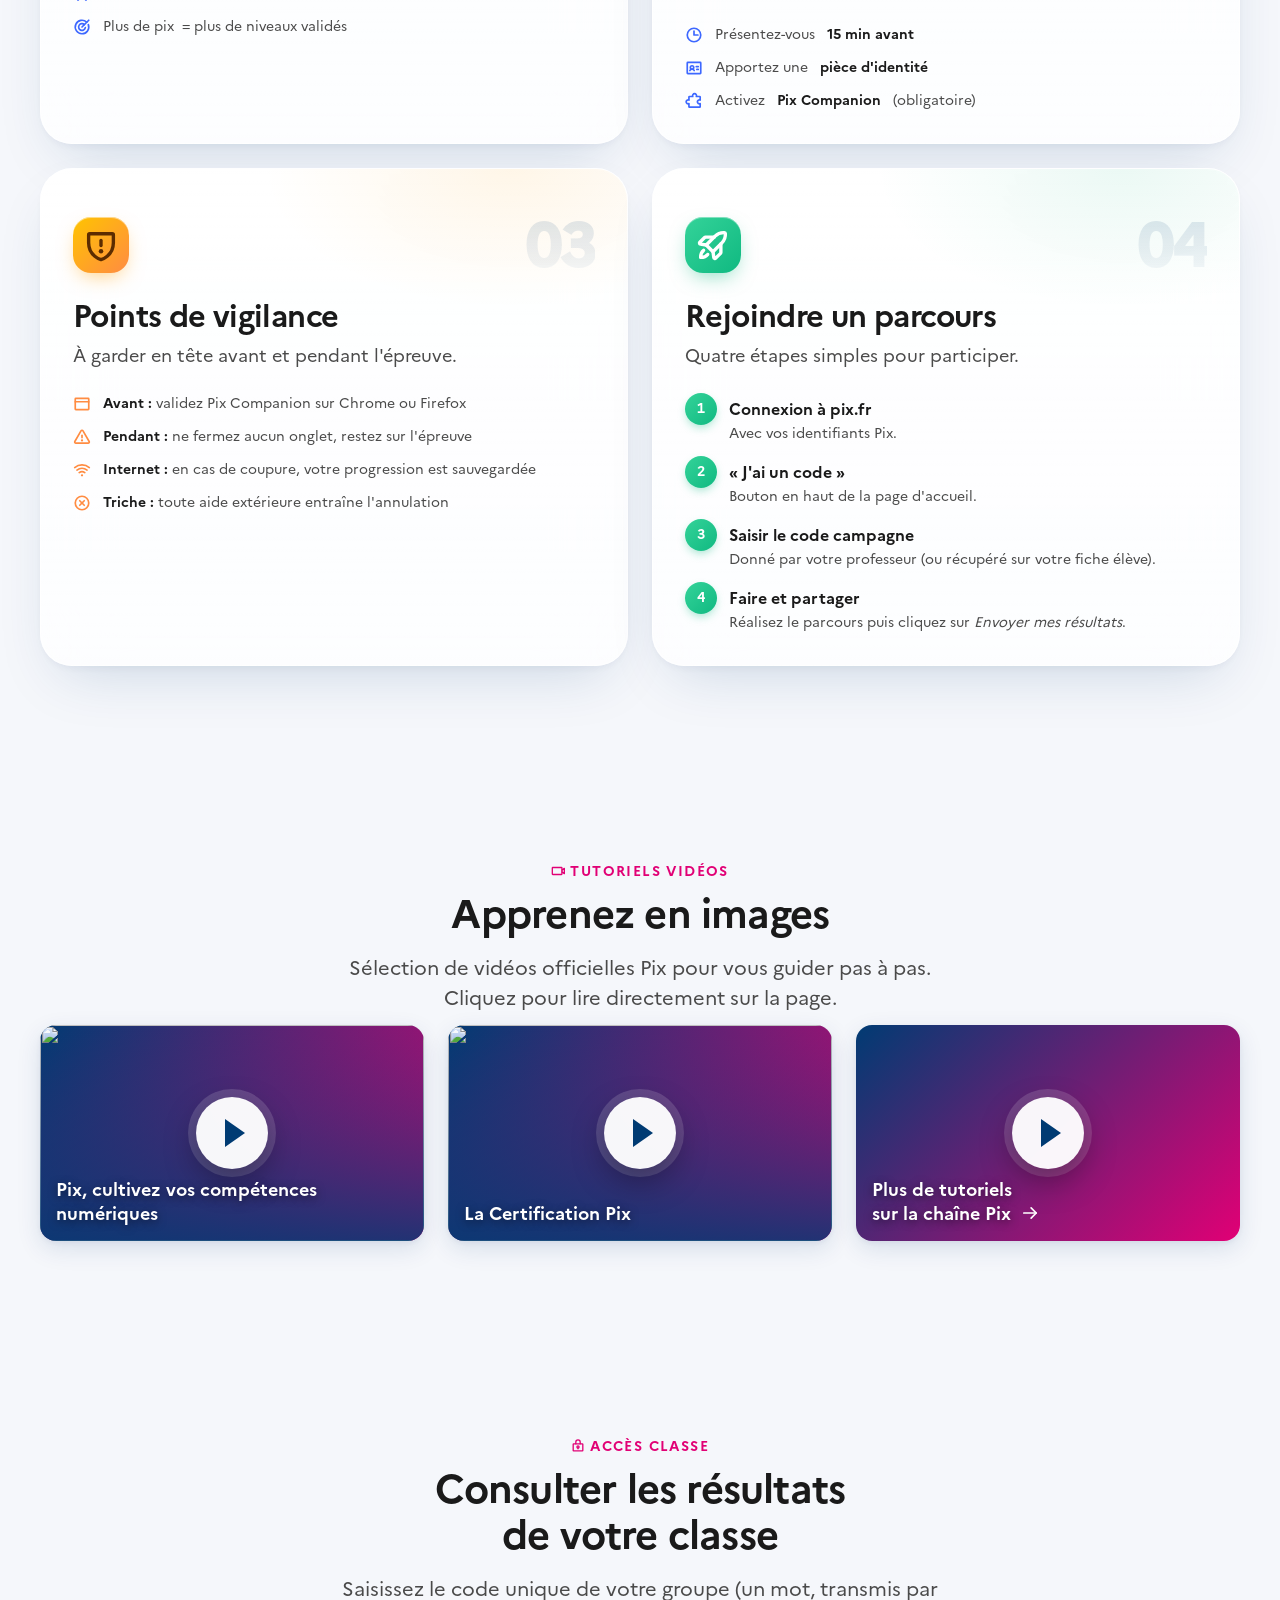
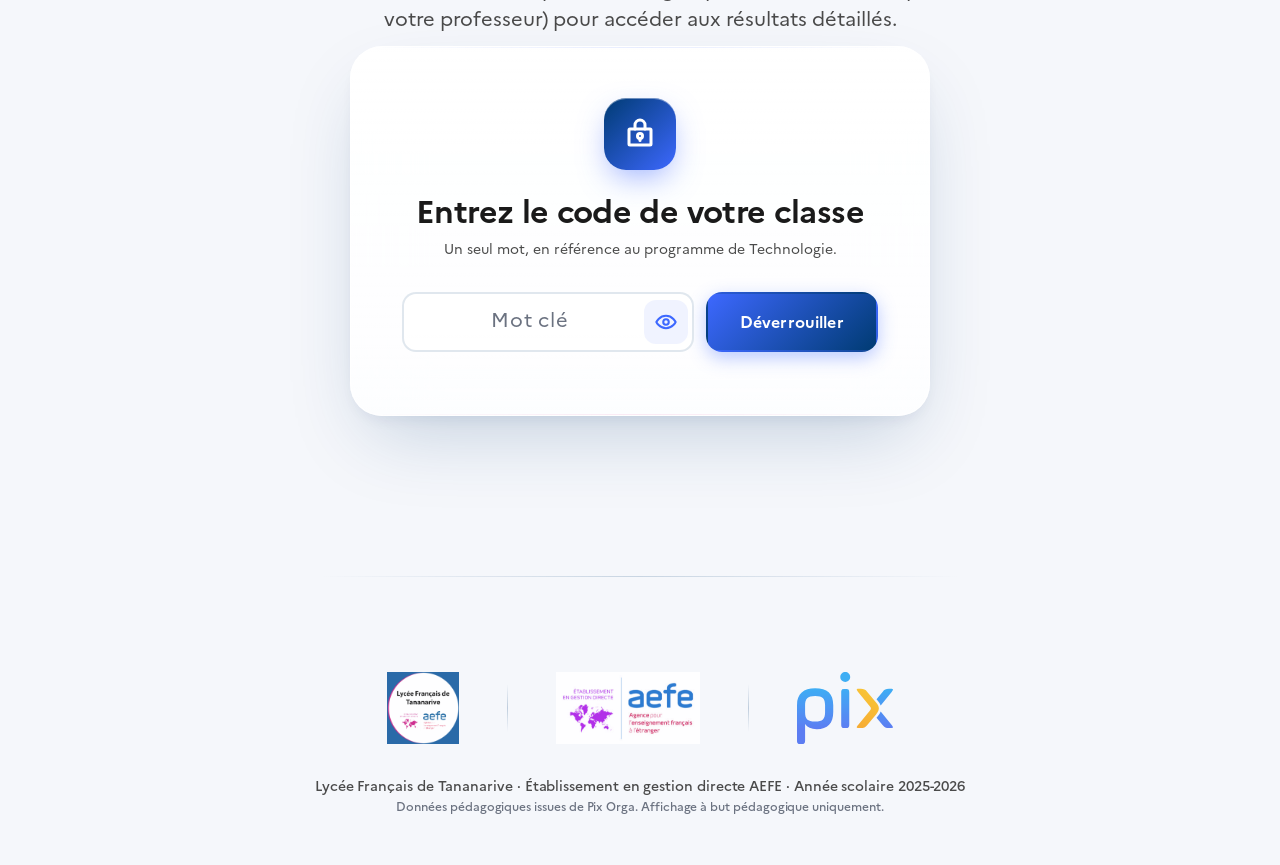
==== commit a9de4fab: "Bouton œil plus visible + placeholder simplifié Le bouton œil était trop discret (40px, gris pâle). " ====
--- a/index.html
+++ b/index.html
@@ -437,7 +437,7 @@
               type="password"
               id="code-input"
               class="code-input"
-              placeholder="Entrez le mot clé"
+              placeholder="Mot clé"
               autocapitalize="characters"
               spellcheck="false"
               autocomplete="off"
--- a/css/components.css
+++ b/css/components.css
@@ -1723,7 +1723,7 @@
 }
 .code-input {
   flex: 1;
-  padding: var(--space-4) 56px var(--space-4) var(--space-5);
+  padding: var(--space-4) 60px var(--space-4) var(--space-5);
   font-size: var(--text-lg);
   font-weight: 700;
   letter-spacing: 0.1em;
@@ -1741,38 +1741,52 @@
   width: 100%;
 }
 .code-input[type="password"] {
-  letter-spacing: 0.4em;  /* points plus aérés */
+  letter-spacing: 0.35em;  /* points plus aérés */
   font-family: var(--font-mono);
+}
+/* Le placeholder garde un letter-spacing normal et une casse normale */
+.code-input::placeholder {
+  letter-spacing: 0.02em;
+  text-transform: none;
+  font-weight: 500;
+  font-family: var(--font-sans);
+  color: var(--text-muted);
 }
 
 /* Bouton œil pour basculer affichage clair / masqué */
 .code-input__toggle {
   position: absolute;
   top: 50%;
-  right: 8px;
+  right: 6px;
   transform: translateY(-50%);
-  width: 40px;
-  height: 40px;
+  width: 44px;
+  height: 44px;
   display: grid;
   place-items: center;
-  border-radius: 10px;
-  background: transparent;
+  border-radius: 12px;
+  background: rgba(61, 104, 255, 0.08);
   border: none;
-  color: var(--text-muted);
+  color: var(--pix-blue);
   cursor: pointer;
   transition:
     background 0.2s var(--ease-smooth),
     color 0.2s var(--ease-smooth),
     transform 0.3s var(--ease-spring);
-  font-size: 20px;
+  z-index: 2;
+}
+.code-input__toggle .icon {
+  width: 22px;
+  height: 22px;
 }
 .code-input__toggle:hover {
-  background: rgba(61, 104, 255, 0.08);
-  color: var(--pix-blue);
+  background: linear-gradient(135deg, var(--pix-blue), var(--lft-blue));
+  color: white;
+  transform: translateY(-50%) scale(1.05);
 }
 .code-input__toggle[aria-pressed="true"] {
-  color: var(--pix-blue);
-  background: rgba(61, 104, 255, 0.12);
+  background: linear-gradient(135deg, var(--pix-blue), var(--lft-blue));
+  color: white;
+  box-shadow: 0 4px 12px -2px rgba(61, 104, 255, 0.4);
 }
 .code-input__toggle:focus-visible {
   outline: 3px solid var(--pix-yellow);
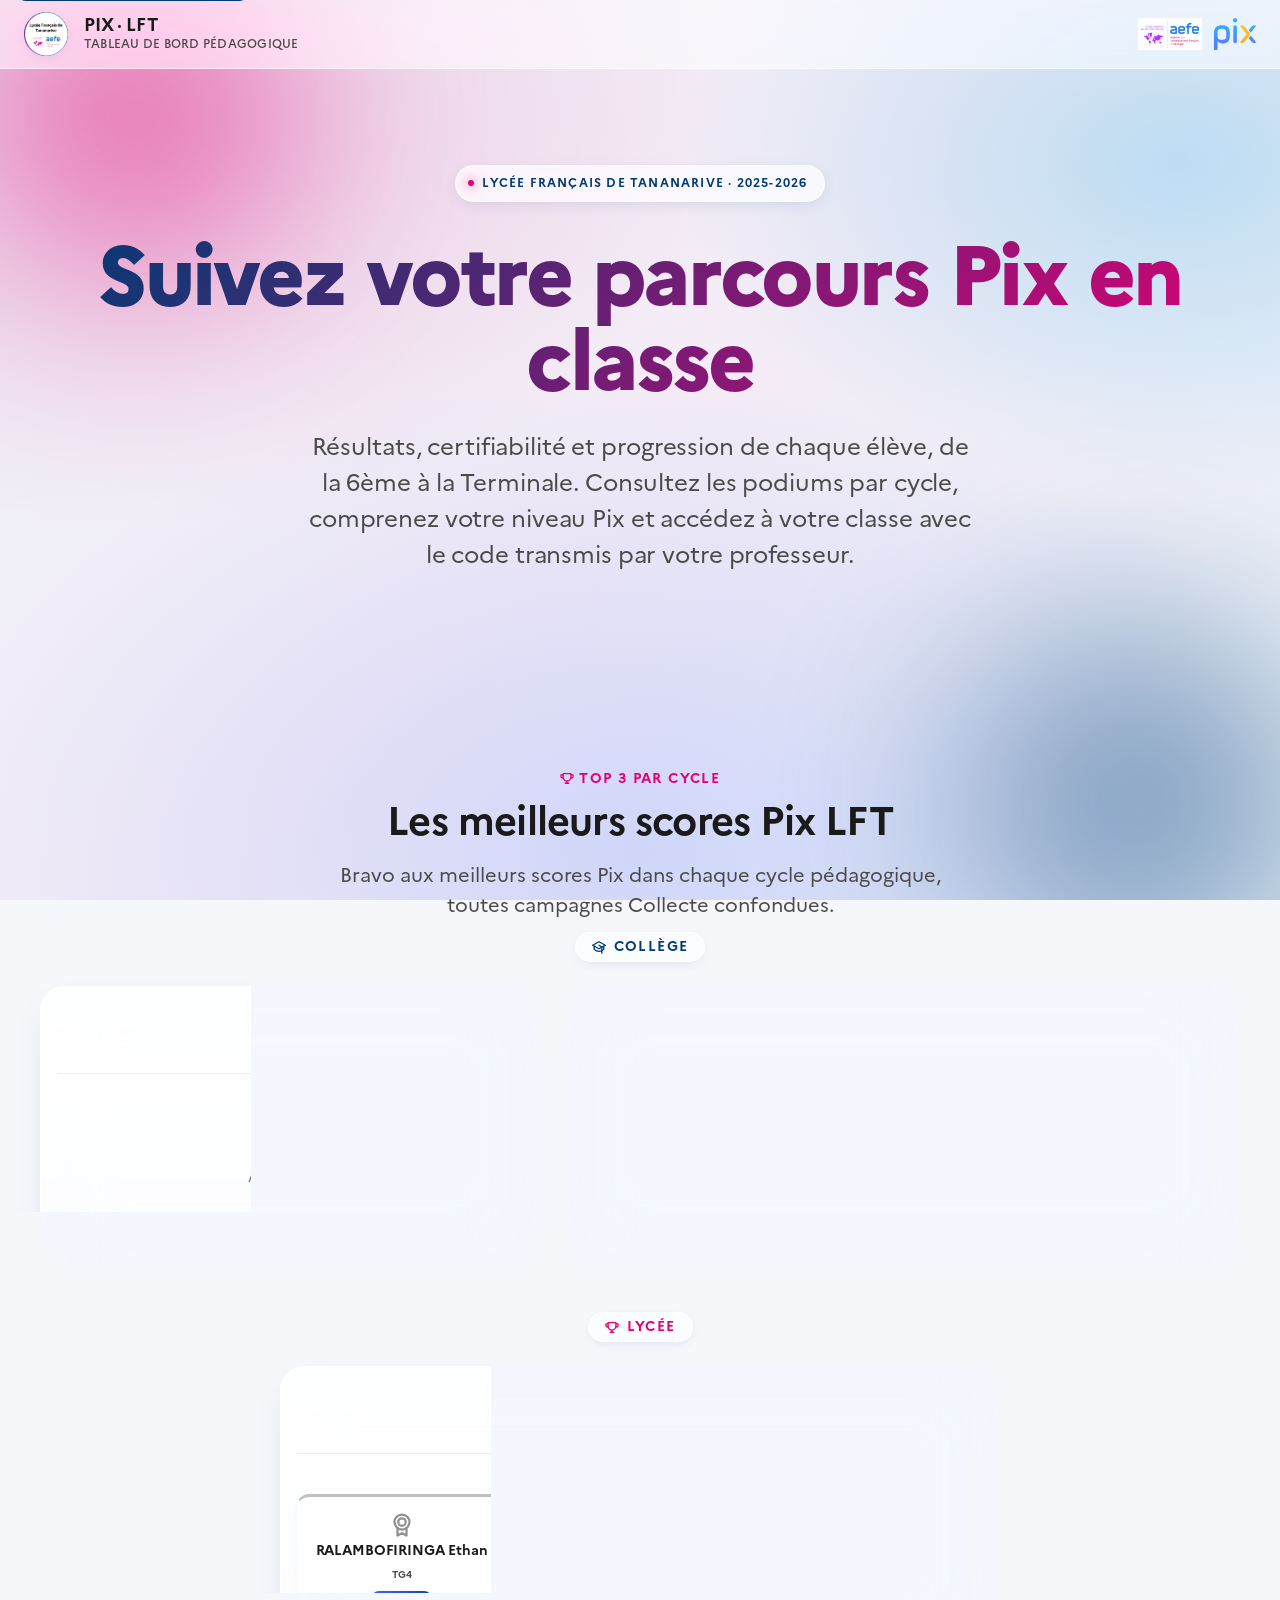
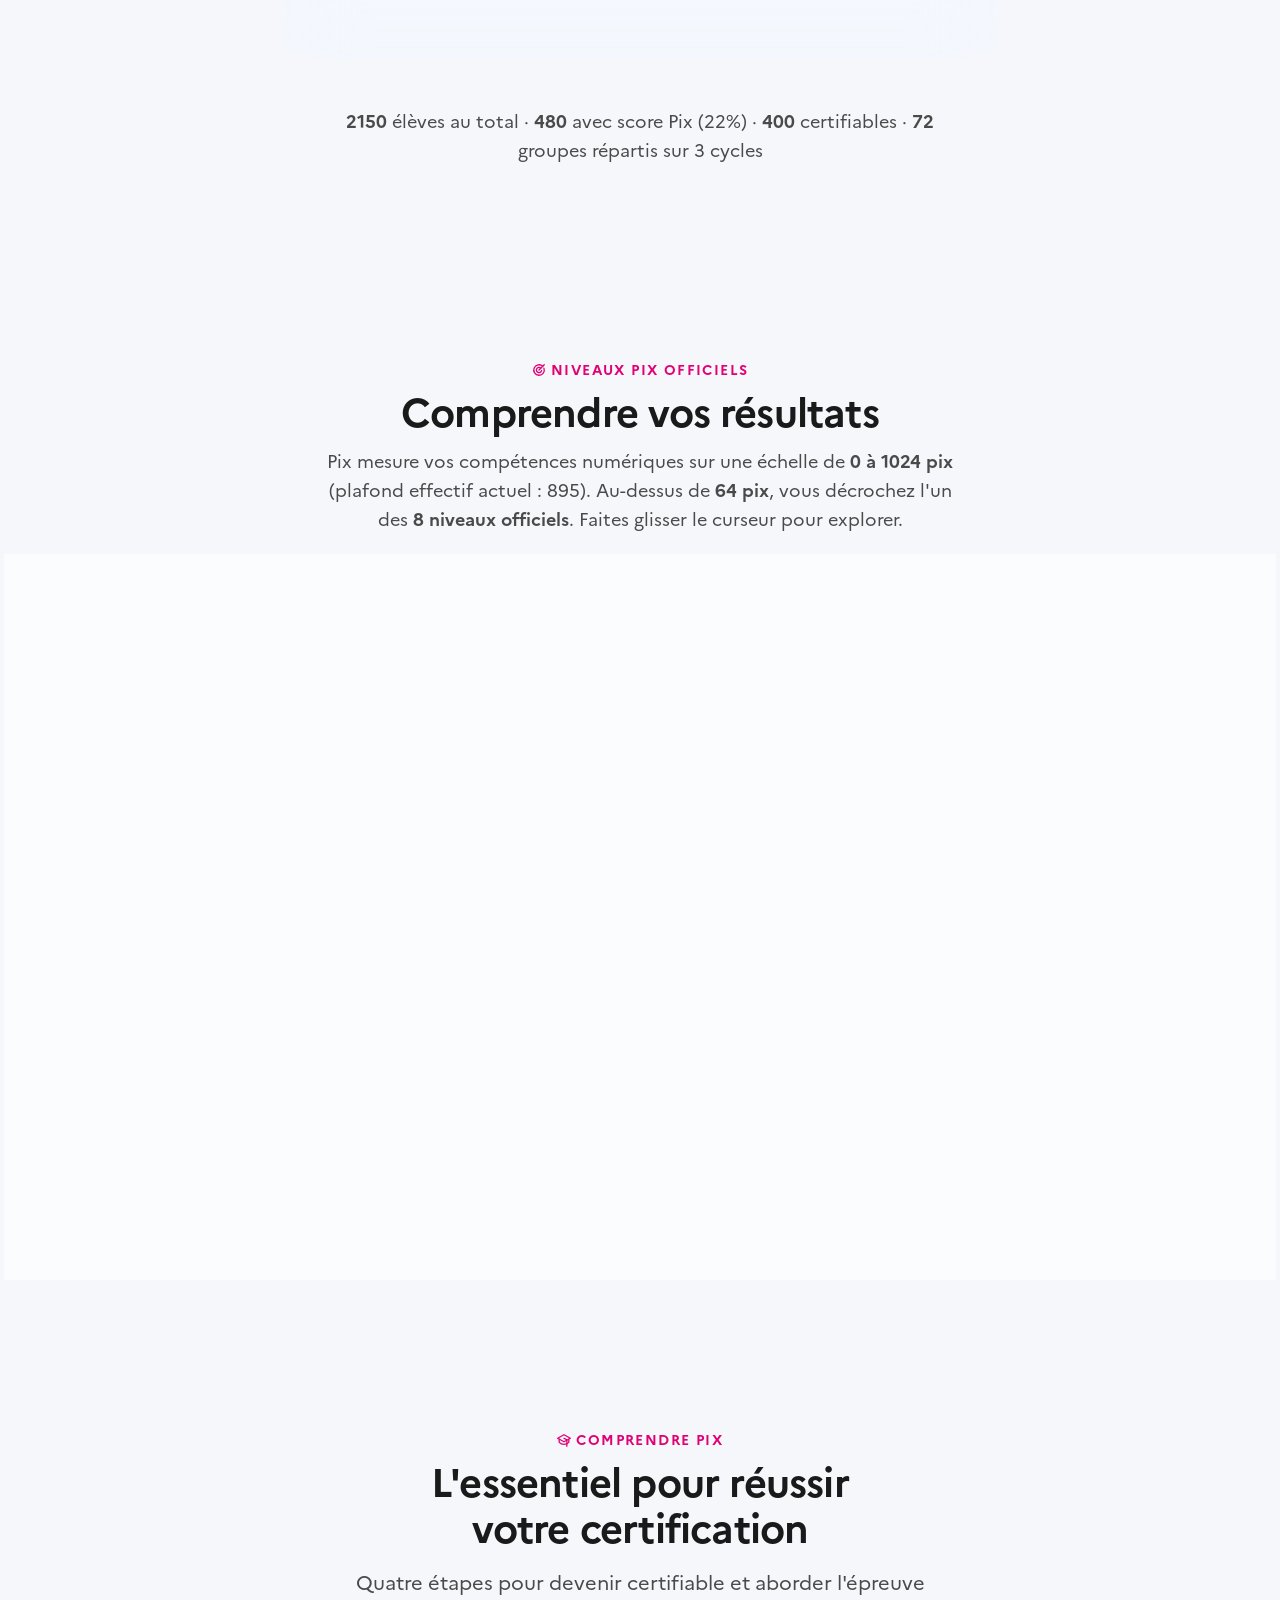
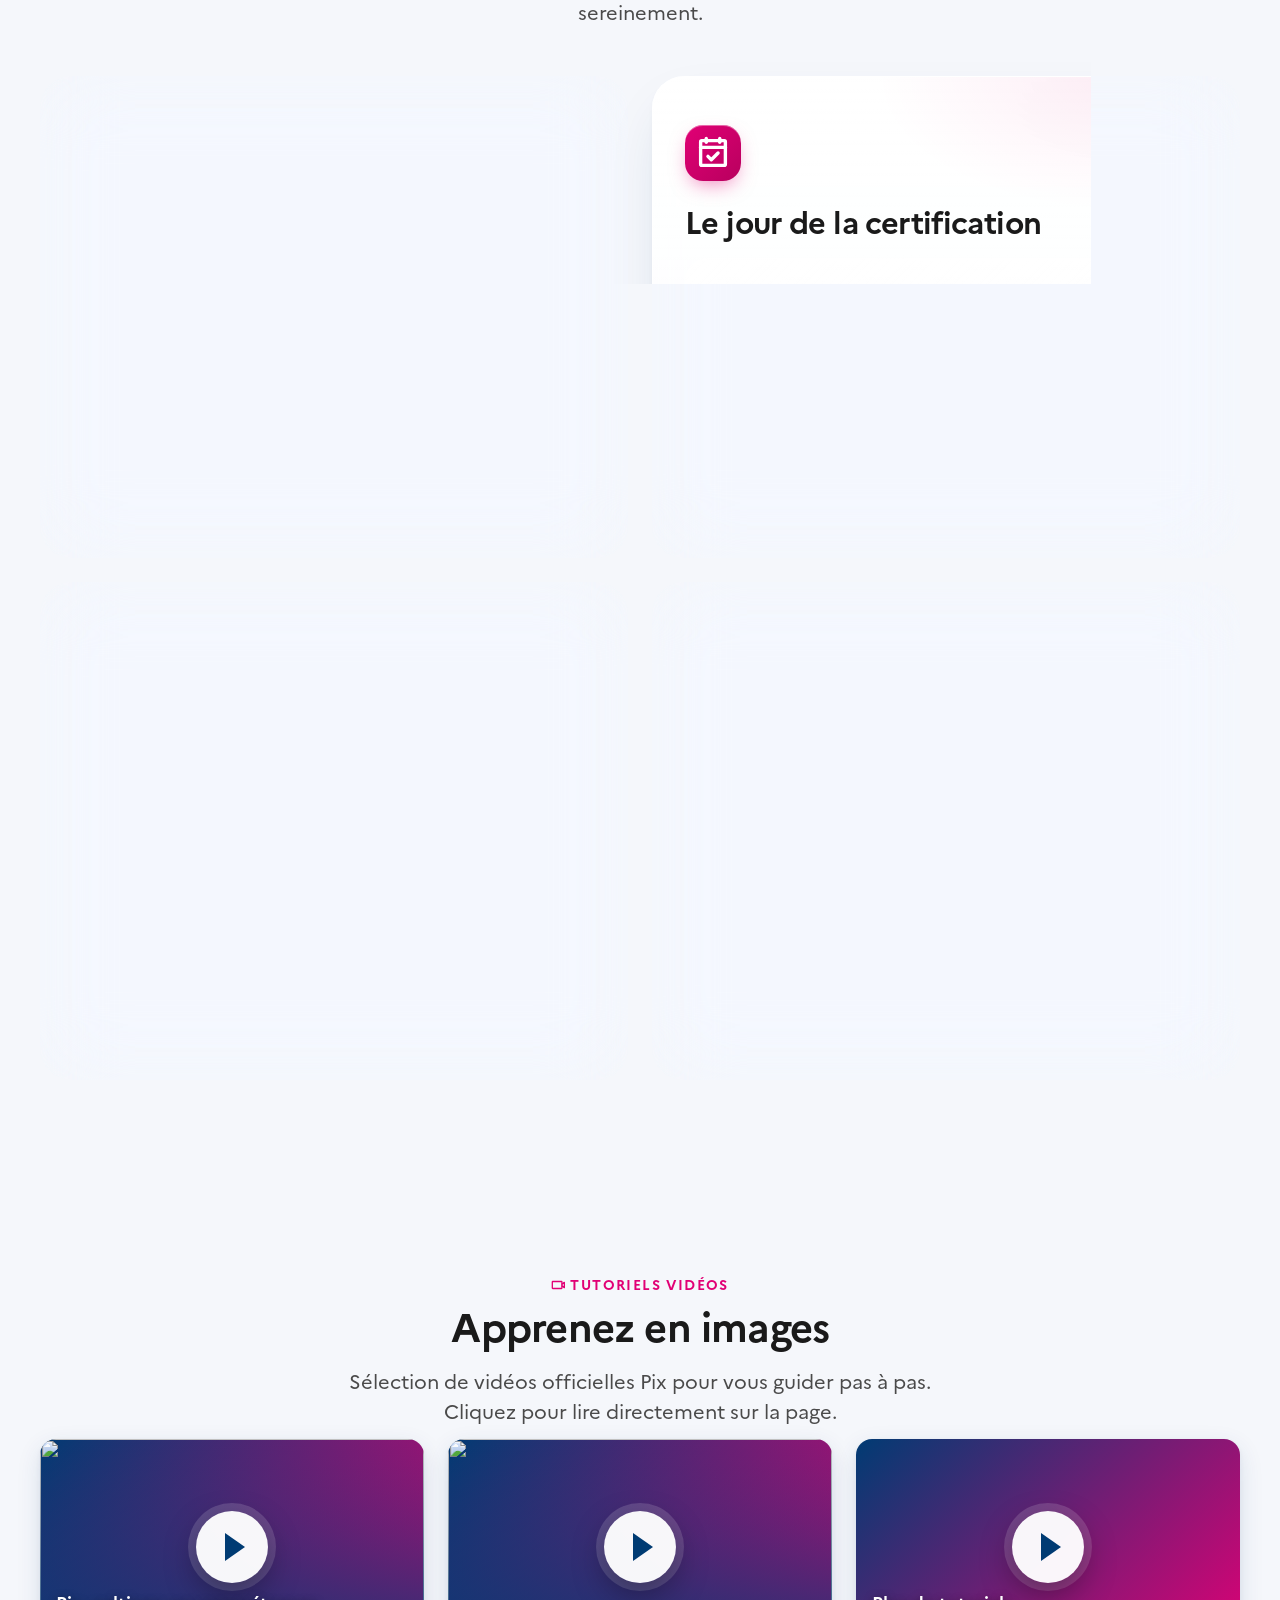
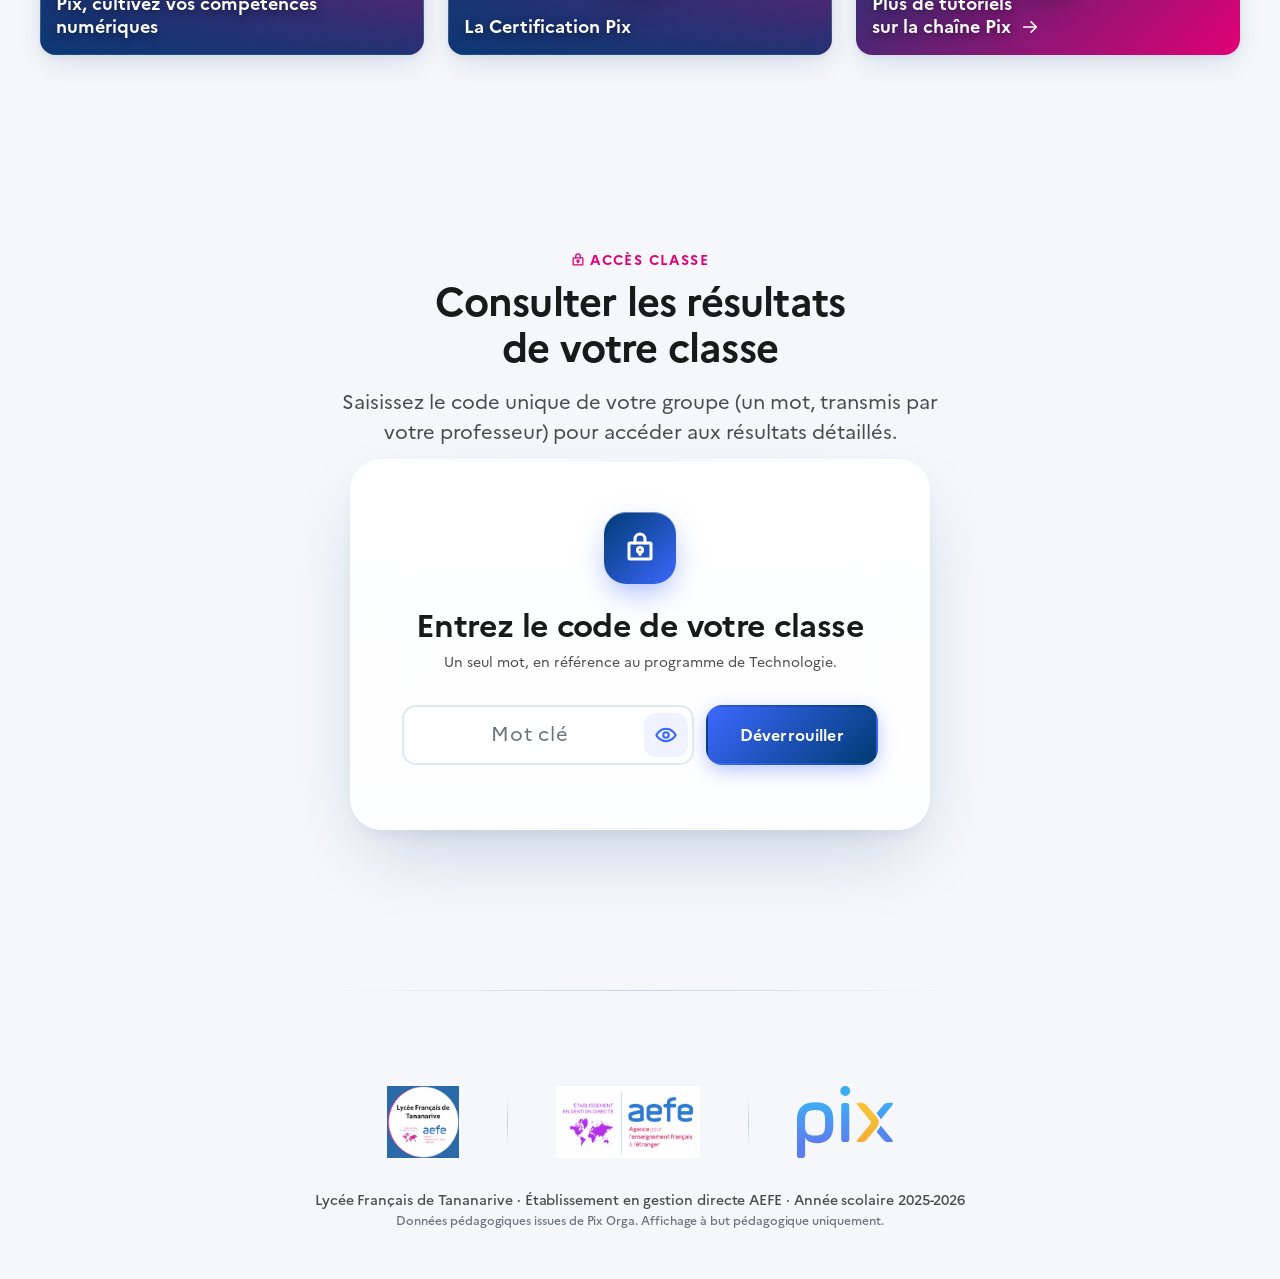
==== commit af515ea2: "Podium home : layout 2 lignes (Collège / Lycée) + noms raccourcis sur 1 ligne PROBLÈME RÉSOLU Les no" ====
--- a/index.html
+++ b/index.html
@@ -83,36 +83,56 @@
         <p class="section-title__sub">Bravo aux meilleurs scores Pix dans chaque cycle pédagogique, toutes campagnes Collecte confondues.</p>
       </header>
 
-      <div class="podiums-grid" id="podiums-grid" aria-busy="true">
-        <article class="podium-col">
-          <header class="podium-col__head">
-            <span class="podium-col__title">Cycle 3</span>
-            <span class="podium-col__sub">6ème</span>
-          </header>
-          <div class="podium-mini" id="podium-cycle3">
-            <div class="loader"><div class="loader__spinner"></div></div>
-          </div>
-        </article>
-
-        <article class="podium-col podium-col--featured">
-          <header class="podium-col__head">
-            <span class="podium-col__title">Cycle 4</span>
-            <span class="podium-col__sub">5e · 4e · 3e</span>
-          </header>
-          <div class="podium-mini" id="podium-cycle4">
-            <div class="loader"><div class="loader__spinner"></div></div>
-          </div>
-        </article>
-
-        <article class="podium-col">
-          <header class="podium-col__head">
-            <span class="podium-col__title">Lycée</span>
-            <span class="podium-col__sub">2nde · 1ère · Term.</span>
-          </header>
-          <div class="podium-mini" id="podium-lycee">
-            <div class="loader"><div class="loader__spinner"></div></div>
-          </div>
-        </article>
+      <div class="podiums-stack" id="podiums-grid" aria-busy="true">
+
+        <!-- Ligne COLLÈGE : Cycle 3 + Cycle 4 -->
+        <div class="podiums-row podiums-row--college" aria-labelledby="row-college">
+          <h3 class="podiums-row__title" id="row-college">
+            <svg class="icon" aria-hidden="true"><use href="#ph-graduation-cap"/></svg>
+            Collège
+          </h3>
+          <div class="podiums-row__grid podiums-row__grid--two">
+            <article class="podium-col">
+              <header class="podium-col__head">
+                <span class="podium-col__title">Cycle 3</span>
+                <span class="podium-col__sub">6ème</span>
+              </header>
+              <div class="podium-mini" id="podium-cycle3">
+                <div class="loader"><div class="loader__spinner"></div></div>
+              </div>
+            </article>
+
+            <article class="podium-col podium-col--featured">
+              <header class="podium-col__head">
+                <span class="podium-col__title">Cycle 4</span>
+                <span class="podium-col__sub">5ème · 4ème · 3ème</span>
+              </header>
+              <div class="podium-mini" id="podium-cycle4">
+                <div class="loader"><div class="loader__spinner"></div></div>
+              </div>
+            </article>
+          </div>
+        </div>
+
+        <!-- Ligne LYCÉE : centrée, plus large -->
+        <div class="podiums-row podiums-row--lycee" aria-labelledby="row-lycee">
+          <h3 class="podiums-row__title" id="row-lycee">
+            <svg class="icon" aria-hidden="true"><use href="#ph-trophy"/></svg>
+            Lycée
+          </h3>
+          <div class="podiums-row__grid podiums-row__grid--one">
+            <article class="podium-col podium-col--wide">
+              <header class="podium-col__head">
+                <span class="podium-col__title">Lycée</span>
+                <span class="podium-col__sub">2nde · 1ère · Terminale</span>
+              </header>
+              <div class="podium-mini" id="podium-lycee">
+                <div class="loader"><div class="loader__spinner"></div></div>
+              </div>
+            </article>
+          </div>
+        </div>
+
       </div>
 
       <p class="section-intro" id="global-stats" style="margin-top: var(--space-7); margin-bottom: 0;"></p>
--- a/css/components.css
+++ b/css/components.css
@@ -192,20 +192,66 @@
  * 3 mini-podiums simultanés (Cycle 3 / Cycle 4 / Lycée)
  * ───────────────────────────────────────────────────────────── */
 
-.podiums-grid {
-  display: grid;
-  grid-template-columns: 1fr 1.15fr 1fr;
-  gap: var(--space-5);
-  align-items: stretch;
+/* ─────────────────────────────────────────────────────────────
+ * Layout 2 lignes : Collège en haut, Lycée centré en bas
+ * ───────────────────────────────────────────────────────────── */
+.podiums-stack {
+  display: flex;
+  flex-direction: column;
+  gap: var(--space-7);
   margin: 0 auto;
   max-width: 1200px;
 }
-@media (max-width: 960px) {
-  .podiums-grid {
+
+.podiums-row {
+  display: flex;
+  flex-direction: column;
+  gap: var(--space-5);
+}
+
+.podiums-row__title {
+  display: inline-flex;
+  align-items: center;
+  gap: var(--space-2);
+  align-self: center;
+  margin: 0;
+  padding: 6px var(--space-4);
+  font-size: var(--text-sm);
+  font-weight: 700;
+  letter-spacing: 0.1em;
+  text-transform: uppercase;
+  color: var(--lft-blue);
+  background: rgba(255, 255, 255, 0.7);
+  backdrop-filter: blur(20px);
+  -webkit-backdrop-filter: blur(20px);
+  border: 1px solid rgba(255, 255, 255, 0.7);
+  border-radius: var(--radius-pill);
+  box-shadow: 0 4px 12px -4px rgba(0, 59, 115, 0.12);
+}
+.podiums-row--lycee .podiums-row__title { color: var(--lft-magenta); }
+
+.podiums-row__grid {
+  display: grid;
+  gap: var(--space-5);
+}
+.podiums-row__grid--two {
+  /* Cycle 3 + Cycle 4 : 1fr / 1.4fr (Cycle 4 plus large car featured) */
+  grid-template-columns: 1fr 1.35fr;
+}
+.podiums-row__grid--one {
+  /* Lycée centré : largeur max 720px */
+  grid-template-columns: minmax(0, 720px);
+  justify-content: center;
+}
+@media (max-width: 760px) {
+  .podiums-row__grid--two,
+  .podiums-row__grid--one {
     grid-template-columns: 1fr;
-    gap: var(--space-5);
   }
 }
+
+/* Compatibilité legacy avec le sélecteur d'origine */
+.podiums-grid { display: contents; }
 
 .podium-col {
   display: flex;
@@ -401,18 +447,30 @@
   transition: transform 0.4s cubic-bezier(0.16, 1, 0.3, 1);
 }
 .podium-mini__name {
+  font-size: 14px;
+  font-weight: 700;
+  color: var(--lft-blue);
+  line-height: 1.2;
+  letter-spacing: -0.01em;
+  /* Une seule ligne avec ellipsis si débordement */
+  white-space: nowrap;
+  overflow: hidden;
+  text-overflow: ellipsis;
+  min-height: 22px;
+  padding: 0 4px;
+}
+.podium-mini__name--side {
+  color: var(--text-primary);
   font-size: 13px;
-  font-weight: 700;
-  color: var(--lft-blue);
-  line-height: 1.15;
-  letter-spacing: -0.01em;
-  word-break: break-word;
-  min-height: 32px;
-  display: flex;
-  align-items: flex-end;
-  justify-content: center;
-}
-.podium-mini__name--side { color: var(--text-primary); font-size: 12px; }
+}
+
+/* Le podium Lycée (col--wide) a plus d'espace : noms encore plus lisibles */
+.podium-col--wide .podium-mini__name { font-size: 15px; }
+.podium-col--wide .podium-mini__name--side { font-size: 14px; }
+.podium-col--wide .podium-mini__first { padding: var(--space-5) var(--space-3) var(--space-4); }
+.podium-col--wide .podium-mini__side { padding: var(--space-4) var(--space-3); }
+.podium-col--wide .podium-mini__score-value { font-size: 22px; }
+.podium-col--wide .podium-mini__score--side .podium-mini__score-value { font-size: 16px; }
 .podium-mini__meta {
   font-size: 10px;
   color: var(--text-secondary);
@@ -1447,6 +1505,73 @@
 }
 .info-card__body li { margin-bottom: var(--space-1); }
 .info-card__body strong { color: var(--text-primary); font-weight: 700; }
+
+/* ─────────────────────────────────────────────────────────────
+ * Modale de synchronisation Pix Orga (agent local)
+ * ───────────────────────────────────────────────────────────── */
+
+.sync-progress {
+  display: flex;
+  align-items: center;
+  gap: var(--space-4);
+  margin: var(--space-5) 0 var(--space-3);
+}
+.sync-progress__bar {
+  flex: 1;
+  height: 12px;
+  background: rgba(0, 59, 115, 0.08);
+  border-radius: 999px;
+  overflow: hidden;
+  box-shadow: inset 0 1px 3px rgba(0, 59, 115, 0.12);
+}
+.sync-progress__fill {
+  height: 100%;
+  width: 0%;
+  background: linear-gradient(90deg, var(--pix-blue), var(--lft-magenta));
+  border-radius: 999px;
+  transition: width 0.5s var(--ease-smooth), background 0.5s var(--ease-smooth);
+  box-shadow: 0 0 12px rgba(61, 104, 255, 0.5);
+  background-size: 200% 100%;
+  animation: syncShimmer 2.4s linear infinite;
+}
+@keyframes syncShimmer {
+  0%   { background-position: 100% 0; }
+  100% { background-position: -100% 0; }
+}
+.sync-progress__percent {
+  font-size: var(--text-lg);
+  font-weight: 800;
+  color: var(--lft-blue);
+  font-feature-settings: "ss01", "tnum";
+  min-width: 56px;
+  text-align: right;
+}
+
+.sync-log {
+  font-family: var(--font-mono);
+  font-size: 12px;
+  background: rgba(0, 59, 115, 0.04);
+  border: 1px solid rgba(0, 59, 115, 0.08);
+  border-radius: 12px;
+  padding: var(--space-3);
+  max-height: 300px;
+  overflow-y: auto;
+  line-height: 1.6;
+}
+.sync-log__line { padding: 2px 0; color: var(--text-secondary); }
+.sync-log__line--error { color: var(--danger); font-weight: 600; }
+.sync-log__line--done  { color: var(--success); font-weight: 700; }
+.sync-log__line--warn  { color: var(--warning); }
+.sync-log__time {
+  color: var(--text-muted);
+  font-size: 11px;
+  margin-right: 6px;
+}
+.sync-log__stage {
+  color: var(--lft-blue);
+  font-weight: 700;
+  margin-right: 4px;
+}
 
 /* ─────────────────────────────────────────────────────────────
  * Sections par niveau (dashboard prof — regroupement)
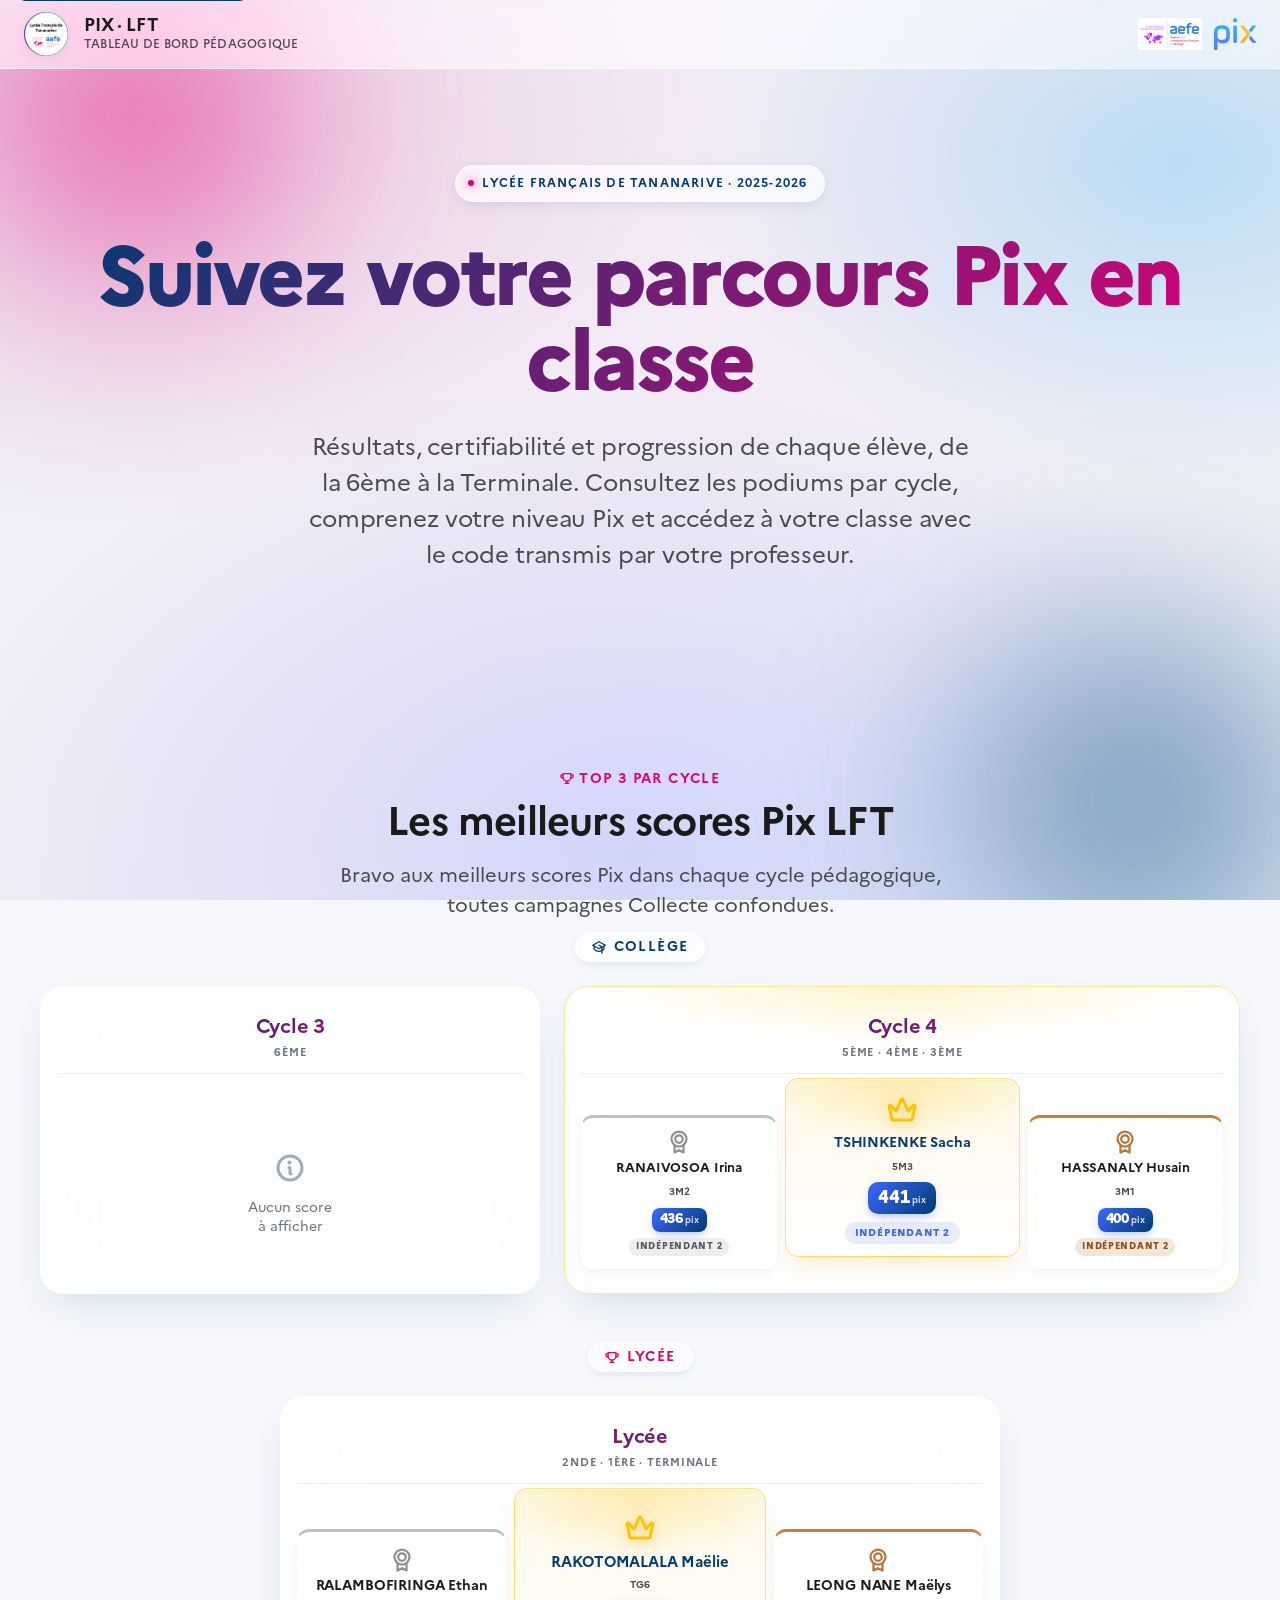
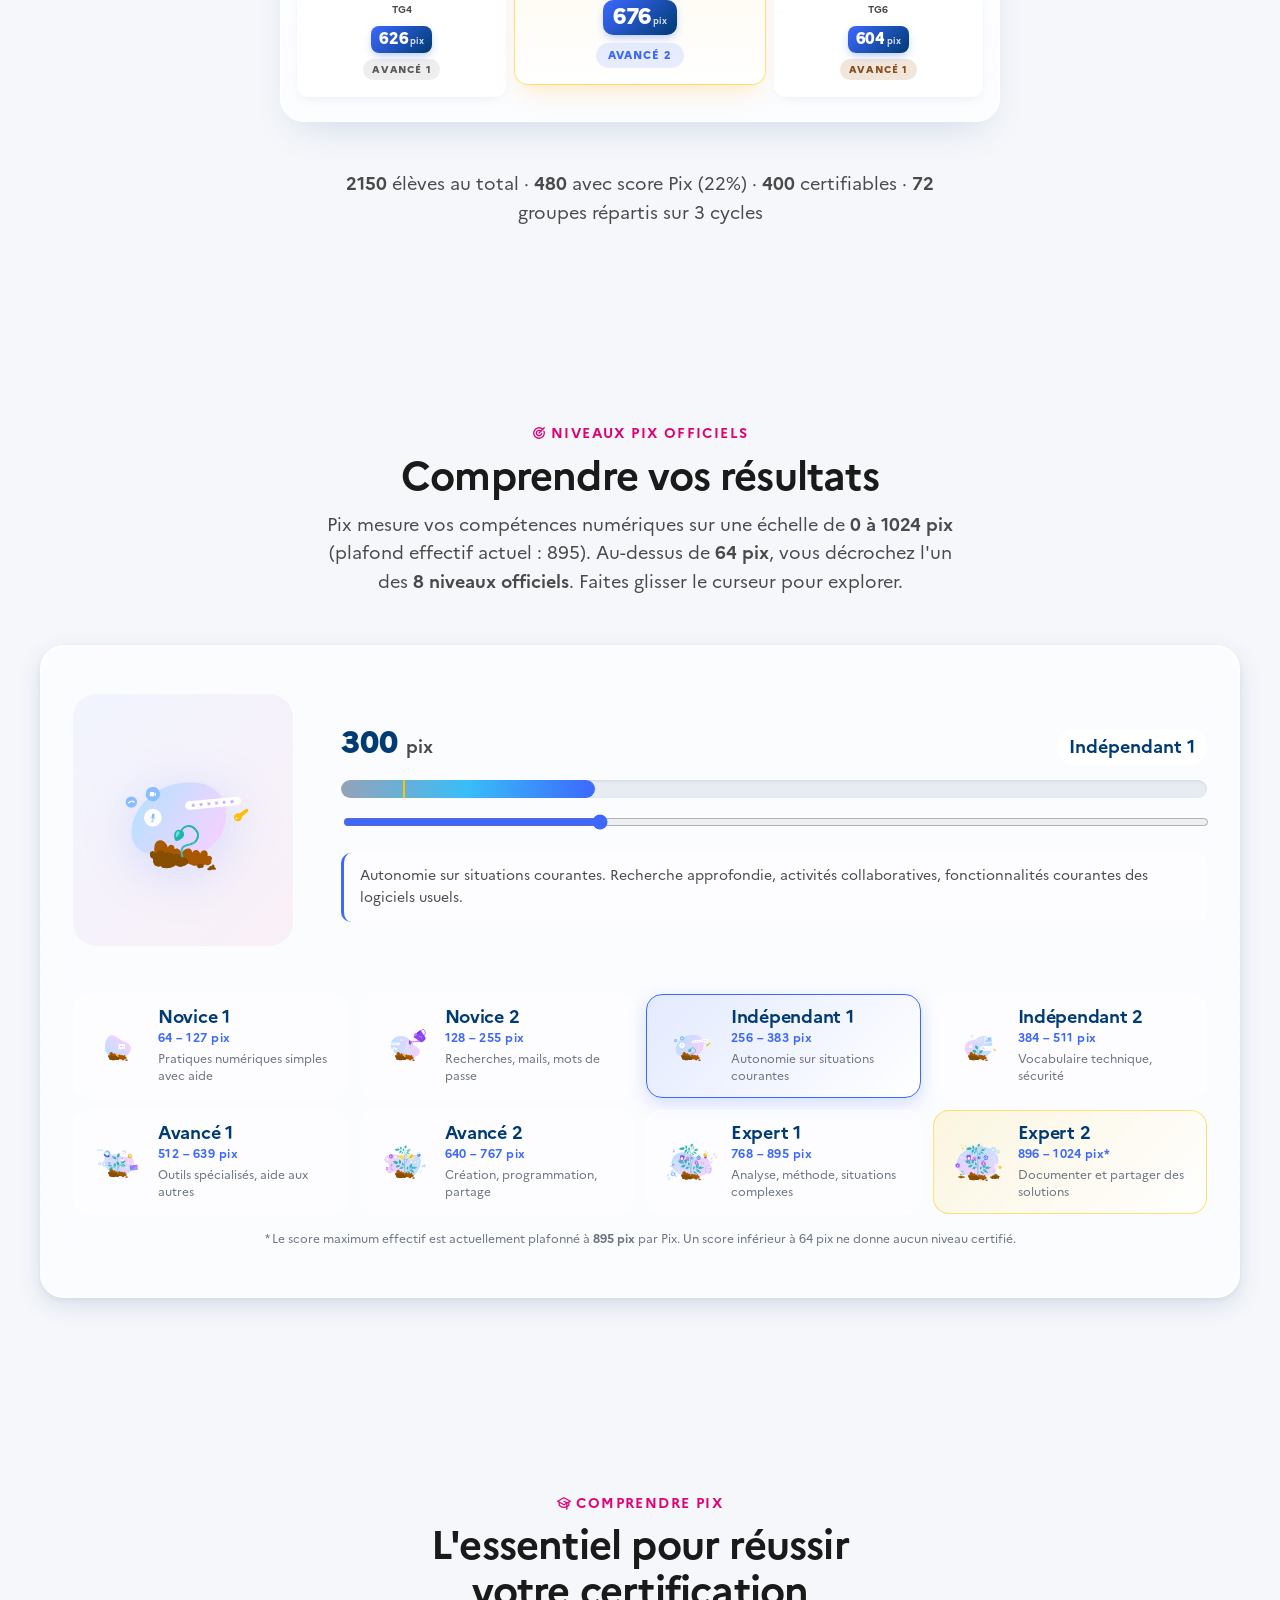
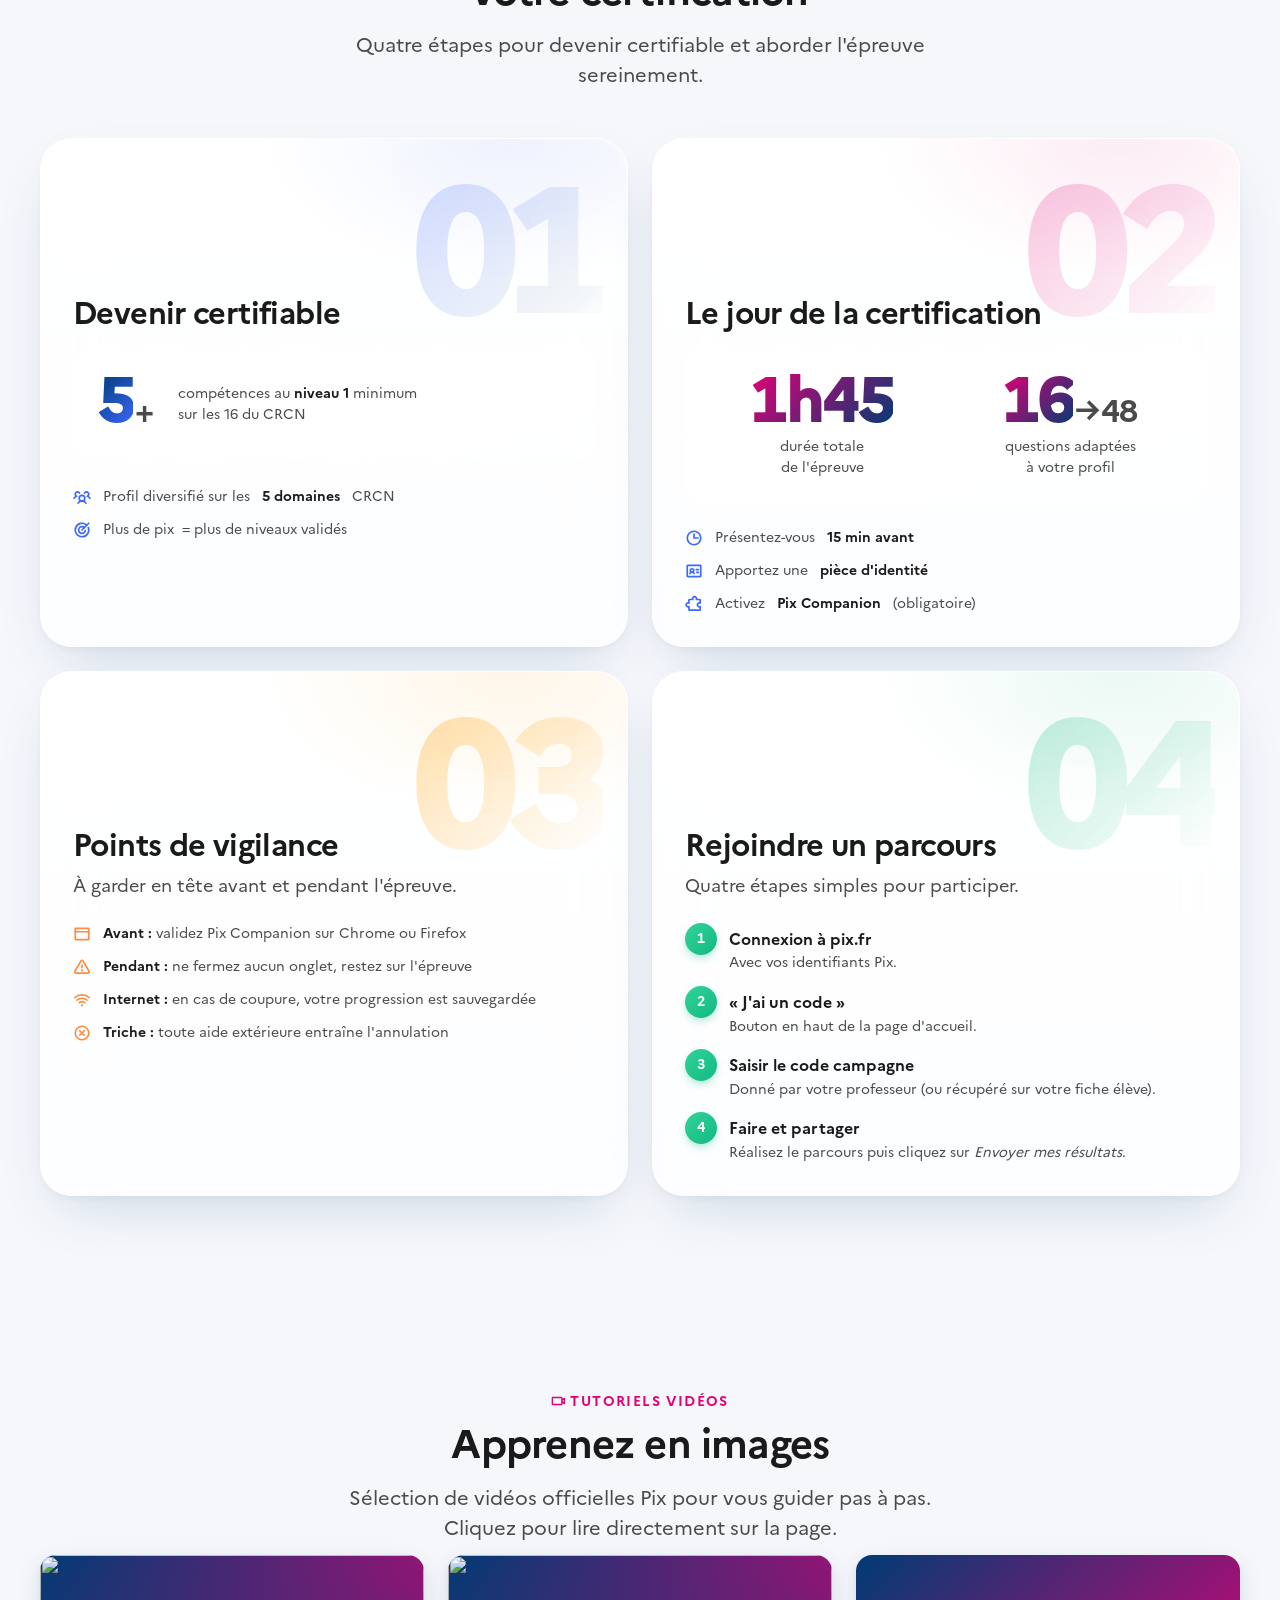
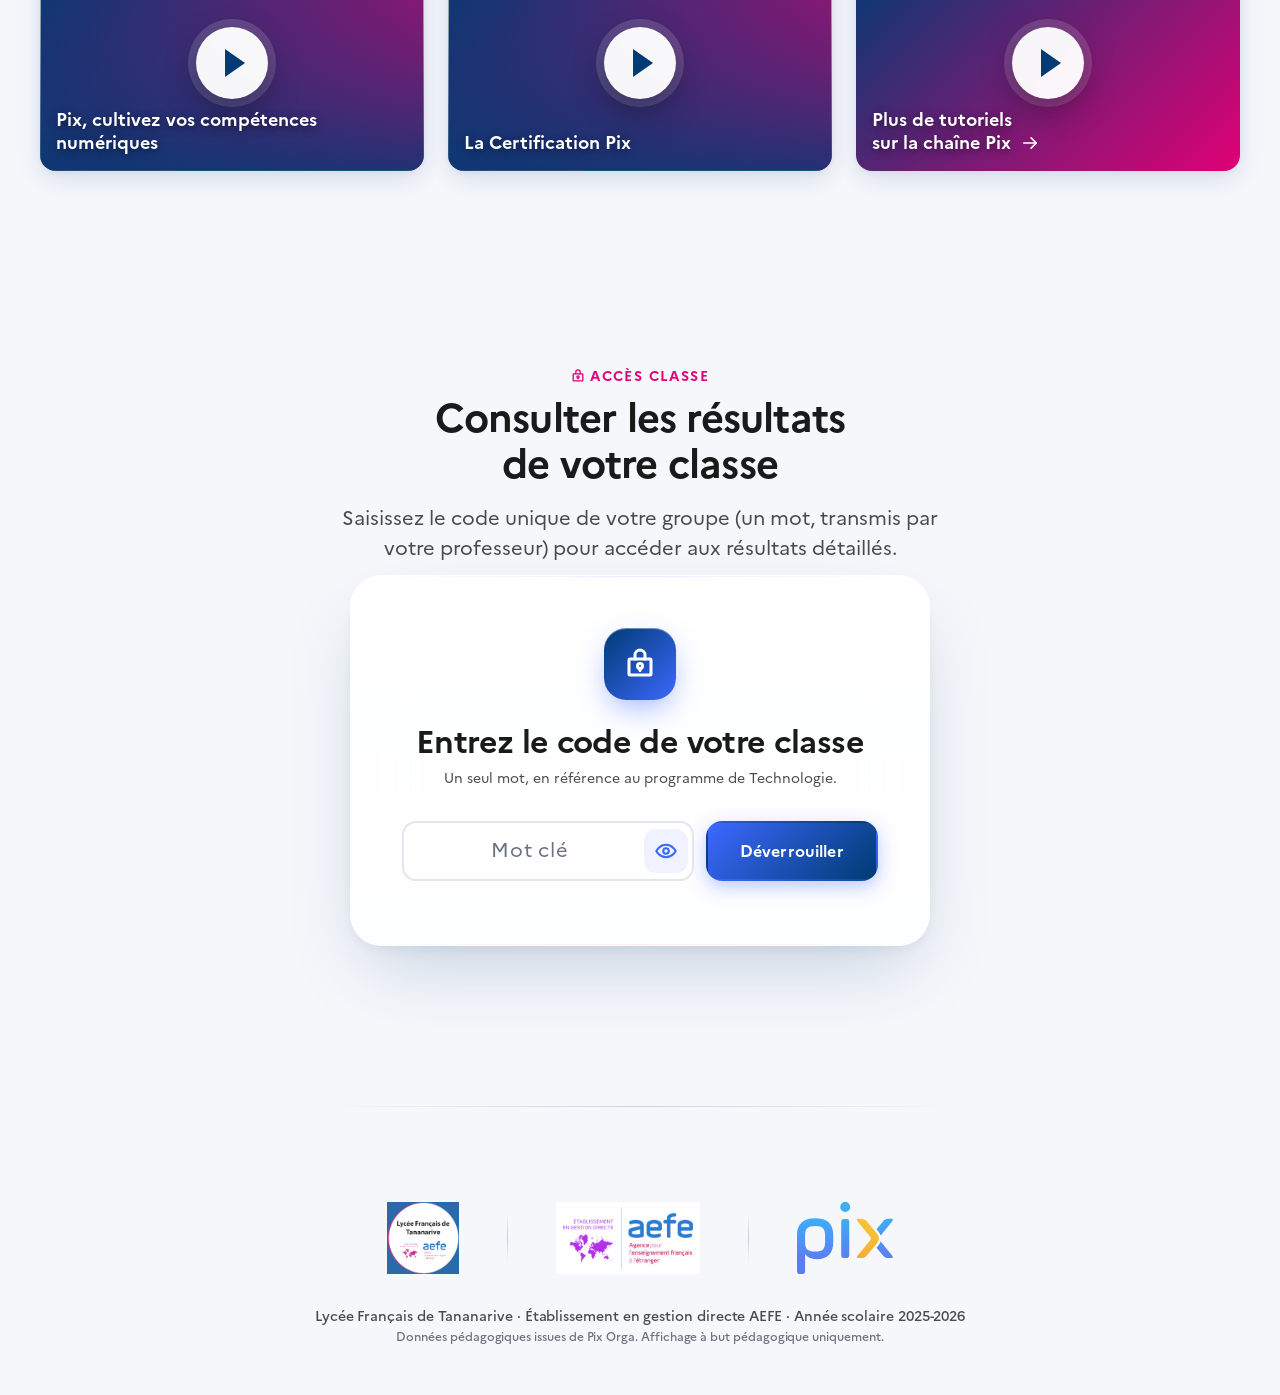
==== commit ee2b121d: "Comprendre Pix : retrait des 4 icônes + numéro filigrane GÉANT Demande utilisateur : enlever les 4 i" ====
--- a/index.html
+++ b/index.html
@@ -270,9 +270,6 @@
         <!-- 01 — Devenir certifiable -->
         <article class="feature-card feature-card--blue">
           <div class="feature-card__head">
-            <div class="feature-card__icon" aria-hidden="true">
-              <svg class="icon icon--lg"><use href="#ph-check-circle"/></svg>
-            </div>
             <div class="feature-card__num" aria-hidden="true">01</div>
           </div>
           <h3 class="feature-card__title">Devenir certifiable</h3>
@@ -294,9 +291,6 @@
         <!-- 02 — Le jour J -->
         <article class="feature-card feature-card--magenta">
           <div class="feature-card__head">
-            <div class="feature-card__icon" aria-hidden="true">
-              <svg class="icon icon--lg"><use href="#ph-calendar-check"/></svg>
-            </div>
             <div class="feature-card__num" aria-hidden="true">02</div>
           </div>
           <h3 class="feature-card__title">Le jour de la certification</h3>
@@ -322,9 +316,6 @@
         <!-- 03 — Points de vigilance -->
         <article class="feature-card feature-card--amber">
           <div class="feature-card__head">
-            <div class="feature-card__icon" aria-hidden="true">
-              <svg class="icon icon--lg"><use href="#ph-shield-warning"/></svg>
-            </div>
             <div class="feature-card__num" aria-hidden="true">03</div>
           </div>
           <h3 class="feature-card__title">Points de vigilance</h3>
@@ -353,9 +344,6 @@
         <!-- 04 — Rejoindre un parcours -->
         <article class="feature-card feature-card--green">
           <div class="feature-card__head">
-            <div class="feature-card__icon" aria-hidden="true">
-              <svg class="icon icon--lg"><use href="#ph-rocket-launch"/></svg>
-            </div>
             <div class="feature-card__num" aria-hidden="true">04</div>
           </div>
           <h3 class="feature-card__title">Rejoindre un parcours</h3>
--- a/css/components.css
+++ b/css/components.css
@@ -479,8 +479,9 @@
   margin-bottom: var(--space-2);
 }
 .podium-mini__score {
-  display: inline-flex;
+  display: flex;            /* block-level flex pour forcer le saut de ligne */
   align-items: baseline;
+  justify-content: center;
   gap: 2px;
   padding: 6px 10px;
   background: linear-gradient(135deg, var(--pix-blue), var(--lft-blue));
@@ -488,6 +489,9 @@
   border-radius: 10px;
   font-feature-settings: "ss01", "tnum";
   box-shadow: 0 4px 10px -2px rgba(61, 104, 255, 0.4);
+  width: fit-content;       /* taille auto, pas full-width */
+  margin-left: auto;        /* centrage horizontal */
+  margin-right: auto;
 }
 .podium-mini__score--side {
   padding: 4px 8px;
@@ -502,17 +506,37 @@
 .podium-mini__score--side .podium-mini__score-value { font-size: 14px; }
 .podium-mini__score-unit { font-size: 9px; font-weight: 600; opacity: 0.85; }
 .podium-mini__level {
-  display: inline-block;
-  margin-top: var(--space-2);
-  padding: 2px 8px;
-  background: rgba(61, 104, 255, 0.1);
+  display: block;            /* block pour saut de ligne forcé */
+  width: fit-content;
+  margin: var(--space-2) auto 0;  /* centré horizontalement, sous le score */
+  padding: 3px 10px;
+  background: rgba(61, 104, 255, 0.12);
   border-radius: 999px;
-  font-size: 9px;
+  font-size: 10px;
   font-weight: 800;
   color: var(--pix-blue);
   letter-spacing: 0.08em;
   text-transform: uppercase;
-}
+  white-space: nowrap;
+  text-align: center;
+}
+/* Variante 2e/3e : plus compact, couleur du métal */
+.podium-mini__level--side {
+  font-size: 9px;
+  padding: 2px 7px;
+  margin-top: 6px;
+}
+.podium-mini__side--silver .podium-mini__level--side {
+  background: rgba(160, 160, 160, 0.18);
+  color: #5a5a5a;
+}
+.podium-mini__side--bronze .podium-mini__level--side {
+  background: rgba(184, 118, 58, 0.18);
+  color: #8a4f1f;
+}
+/* Lycée (col--wide) : badges niveau plus grands pour cohérence visuelle */
+.podium-col--wide .podium-mini__level { font-size: 11px; padding: 4px 12px; }
+.podium-col--wide .podium-mini__level--side { font-size: 10px; padding: 3px 9px; }
 
 .podium-mini__side {
   position: relative;
@@ -1265,53 +1289,72 @@
 .feature-card--amber   { --card-tint: rgba(255, 159, 0, 0.20); }
 .feature-card--green   { --card-tint: rgba(16, 185, 129, 0.18); }
 
-/* Header : icône cercle + numéro filigrane */
+/* Header : juste le numéro géant à droite (les icônes ont été retirées) */
 .feature-card__head {
   display: flex;
   align-items: flex-start;
-  justify-content: space-between;
-  margin-bottom: var(--space-5);
-}
-
-.feature-card__icon {
-  width: 56px;
-  height: 56px;
-  border-radius: 18px;
-  display: grid;
-  place-items: center;
-  color: white;
-  font-size: 24px;
-  background: linear-gradient(135deg, var(--pix-blue), var(--lft-blue));
-  box-shadow:
-    0 8px 20px -6px rgba(61, 104, 255, 0.5),
-    inset 0 1px 0 rgba(255, 255, 255, 0.4);
-}
-.feature-card--magenta .feature-card__icon {
-  background: linear-gradient(135deg, var(--lft-magenta), #b8005e);
-  box-shadow: 0 8px 20px -6px rgba(225, 0, 117, 0.5), inset 0 1px 0 rgba(255, 255, 255, 0.4);
-}
-.feature-card--amber .feature-card__icon {
-  background: linear-gradient(135deg, var(--pix-yellow), var(--pix-orange));
-  color: #5c2c00;
-  box-shadow: 0 8px 20px -6px rgba(255, 159, 0, 0.5), inset 0 1px 0 rgba(255, 255, 255, 0.5);
-}
-.feature-card--green .feature-card__icon {
-  background: linear-gradient(135deg, #34d399, #10b981);
-  box-shadow: 0 8px 20px -6px rgba(16, 185, 129, 0.5), inset 0 1px 0 rgba(255, 255, 255, 0.4);
+  justify-content: flex-end;
+  margin-bottom: 0;
+  margin-top: calc(-1 * var(--space-3));
+  position: relative;
 }
 
 .feature-card__num {
-  font-size: 64px;
+  font-size: clamp(120px, 14vw, 180px);   /* TRÈS GRAND */
   font-weight: 800;
-  line-height: 0.9;
-  letter-spacing: -0.05em;
-  background: linear-gradient(180deg, rgba(0, 59, 115, 0.12), rgba(0, 59, 115, 0.04));
+  line-height: 0.85;
+  letter-spacing: -0.07em;                /* serrage typographique display */
+  background: linear-gradient(135deg,
+              rgba(0, 59, 115, 0.18) 0%,
+              rgba(0, 59, 115, 0.04) 70%,
+              transparent 100%);
   -webkit-background-clip: text;
           background-clip: text;
   -webkit-text-fill-color: transparent;
   font-feature-settings: "ss01", "tnum";
   user-select: none;
   pointer-events: none;
+  margin: 0 -8px 0 0;                     /* léger débord à droite pour l'élégance */
+  font-family: var(--font-sans);
+  transition: background 0.6s var(--ease-smooth), transform 0.6s var(--ease-spring);
+}
+
+/* Couleur du numéro adaptée à la teinte de chaque carte */
+.feature-card--blue .feature-card__num {
+  background: linear-gradient(135deg, rgba(61, 104, 255, 0.22), rgba(0, 59, 115, 0.05) 80%, transparent);
+  -webkit-background-clip: text;
+          background-clip: text;
+  -webkit-text-fill-color: transparent;
+}
+.feature-card--magenta .feature-card__num {
+  background: linear-gradient(135deg, rgba(225, 0, 117, 0.22), rgba(225, 0, 117, 0.05) 80%, transparent);
+  -webkit-background-clip: text;
+          background-clip: text;
+  -webkit-text-fill-color: transparent;
+}
+.feature-card--amber .feature-card__num {
+  background: linear-gradient(135deg, rgba(255, 159, 0, 0.32), rgba(255, 159, 0, 0.06) 80%, transparent);
+  -webkit-background-clip: text;
+          background-clip: text;
+  -webkit-text-fill-color: transparent;
+}
+.feature-card--green .feature-card__num {
+  background: linear-gradient(135deg, rgba(16, 185, 129, 0.26), rgba(16, 185, 129, 0.05) 80%, transparent);
+  -webkit-background-clip: text;
+          background-clip: text;
+  -webkit-text-fill-color: transparent;
+}
+
+/* Au hover, le numéro s'intensifie légèrement */
+.feature-card:hover .feature-card__num {
+  transform: translateY(-2px) scale(1.02);
+}
+
+/* Sur le titre, on remonte au-dessus du numéro pour que l'écriture reste lisible */
+.feature-card__title {
+  position: relative;
+  z-index: 1;
+  margin-top: calc(-1 * var(--space-6));   /* le titre passe DEVANT le bas du numéro */
 }
 
 .feature-card__title {
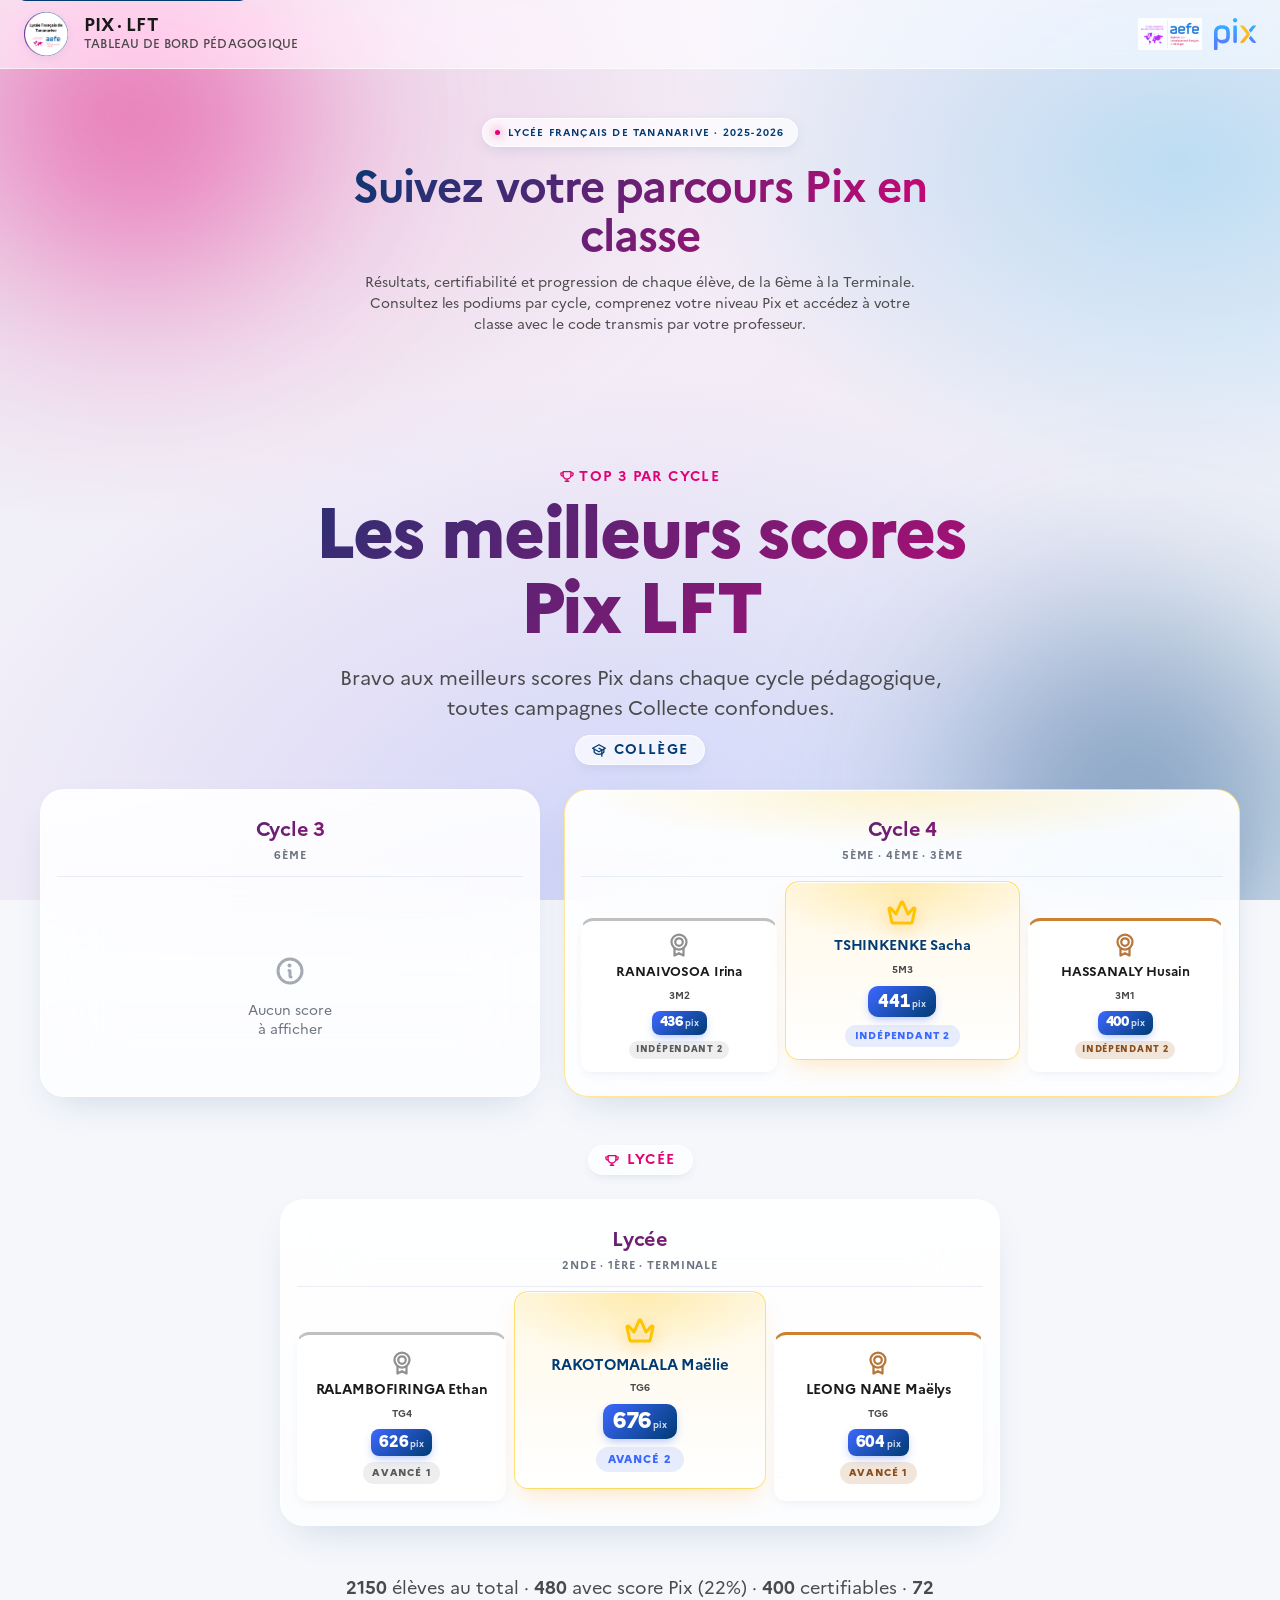
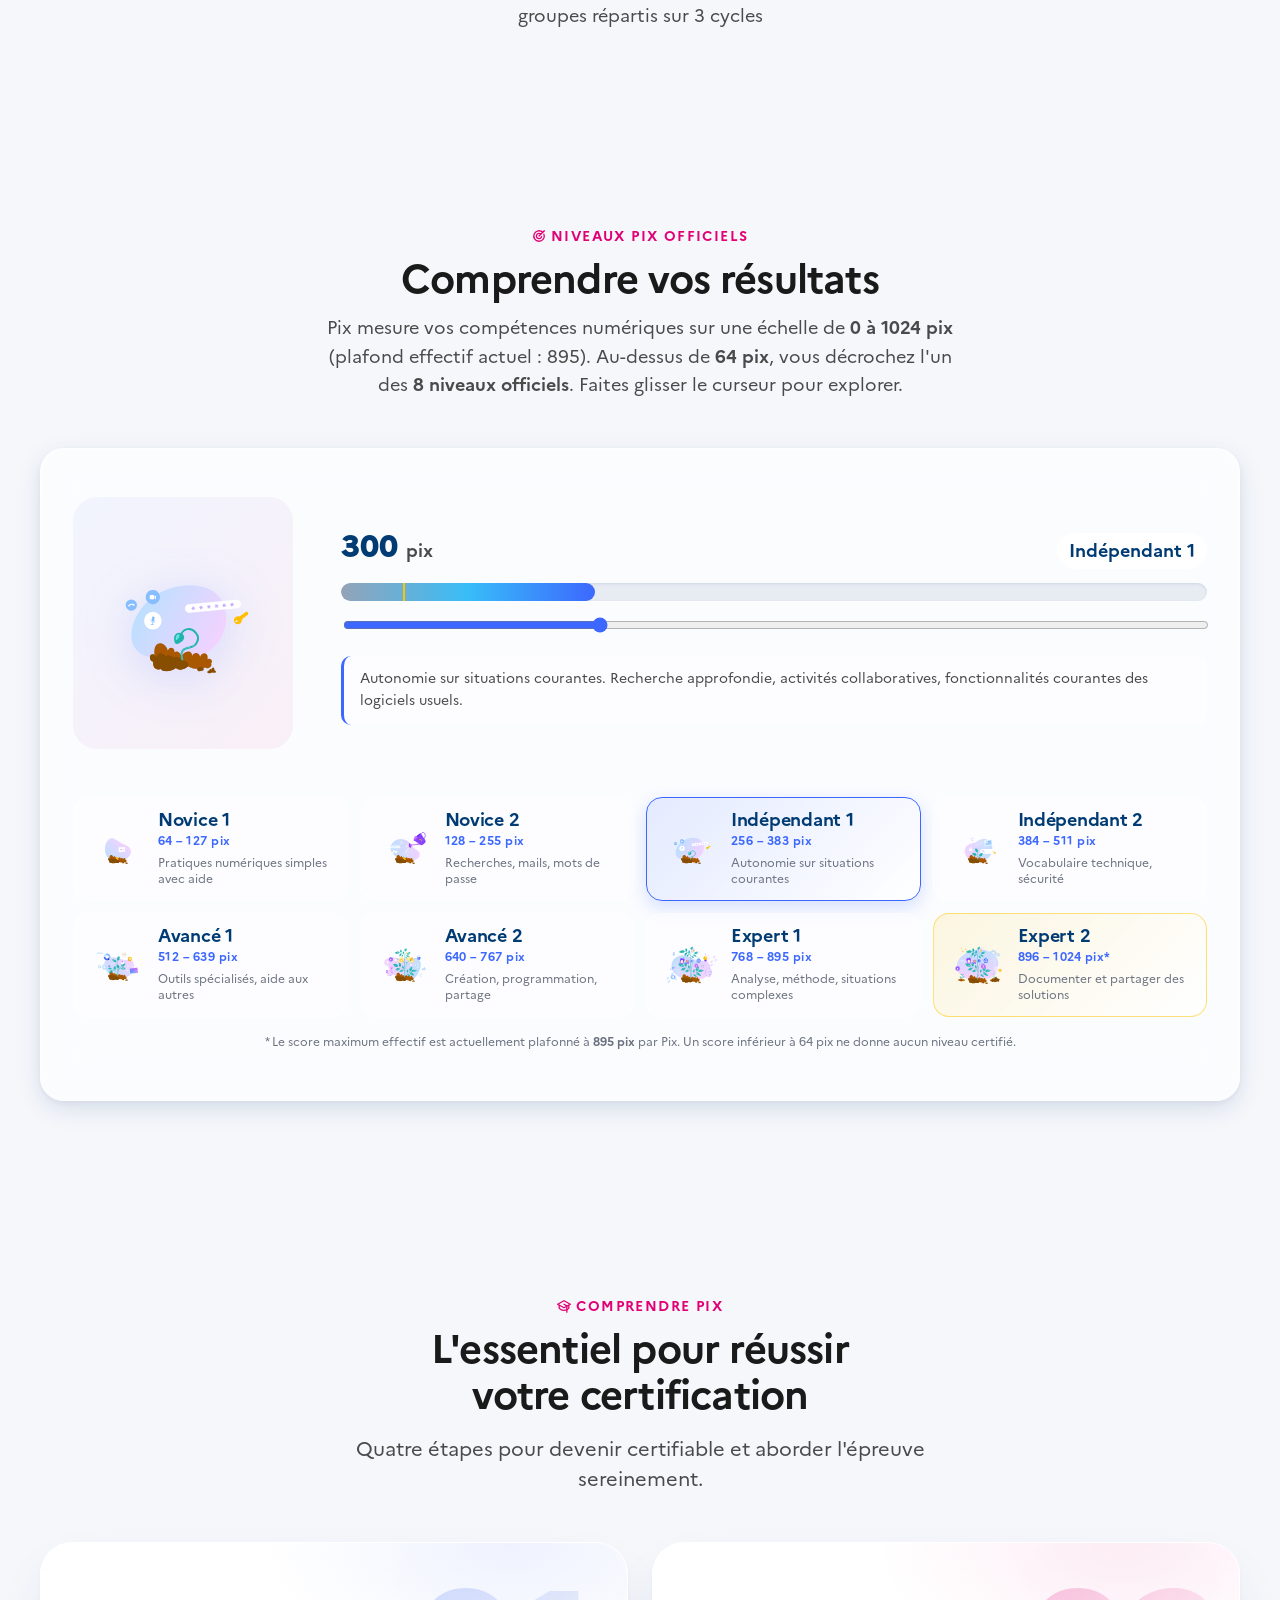
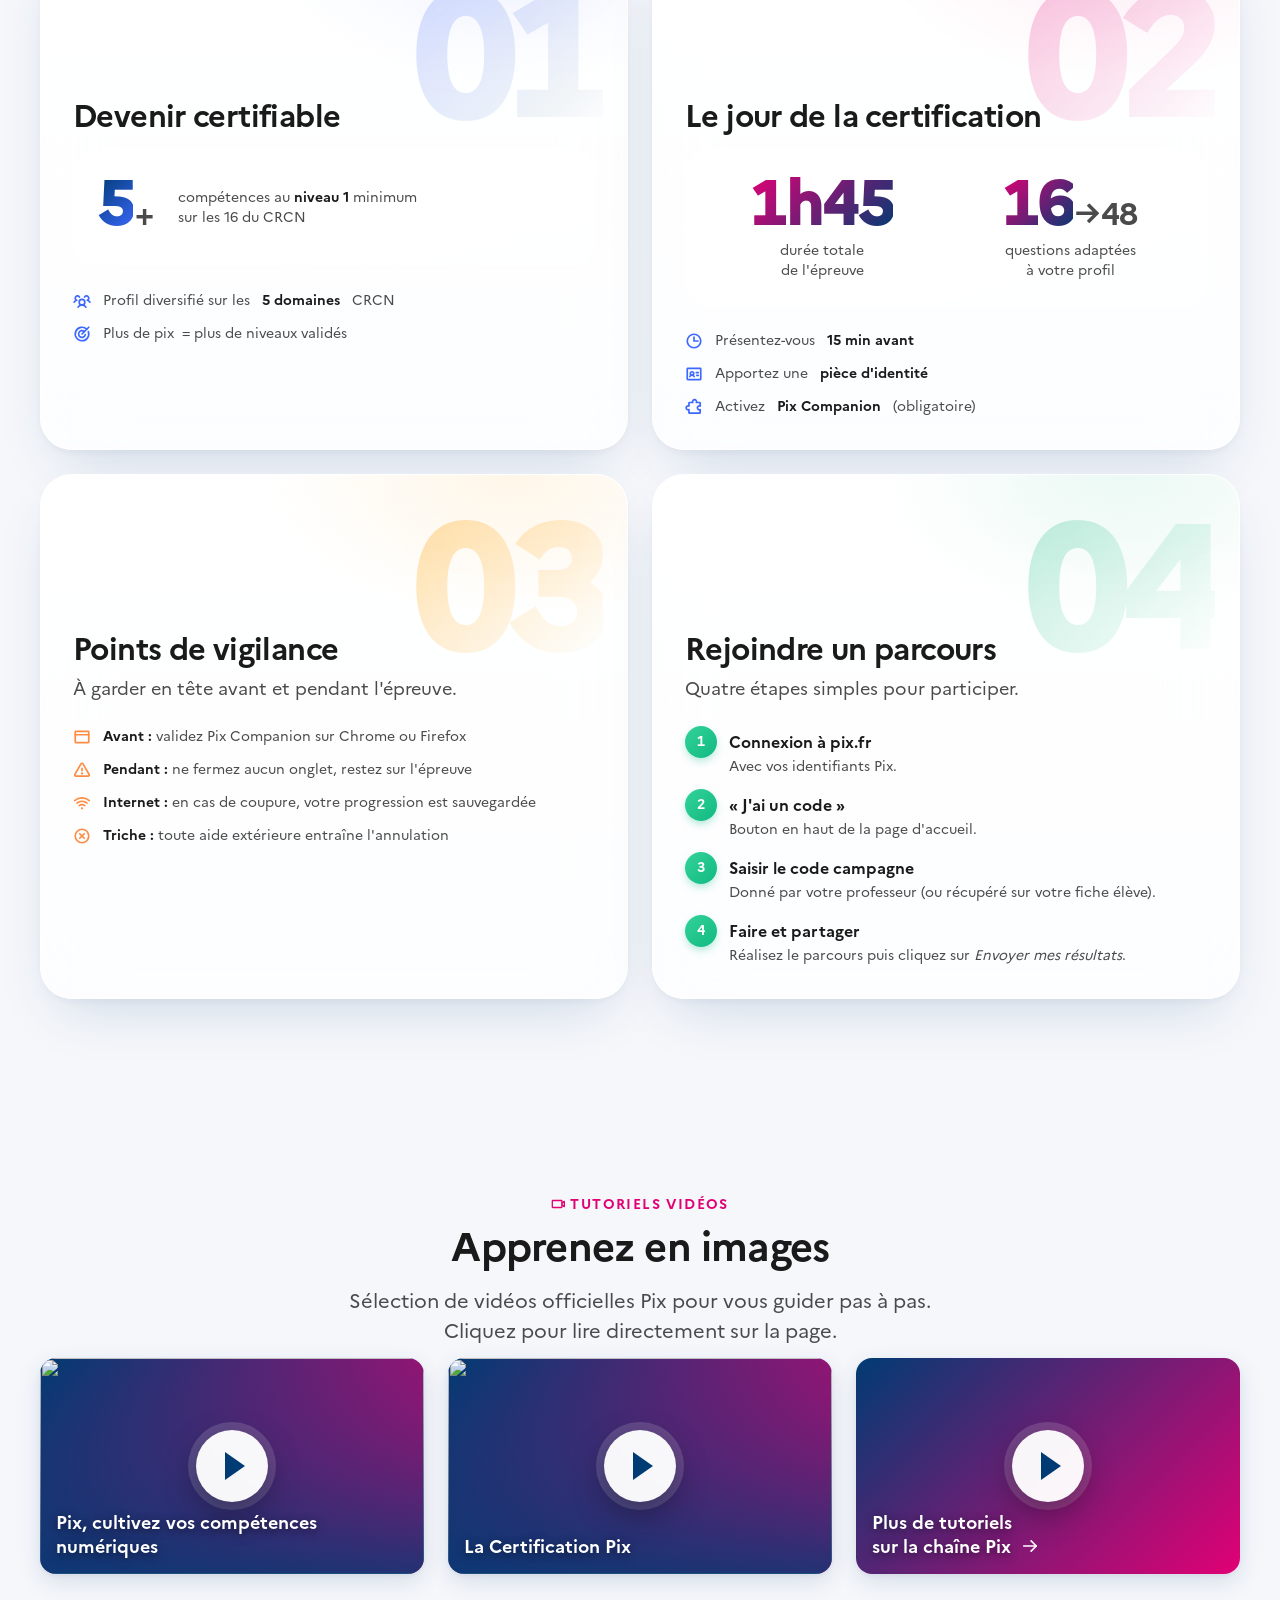
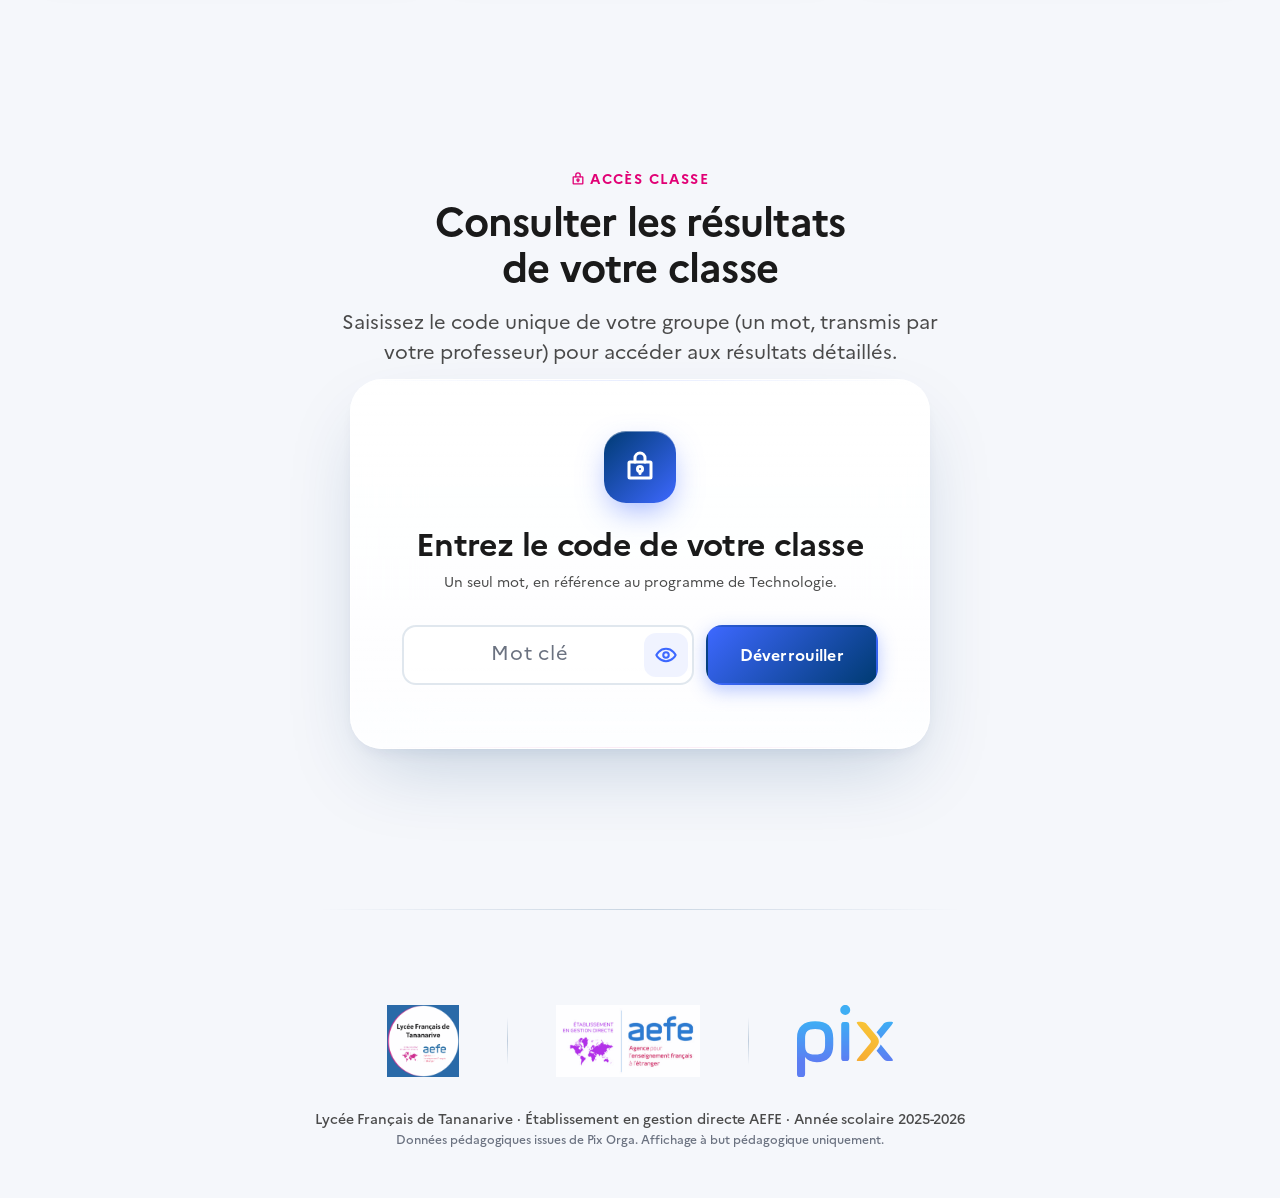
==== commit 460720fa: "Hiérarchie visuelle : Hero compact + 'Les meilleurs scores Pix LFT' agrandi L'attention de l'utilisa" ====
--- a/index.html
+++ b/index.html
@@ -77,9 +77,9 @@
 
     <!-- ─── PODIUMS PAR CYCLE (3 colonnes simultanées) ─────── -->
     <section class="container section reveal" aria-labelledby="podium-title">
-      <header class="section-title">
+      <header class="section-title section-title--hero">
         <span class="section-title__eyebrow"><svg class="icon" aria-hidden="true"><use href="#ph-trophy"/></svg> Top 3 par cycle</span>
-        <h2 class="section-title__heading" id="podium-title">Les meilleurs scores Pix LFT</h2>
+        <h2 class="section-title__heading" id="podium-title">Les meilleurs scores<br>Pix LFT</h2>
         <p class="section-title__sub">Bravo aux meilleurs scores Pix dans chaque cycle pédagogique, toutes campagnes Collecte confondues.</p>
       </header>
 
--- a/css/components.css
+++ b/css/components.css
@@ -108,11 +108,11 @@
 }
 
 /* ─────────────────────────────────────────────────────────────
- * Hero — version Apple premium (centrée, aérée, badge animé)
+ * Hero — version compacte (l'attention va sur le podium)
  * ───────────────────────────────────────────────────────────── */
 
 .hero {
-  padding: clamp(var(--space-7), 8vw, var(--space-9)) 0 var(--space-8);
+  padding: clamp(var(--space-6), 5vw, var(--space-7)) 0 var(--space-6);
   text-align: center;
 }
 
@@ -120,27 +120,27 @@
   display: inline-flex;
   align-items: center;
   gap: var(--space-2);
-  padding: var(--space-2) var(--space-4) var(--space-2) var(--space-3);
+  padding: 6px var(--space-3) 6px var(--space-3);
   background: rgba(255, 255, 255, 0.7);
   backdrop-filter: blur(28px) saturate(180%);
   -webkit-backdrop-filter: blur(28px) saturate(180%);
   border: 1px solid rgba(255, 255, 255, 0.8);
   border-radius: var(--radius-pill);
-  font-size: var(--text-xs);
+  font-size: 10px;
   font-weight: 700;
   color: var(--lft-blue);
-  margin-bottom: var(--space-6);
-  letter-spacing: 0.1em;
+  margin-bottom: var(--space-4);
+  letter-spacing: 0.12em;
   text-transform: uppercase;
   box-shadow: 0 4px 16px -4px rgba(0, 59, 115, 0.15);
 }
 .hero__eyebrow::before {
   content: "";
-  width: 6px;
-  height: 6px;
+  width: 5px;
+  height: 5px;
   background: var(--lft-magenta);
   border-radius: 50%;
-  box-shadow: 0 0 12px var(--lft-magenta);
+  box-shadow: 0 0 10px var(--lft-magenta);
   animation: heroBadgePulse 2s ease-in-out infinite;
 }
 @keyframes heroBadgePulse {
@@ -149,23 +149,26 @@
 }
 
 .hero__title {
-  font-size: clamp(40px, 7vw, 84px);
-  font-weight: 800;
-  line-height: 1.02;
-  letter-spacing: -0.03em;
+  font-size: clamp(28px, 3.6vw, 44px);    /* nettement plus petit */
+  font-weight: 700;                        /* moins gras (meilleure élégance à cette taille) */
+  line-height: 1.1;
+  letter-spacing: -0.02em;
   background: linear-gradient(135deg, var(--lft-blue) 0%, var(--lft-magenta) 100%);
   -webkit-background-clip: text;
           background-clip: text;
   -webkit-text-fill-color: transparent;
-  margin-bottom: var(--space-5);
+  margin-bottom: var(--space-3);
   font-feature-settings: "ss01", "kern";
+  max-width: 640px;
+  margin-left: auto;
+  margin-right: auto;
 }
 
 .hero__subtitle {
-  font-size: clamp(var(--text-md), 2vw, var(--text-xl));
+  font-size: var(--text-sm);
   color: var(--text-secondary);
-  max-width: 680px;
-  margin: 0 auto var(--space-6);
+  max-width: 580px;
+  margin: 0 auto;
   line-height: 1.5;
   font-weight: 400;
   letter-spacing: -0.005em;
@@ -1199,6 +1202,18 @@
   font-weight: 700;
   letter-spacing: -0.02em;
   color: var(--text-primary);
+}
+
+/* Variante AMPLIFIÉE — pour la section podium (mise en évidence de l'attention) */
+.section-title--hero .section-title__heading {
+  font-size: clamp(40px, 6vw, 72px);
+  font-weight: 800;
+  letter-spacing: -0.03em;
+  background: linear-gradient(135deg, var(--lft-blue) 0%, var(--lft-magenta) 100%);
+  -webkit-background-clip: text;
+          background-clip: text;
+  -webkit-text-fill-color: transparent;
+  line-height: 1.05;
 }
 
 .section-intro {
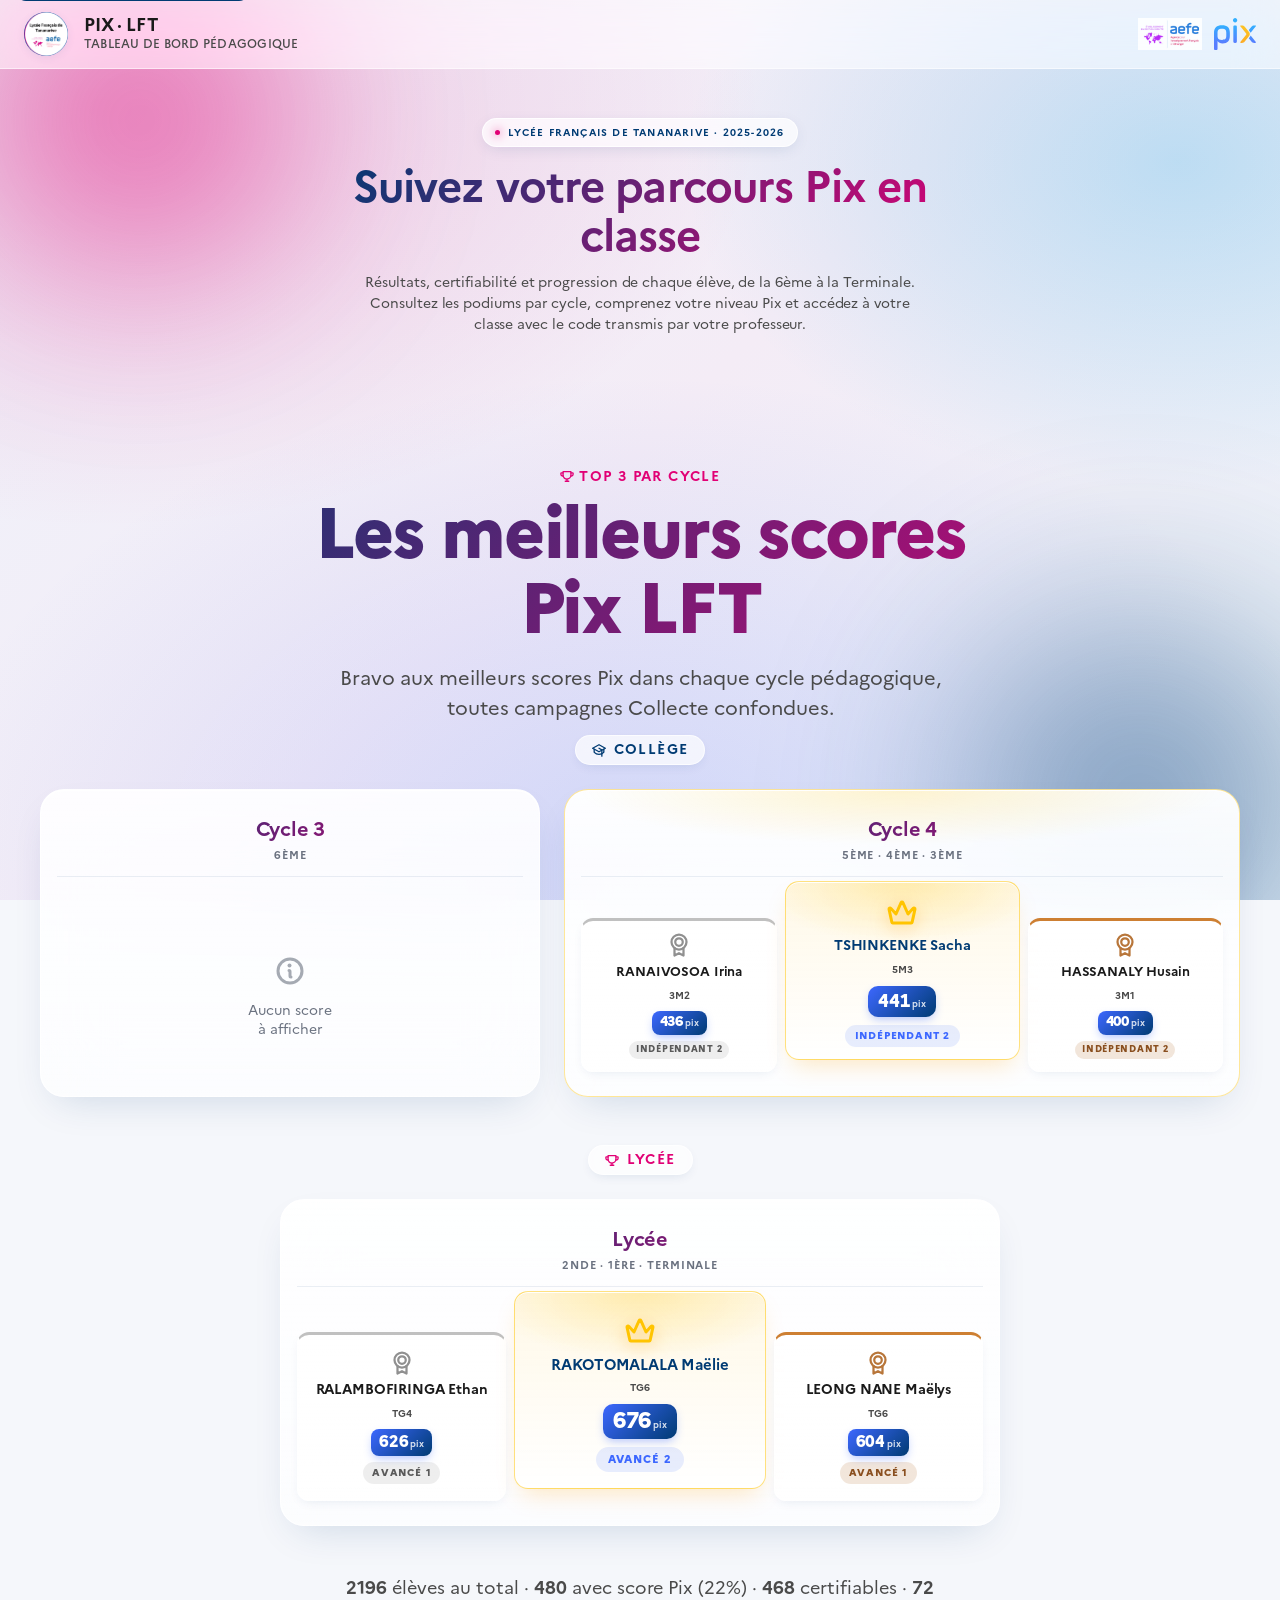
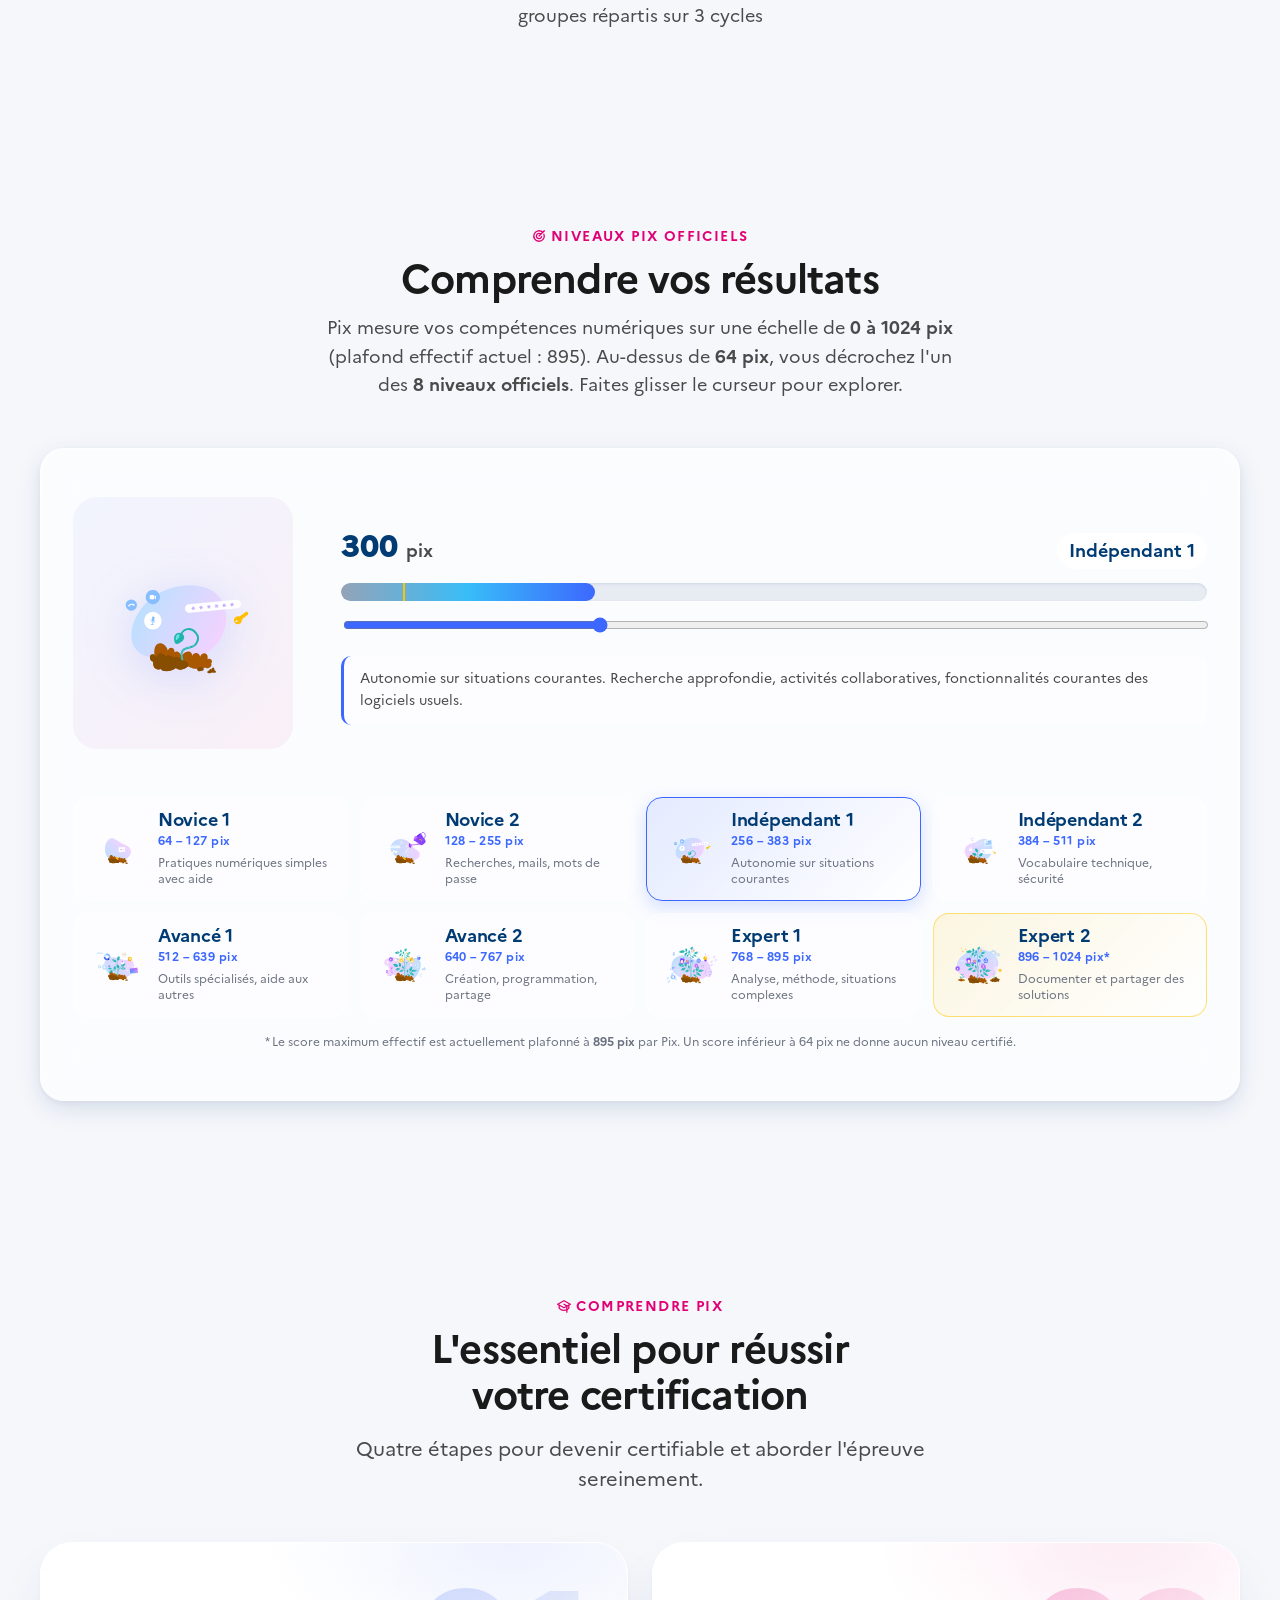
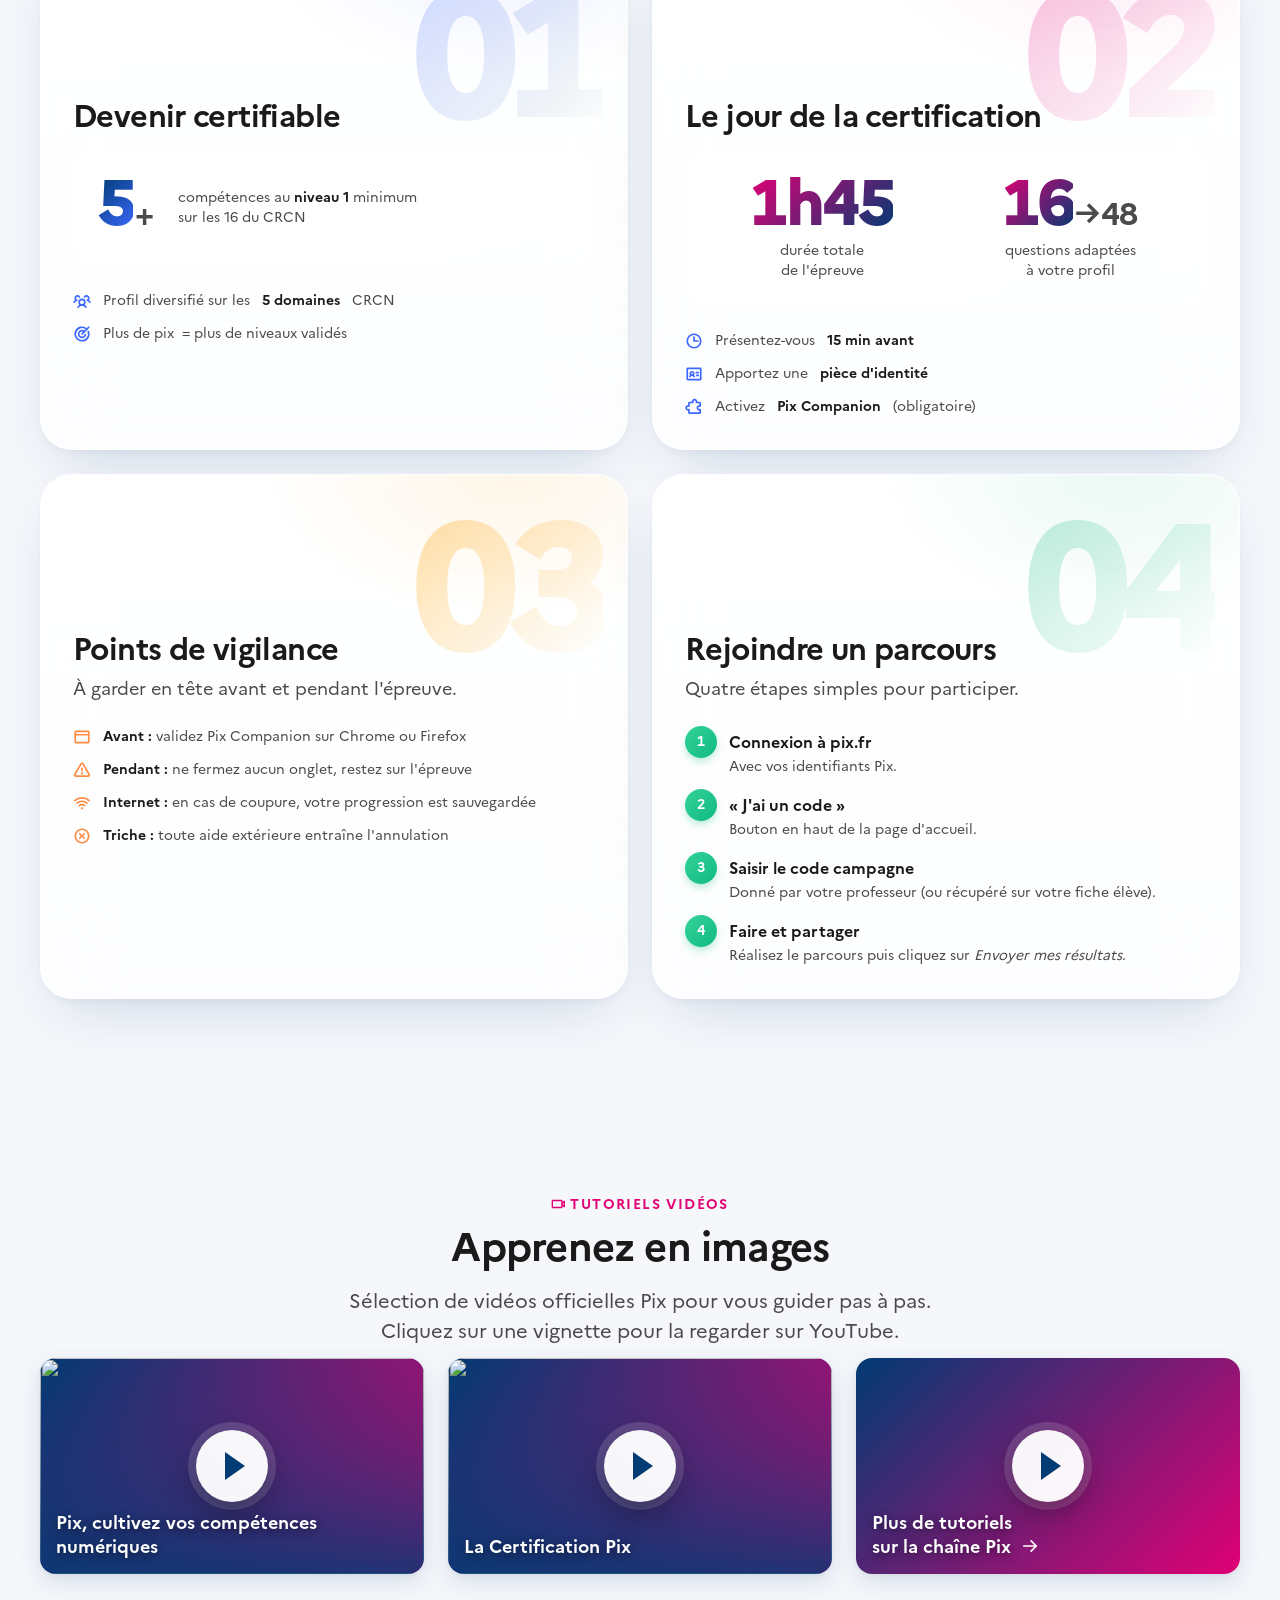
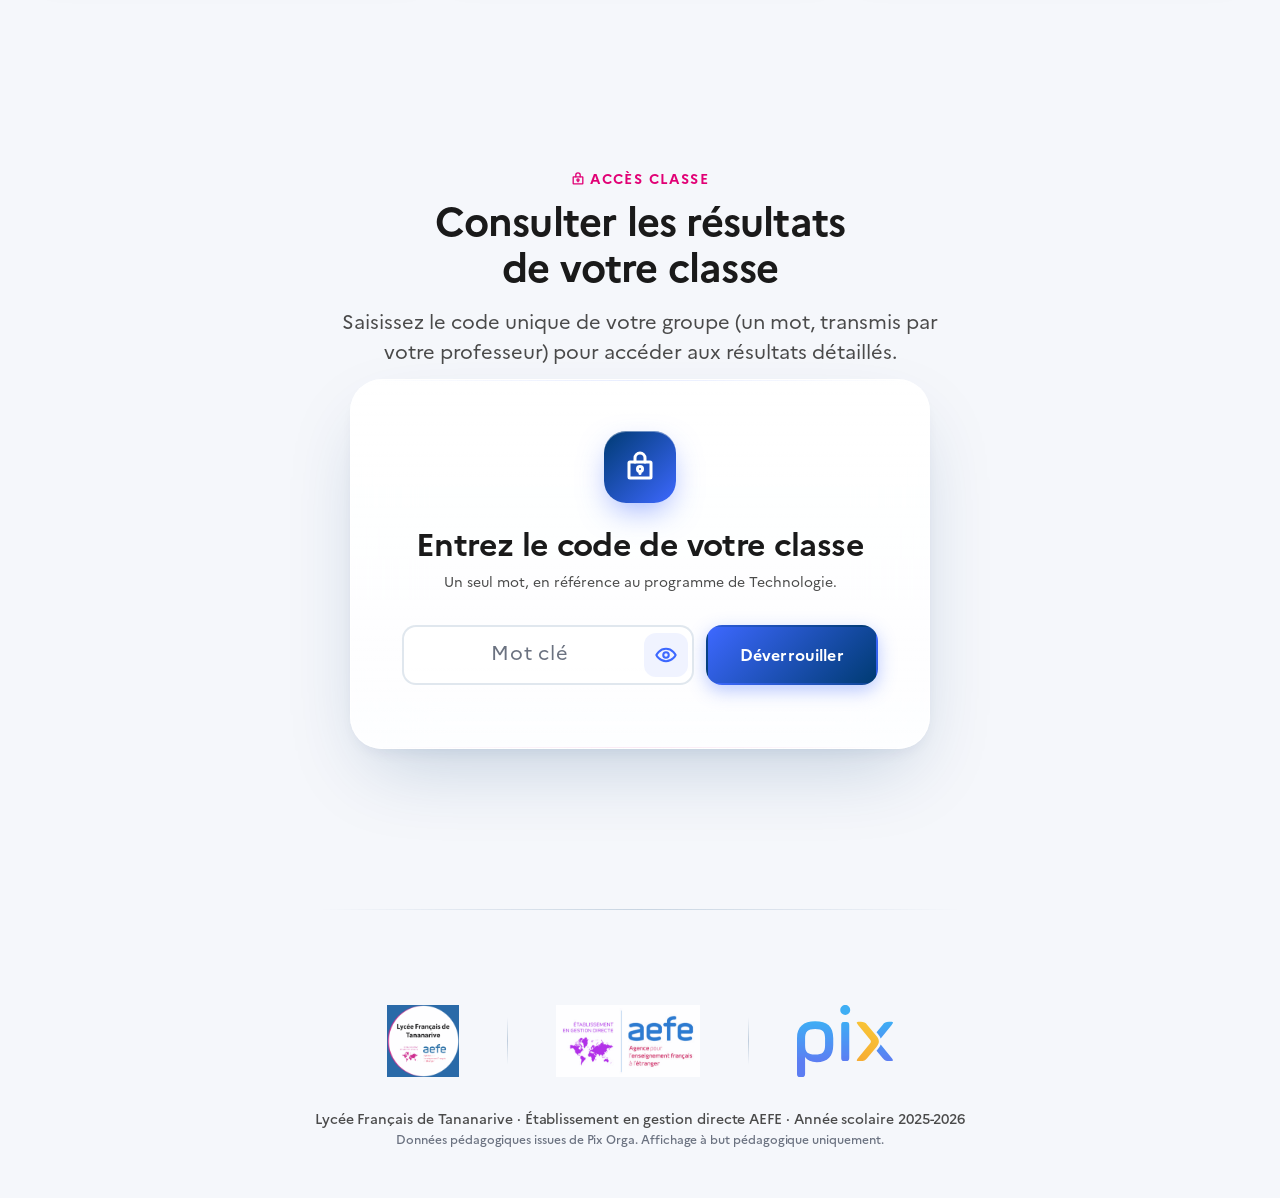
==== commit 98776f52: "Vidéos : ouvrir directement sur YouTube (contourne le challenge anti-bot) YouTube affiche fréquemmen" ====
--- a/index.html
+++ b/index.html
@@ -388,15 +388,15 @@
       <header class="section-title">
         <span class="section-title__eyebrow"><svg class="icon" aria-hidden="true"><use href="#ph-video-camera"/></svg> Tutoriels vidéos</span>
         <h2 class="section-title__heading" id="videos-title">Apprenez en images</h2>
-        <p class="section-title__sub">Sélection de vidéos officielles Pix pour vous guider pas à pas.<br>Cliquez pour lire directement sur la page.</p>
+        <p class="section-title__sub">Sélection de vidéos officielles Pix pour vous guider pas à pas.<br>Cliquez sur une vignette pour la regarder sur YouTube.</p>
       </header>
 
       <div class="cards-grid">
         <div class="video-card video-card--embed"
              data-video-id="1B8fBmLIsh8"
              data-title="Pix, cultivez vos compétences numériques"
-             role="button" tabindex="0"
-             aria-label="Lire la vidéo : Pix, cultivez vos compétences numériques">
+             role="link" tabindex="0"
+             aria-label="Voir sur YouTube : Pix, cultivez vos compétences numériques">
           <img class="video-card__thumb" loading="lazy"
                src="https://i.ytimg.com/vi/1B8fBmLIsh8/hqdefault.jpg"
                alt="">
@@ -407,8 +407,8 @@
         <div class="video-card video-card--embed"
              data-video-id="gHuCeWiaTxM"
              data-title="La Certification Pix"
-             role="button" tabindex="0"
-             aria-label="Lire la vidéo : La Certification Pix">
+             role="link" tabindex="0"
+             aria-label="Voir sur YouTube : La Certification Pix">
           <img class="video-card__thumb" loading="lazy"
                src="https://i.ytimg.com/vi/gHuCeWiaTxM/hqdefault.jpg"
                alt="">
--- a/css/components.css
+++ b/css/components.css
@@ -2279,6 +2279,40 @@
   font-size: var(--text-sm);
   font-feature-settings: "ss01", "tnum";
 }
+
+/* Pastille de groupe Pix Orga (colonne "Groupe(s)") */
+.cell-groupes {
+  display: flex;
+  flex-wrap: wrap;
+  gap: 4px;
+  align-items: center;
+  padding-block: var(--space-2);
+}
+.student-group {
+  display: inline-flex;
+  align-items: center;
+  padding: 2px 8px;
+  border-radius: 8px;
+  background: rgba(0, 59, 115, 0.06);
+  color: var(--lft-blue);
+  font-size: 0.72rem;
+  font-weight: 600;
+  letter-spacing: -0.005em;
+  white-space: nowrap;
+  line-height: 1.4;
+}
+.student-group--techno {
+  background: linear-gradient(135deg, rgba(61, 104, 255, 0.14), rgba(0, 59, 115, 0.08));
+  color: var(--lft-blue);
+  font-weight: 700;
+  box-shadow: inset 0 0 0 1px rgba(61, 104, 255, 0.2);
+}
+.student-group--none {
+  background: transparent;
+  color: var(--text-muted);
+  font-style: italic;
+  font-weight: 400;
+}
 .student-rank--plain {
   background: rgba(0, 59, 115, 0.05);
   color: var(--text-muted);
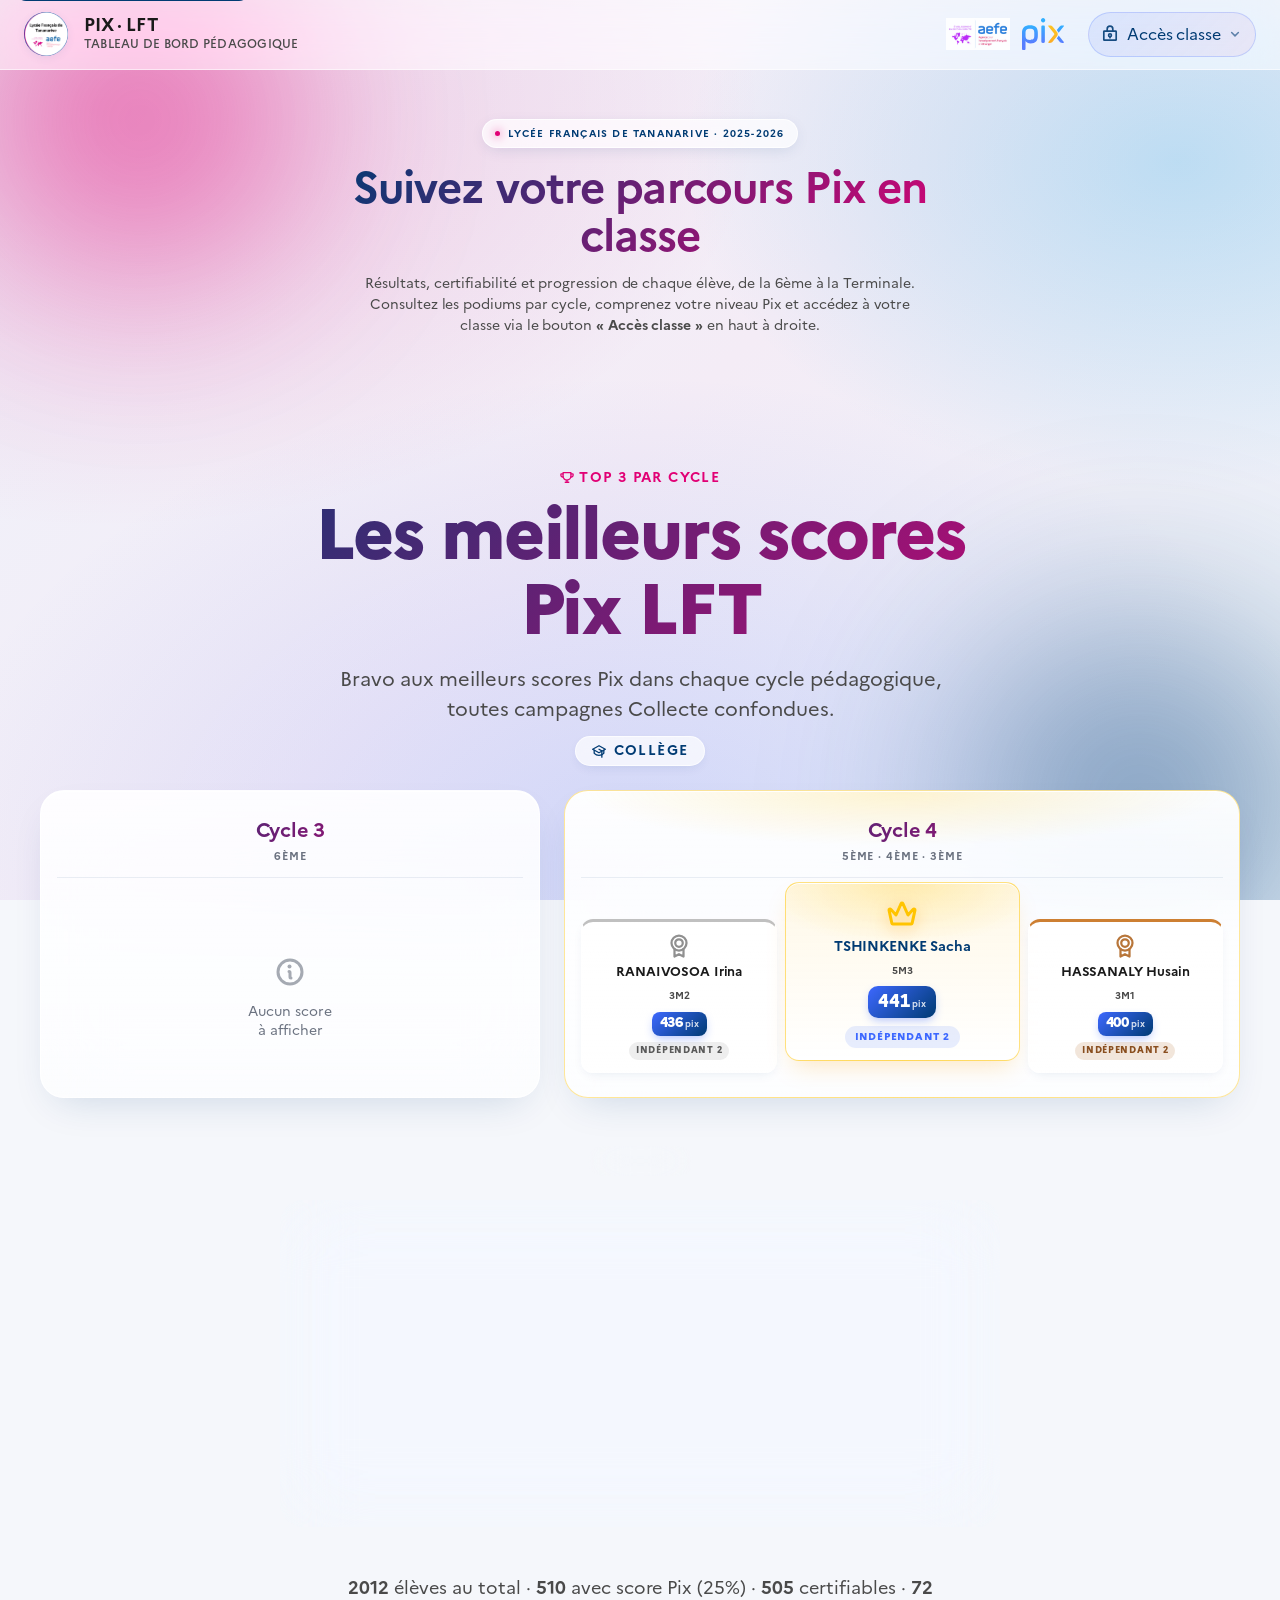
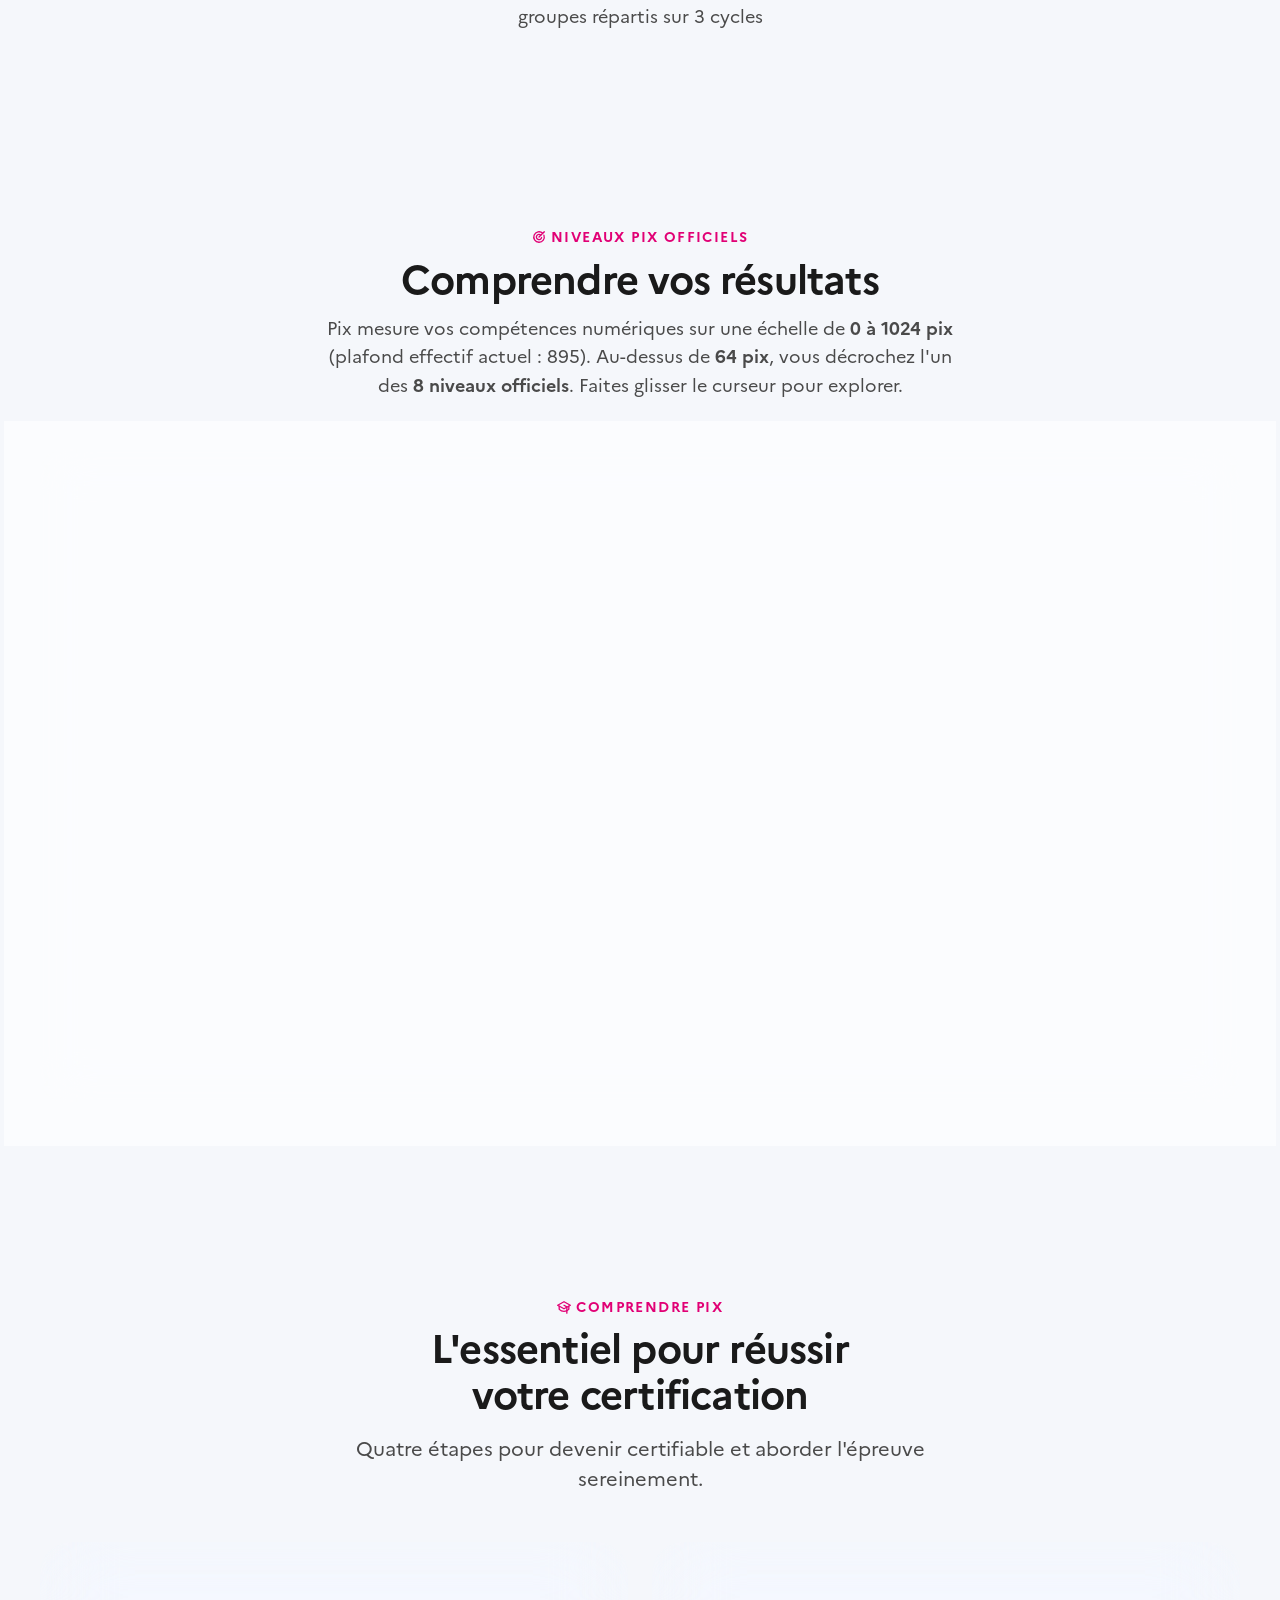
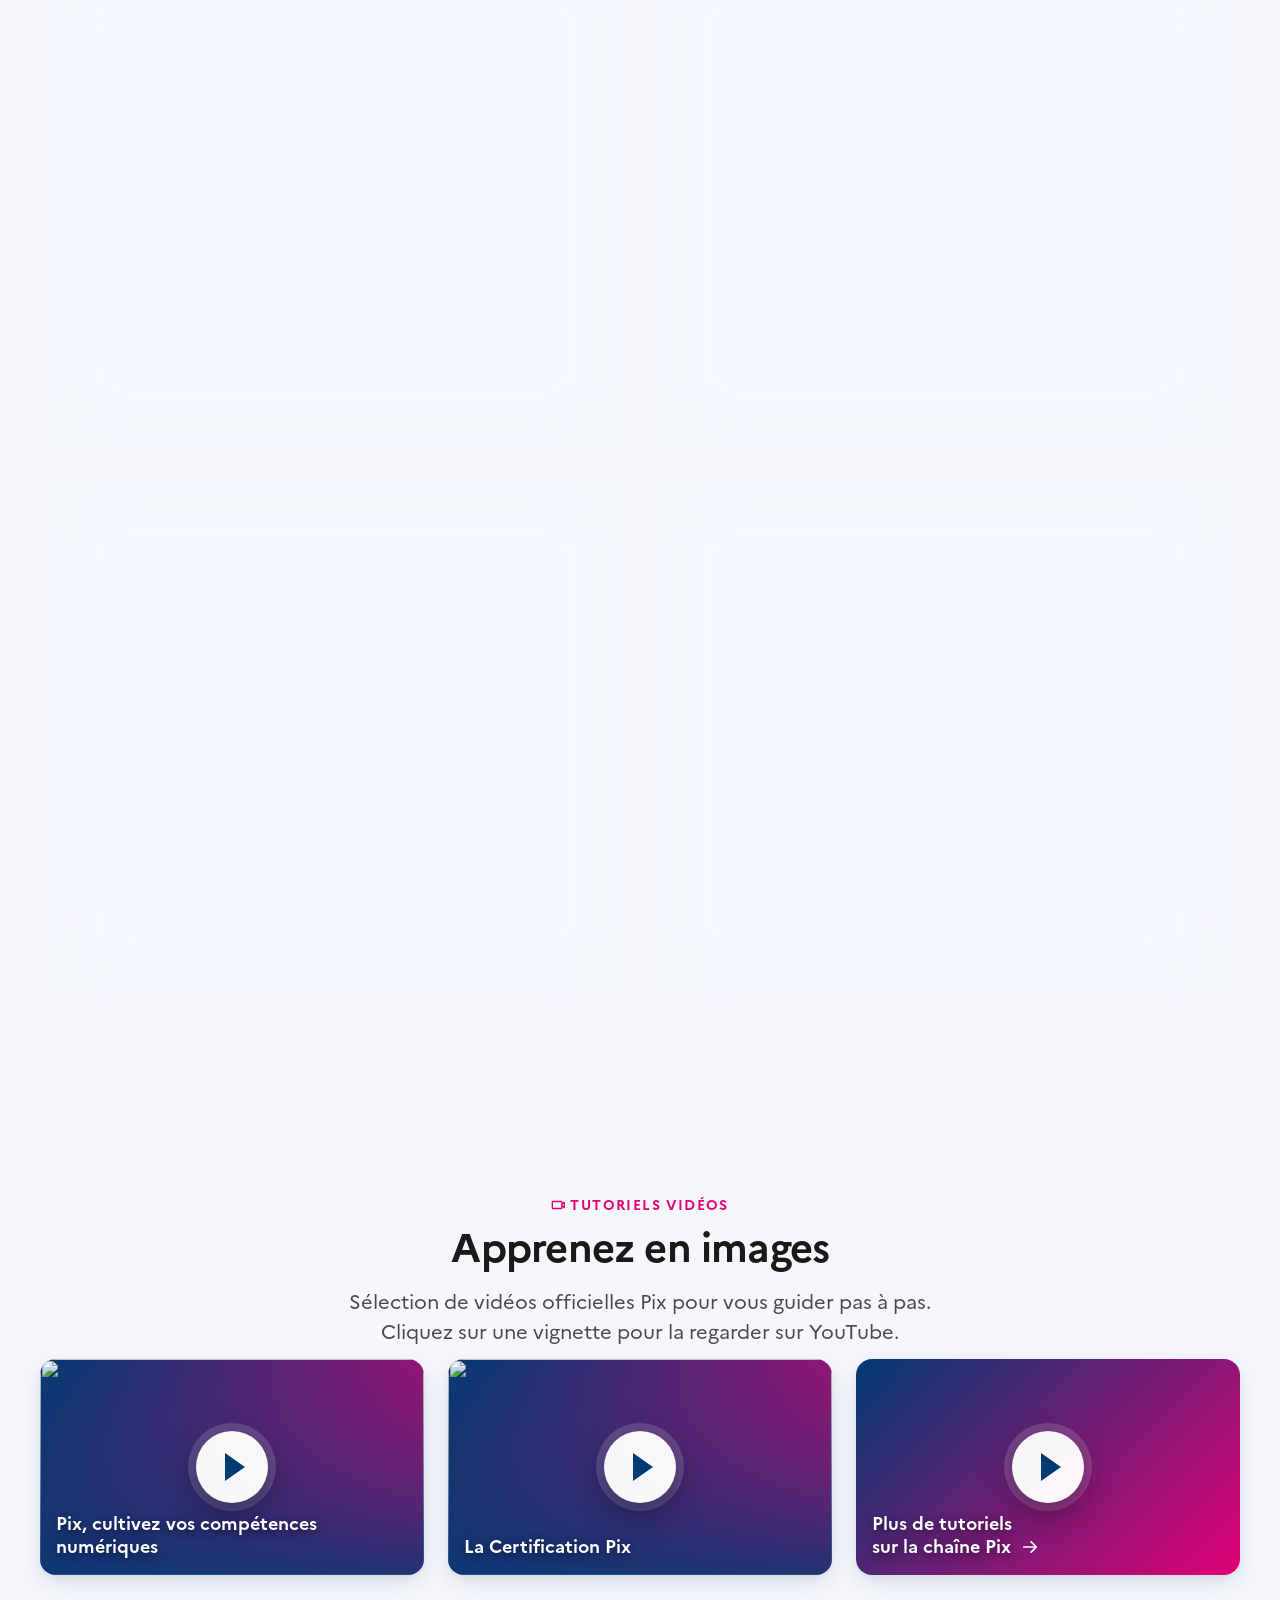
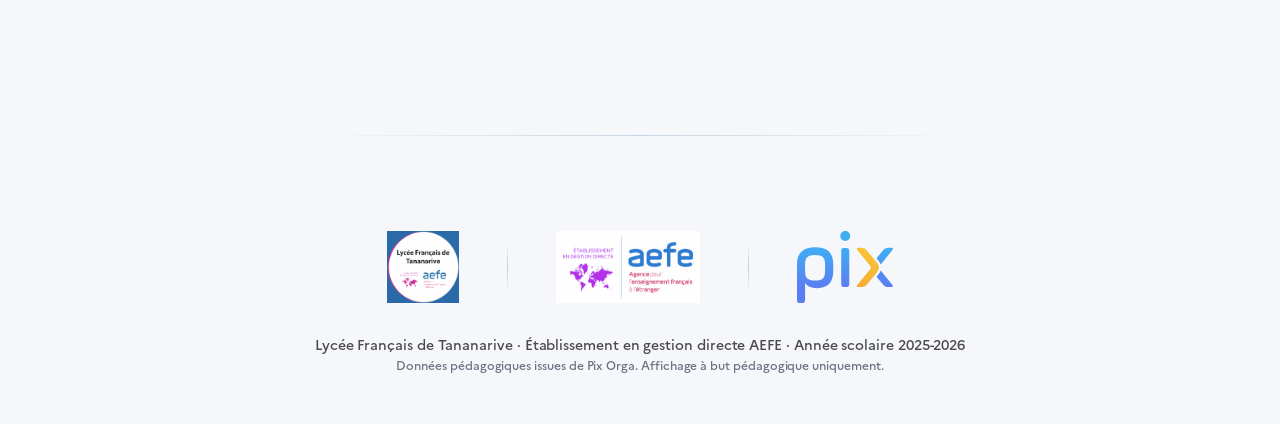
==== commit 7a98d7dc: "UI : bouton "Accès classe" en dropdown header (top-right) + suppression section bas de page Refonte " ====
--- a/index.html
+++ b/index.html
@@ -56,9 +56,82 @@
         <div class="site-header__subtitle">Tableau de bord pédagogique</div>
       </div>
     </a>
-    <div class="site-header__partners" aria-label="Partenaires institutionnels">
-      <img src="assets/logos/aefe.jpg" alt="AEFE" class="site-header__partner-logo" width="64" height="32" loading="lazy">
-      <img src="assets/logos/pix.svg" alt="Pix" class="site-header__partner-logo" width="42" height="32" loading="lazy">
+    <div class="site-header__right">
+      <div class="site-header__partners" aria-label="Partenaires institutionnels">
+        <img src="assets/logos/aefe.jpg" alt="AEFE" class="site-header__partner-logo" width="64" height="32" loading="lazy">
+        <img src="assets/logos/pix.svg" alt="Pix" class="site-header__partner-logo" width="42" height="32" loading="lazy">
+      </div>
+
+      <!-- ─── ACCÈS CLASSE (dropdown header) ──────────────────── -->
+      <div class="header-access" id="header-access">
+        <button type="button"
+                class="header-access__trigger"
+                id="header-access-trigger"
+                aria-expanded="false"
+                aria-controls="header-access-panel"
+                aria-haspopup="dialog">
+          <svg class="icon" aria-hidden="true"><use href="#ph-lock-key"/></svg>
+          <span class="header-access__trigger-label">Accès classe</span>
+          <svg class="header-access__chevron" aria-hidden="true" viewBox="0 0 16 16" width="14" height="14">
+            <path d="M3.5 6 8 10.5 12.5 6" stroke="currentColor" stroke-width="2"
+                  fill="none" stroke-linecap="round" stroke-linejoin="round"/>
+          </svg>
+        </button>
+
+        <div class="header-access__panel glass"
+             id="header-access-panel"
+             role="dialog"
+             aria-labelledby="header-access-title"
+             aria-modal="false">
+          <div class="header-access__arrow" aria-hidden="true"></div>
+
+          <header class="header-access__head">
+            <div class="header-access__icon">
+              <svg class="icon icon--lg" aria-hidden="true"><use href="#ph-lock-key"/></svg>
+            </div>
+            <div>
+              <h3 class="header-access__title" id="header-access-title">Accès à votre classe</h3>
+              <p class="header-access__desc">
+                Saisissez le mot-clé que votre professeur vous a transmis pour voir
+                les résultats détaillés de votre classe.
+              </p>
+            </div>
+          </header>
+
+          <form id="code-form" class="header-access__form" autocomplete="off" novalidate>
+            <label for="code-input" class="sr-only">Code classe</label>
+            <div class="code-input-wrap">
+              <input
+                type="password"
+                id="code-input"
+                class="code-input"
+                placeholder="Votre mot-clé"
+                autocapitalize="characters"
+                spellcheck="false"
+                autocomplete="off"
+                inputmode="text"
+                aria-describedby="code-error code-hint"
+                required>
+              <button type="button" class="code-input__toggle" id="code-input-toggle"
+                      aria-label="Afficher le code en clair" aria-pressed="false">
+                <svg class="icon" aria-hidden="true"><use href="#ph-eye"/></svg>
+              </button>
+            </div>
+            <button type="submit" class="btn btn--primary header-access__submit">
+              <span>Déverrouiller</span>
+              <svg class="icon" aria-hidden="true"><use href="#ph-arrow-right"/></svg>
+            </button>
+          </form>
+
+          <p class="header-access__hint" id="code-hint">
+            <svg class="icon" aria-hidden="true"><use href="#ph-info"/></svg>
+            Un seul mot, en référence au programme de Technologie. <br>
+            <span class="header-access__hint-sub">Exemple : <code>MICROSCOPE</code>, <code>ARDUINO</code>…</span>
+          </p>
+
+          <div class="header-access__error" id="code-error" role="alert" aria-live="polite"></div>
+        </div>
+      </div>
     </div>
   </header>
 
@@ -71,7 +144,8 @@
       <p class="hero__subtitle">
         Résultats, certifiabilité et progression de chaque élève,
         de la 6ème à la Terminale. Consultez les podiums par cycle, comprenez
-        votre niveau Pix et accédez à votre classe avec le code transmis par votre professeur.
+        votre niveau Pix et accédez à votre classe via le bouton
+        <strong>« Accès classe »</strong> en haut à droite.
       </p>
     </section>
 
@@ -426,45 +500,9 @@
     </section>
 
     <!-- ─── ACCÈS PAR CODE CLASSE ──────────────────────────── -->
-    <section class="container section reveal" aria-labelledby="access-title">
-      <header class="section-title">
-        <span class="section-title__eyebrow"><svg class="icon" aria-hidden="true"><use href="#ph-lock-key"/></svg> Accès classe</span>
-        <h2 class="section-title__heading" id="access-title">Consulter les résultats<br>de votre classe</h2>
-        <p class="section-title__sub">Saisissez le code unique de votre groupe (un mot, transmis par votre professeur) pour accéder aux résultats détaillés.</p>
-      </header>
-
-      <form class="code-form glass glass-bevel" id="code-form" autocomplete="off" novalidate>
-        <div class="code-form__lock" aria-hidden="true"><svg class="icon icon--xl" style="color: white;"><use href="#ph-lock-key"/></svg></div>
-        <h3 class="code-form__title">Entrez le code de votre classe</h3>
-        <p class="code-form__hint">Un seul mot, en référence au programme de Technologie.</p>
-
-        <div class="code-form__row">
-          <label for="code-input" class="sr-only">Code classe</label>
-          <div class="code-input-wrap">
-            <input
-              type="password"
-              id="code-input"
-              class="code-input"
-              placeholder="Mot clé"
-              autocapitalize="characters"
-              spellcheck="false"
-              autocomplete="off"
-              inputmode="text"
-              aria-describedby="code-error"
-              required>
-            <button type="button" class="code-input__toggle" id="code-input-toggle"
-                    aria-label="Afficher le code en clair" aria-pressed="false">
-              <svg class="icon" aria-hidden="true"><use href="#ph-eye"/></svg>
-            </button>
-          </div>
-          <button type="submit" class="btn btn--primary">Déverrouiller</button>
-        </div>
-
-        <div class="code-form__error" id="code-error" role="alert" aria-live="polite">
-          Code inconnu. Vérifiez auprès de votre professeur.
-        </div>
-      </form>
-    </section>
+    <!-- L'accès classe est désormais accessible en permanence dans le header
+         (bouton "Accès classe" en haut à droite, dropdown qui se déroule).
+         Cette section a été retirée pour éviter la duplication. -->
 
   </main>
 
--- a/css/components.css
+++ b/css/components.css
@@ -89,6 +89,12 @@
   text-transform: uppercase;
 }
 
+.site-header__right {
+  display: flex;
+  align-items: center;
+  gap: var(--space-5);
+}
+
 .site-header__partners {
   display: flex;
   align-items: center;
@@ -105,6 +111,244 @@
 @media (max-width: 640px) {
   .site-header__partners { display: none; }
   .site-header__title { font-size: var(--text-sm); }
+  .site-header__right { gap: var(--space-3); }
+}
+
+/* ─────────────────────────────────────────────────────────────
+ * Accès classe — dropdown header (inspiration Apple/Stripe)
+ * ─────────────────────────────────────────────────────────────
+ * Bouton "Accès classe" en haut à droite + panneau qui se déroule.
+ * - Glassmorphism, soft shadow, animation slide+fade
+ * - Largeur 400px desktop, full width mobile
+ * - Esc + click outside ferment le panneau
+ */
+.header-access {
+  position: relative;
+}
+
+.header-access__trigger {
+  display: inline-flex;
+  align-items: center;
+  gap: 8px;
+  padding: 9px 14px 9px 12px;
+  border: 1px solid rgba(61, 104, 255, 0.22);
+  border-radius: 999px;
+  background: linear-gradient(135deg, rgba(61, 104, 255, 0.10), rgba(225, 0, 117, 0.05));
+  color: var(--lft-blue);
+  font: 600 var(--text-sm)/1.2 inherit;
+  letter-spacing: -0.005em;
+  cursor: pointer;
+  white-space: nowrap;
+  transition:
+    background var(--duration-fast) var(--ease-smooth),
+    border-color var(--duration-fast) var(--ease-smooth),
+    transform var(--duration-fast) var(--ease-smooth),
+    box-shadow var(--duration-fast) var(--ease-smooth);
+}
+.header-access__trigger:hover {
+  background: linear-gradient(135deg, rgba(61, 104, 255, 0.18), rgba(225, 0, 117, 0.10));
+  border-color: rgba(61, 104, 255, 0.35);
+  transform: translateY(-1px);
+  box-shadow: 0 6px 18px -8px rgba(61, 104, 255, 0.4);
+}
+.header-access__trigger:focus-visible {
+  outline: none;
+  box-shadow: 0 0 0 3px rgba(61, 104, 255, 0.25);
+}
+.header-access__trigger .icon {
+  width: 18px;
+  height: 18px;
+  opacity: 0.9;
+}
+.header-access__trigger .header-access__chevron {
+  width: 12px;
+  height: 12px;
+  opacity: 0.6;
+  transition: transform var(--duration-fast) var(--ease-smooth);
+}
+.header-access[data-open="true"] .header-access__chevron {
+  transform: rotate(180deg);
+}
+
+@media (max-width: 640px) {
+  .header-access__trigger { padding: 8px 11px; }
+  .header-access__trigger-label { display: none; }
+}
+
+/* ── Panneau dropdown ─────────────────────────────────────────── */
+.header-access__panel {
+  position: absolute;
+  top: calc(100% + 10px);
+  right: 0;
+  width: min(420px, calc(100vw - 32px));
+  padding: var(--space-5);
+  border-radius: 20px;
+  background: rgba(255, 255, 255, 0.92);
+  backdrop-filter: blur(40px) saturate(1.6);
+  -webkit-backdrop-filter: blur(40px) saturate(1.6);
+  border: 1px solid rgba(255, 255, 255, 0.8);
+  box-shadow:
+    0 24px 60px -10px rgba(0, 30, 80, 0.18),
+    0 6px 20px -6px rgba(0, 30, 80, 0.10),
+    inset 0 1px 0 rgba(255, 255, 255, 0.95);
+  z-index: calc(var(--z-sticky) + 10);
+
+  /* Animation d'apparition */
+  opacity: 0;
+  transform: translateY(-6px) scale(0.98);
+  pointer-events: none;
+  transition:
+    opacity 240ms var(--ease-spring),
+    transform 240ms var(--ease-spring);
+}
+.header-access[data-open="true"] .header-access__panel {
+  opacity: 1;
+  transform: translateY(0) scale(1);
+  pointer-events: auto;
+}
+
+/* Petite flèche pointant vers le trigger */
+.header-access__arrow {
+  position: absolute;
+  top: -7px;
+  right: 28px;
+  width: 14px;
+  height: 14px;
+  background: rgba(255, 255, 255, 0.92);
+  border-top: 1px solid rgba(255, 255, 255, 0.8);
+  border-left: 1px solid rgba(255, 255, 255, 0.8);
+  transform: rotate(45deg);
+  border-top-left-radius: 3px;
+}
+
+/* En-tête du panneau */
+.header-access__head {
+  display: flex;
+  gap: 14px;
+  margin-bottom: var(--space-4);
+}
+.header-access__icon {
+  flex-shrink: 0;
+  width: 44px;
+  height: 44px;
+  display: grid;
+  place-items: center;
+  border-radius: 12px;
+  background: linear-gradient(135deg, var(--lft-blue), var(--pix-magenta));
+  color: white;
+  box-shadow: 0 8px 20px -8px rgba(61, 104, 255, 0.5);
+}
+.header-access__icon .icon {
+  width: 22px;
+  height: 22px;
+}
+.header-access__title {
+  font-size: var(--text-md);
+  font-weight: 700;
+  letter-spacing: -0.01em;
+  margin: 0 0 4px;
+  color: var(--text-primary);
+}
+.header-access__desc {
+  font-size: var(--text-xs);
+  color: var(--text-secondary);
+  line-height: 1.45;
+  margin: 0;
+}
+
+/* Formulaire */
+.header-access__form {
+  display: flex;
+  flex-direction: column;
+  gap: 10px;
+  margin-bottom: var(--space-3);
+}
+.header-access__form .code-input-wrap {
+  /* Réutilise le style existant, mais on s'assure de la pleine largeur */
+  width: 100%;
+}
+.header-access__submit {
+  width: 100%;
+  justify-content: center;
+  gap: 8px;
+  padding-block: 12px;
+  font-size: var(--text-sm);
+  font-weight: 700;
+  letter-spacing: 0.01em;
+}
+.header-access__submit .icon {
+  width: 16px;
+  height: 16px;
+  transition: transform var(--duration-fast) var(--ease-smooth);
+}
+.header-access__submit:hover .icon { transform: translateX(2px); }
+
+/* Hint */
+.header-access__hint {
+  display: flex;
+  gap: 8px;
+  align-items: flex-start;
+  font-size: var(--text-xs);
+  color: var(--text-secondary);
+  line-height: 1.5;
+  padding: 10px 12px;
+  border-radius: 10px;
+  background: rgba(61, 104, 255, 0.05);
+  border: 1px solid rgba(61, 104, 255, 0.10);
+  margin: 0;
+}
+.header-access__hint .icon {
+  width: 16px;
+  height: 16px;
+  flex-shrink: 0;
+  color: var(--lft-blue);
+  margin-top: 2px;
+}
+.header-access__hint code {
+  font-family: "SF Mono", "Menlo", monospace;
+  font-size: 0.9em;
+  padding: 1px 5px;
+  border-radius: 4px;
+  background: rgba(0, 59, 115, 0.07);
+  color: var(--lft-blue);
+  font-weight: 600;
+}
+.header-access__hint-sub {
+  display: inline-block;
+  margin-top: 3px;
+  opacity: 0.85;
+}
+
+/* Erreur */
+.header-access__error {
+  display: none;
+  margin-top: 10px;
+  padding: 10px 12px;
+  border-radius: 10px;
+  background: rgba(220, 38, 38, 0.08);
+  border: 1px solid rgba(220, 38, 38, 0.25);
+  color: #b91c1c;
+  font-size: var(--text-xs);
+  font-weight: 500;
+}
+.header-access__error.is-visible {
+  display: block;
+  animation: shake 0.4s var(--ease-spring);
+}
+
+@keyframes shake {
+  0%, 100% { transform: translateX(0); }
+  25% { transform: translateX(-4px); }
+  75% { transform: translateX(4px); }
+}
+
+@media (max-width: 640px) {
+  .header-access__panel {
+    right: -8px;
+    width: min(360px, calc(100vw - 16px));
+    padding: var(--space-4);
+  }
+  .header-access__arrow { right: 20px; }
 }
 
 /* ─────────────────────────────────────────────────────────────
